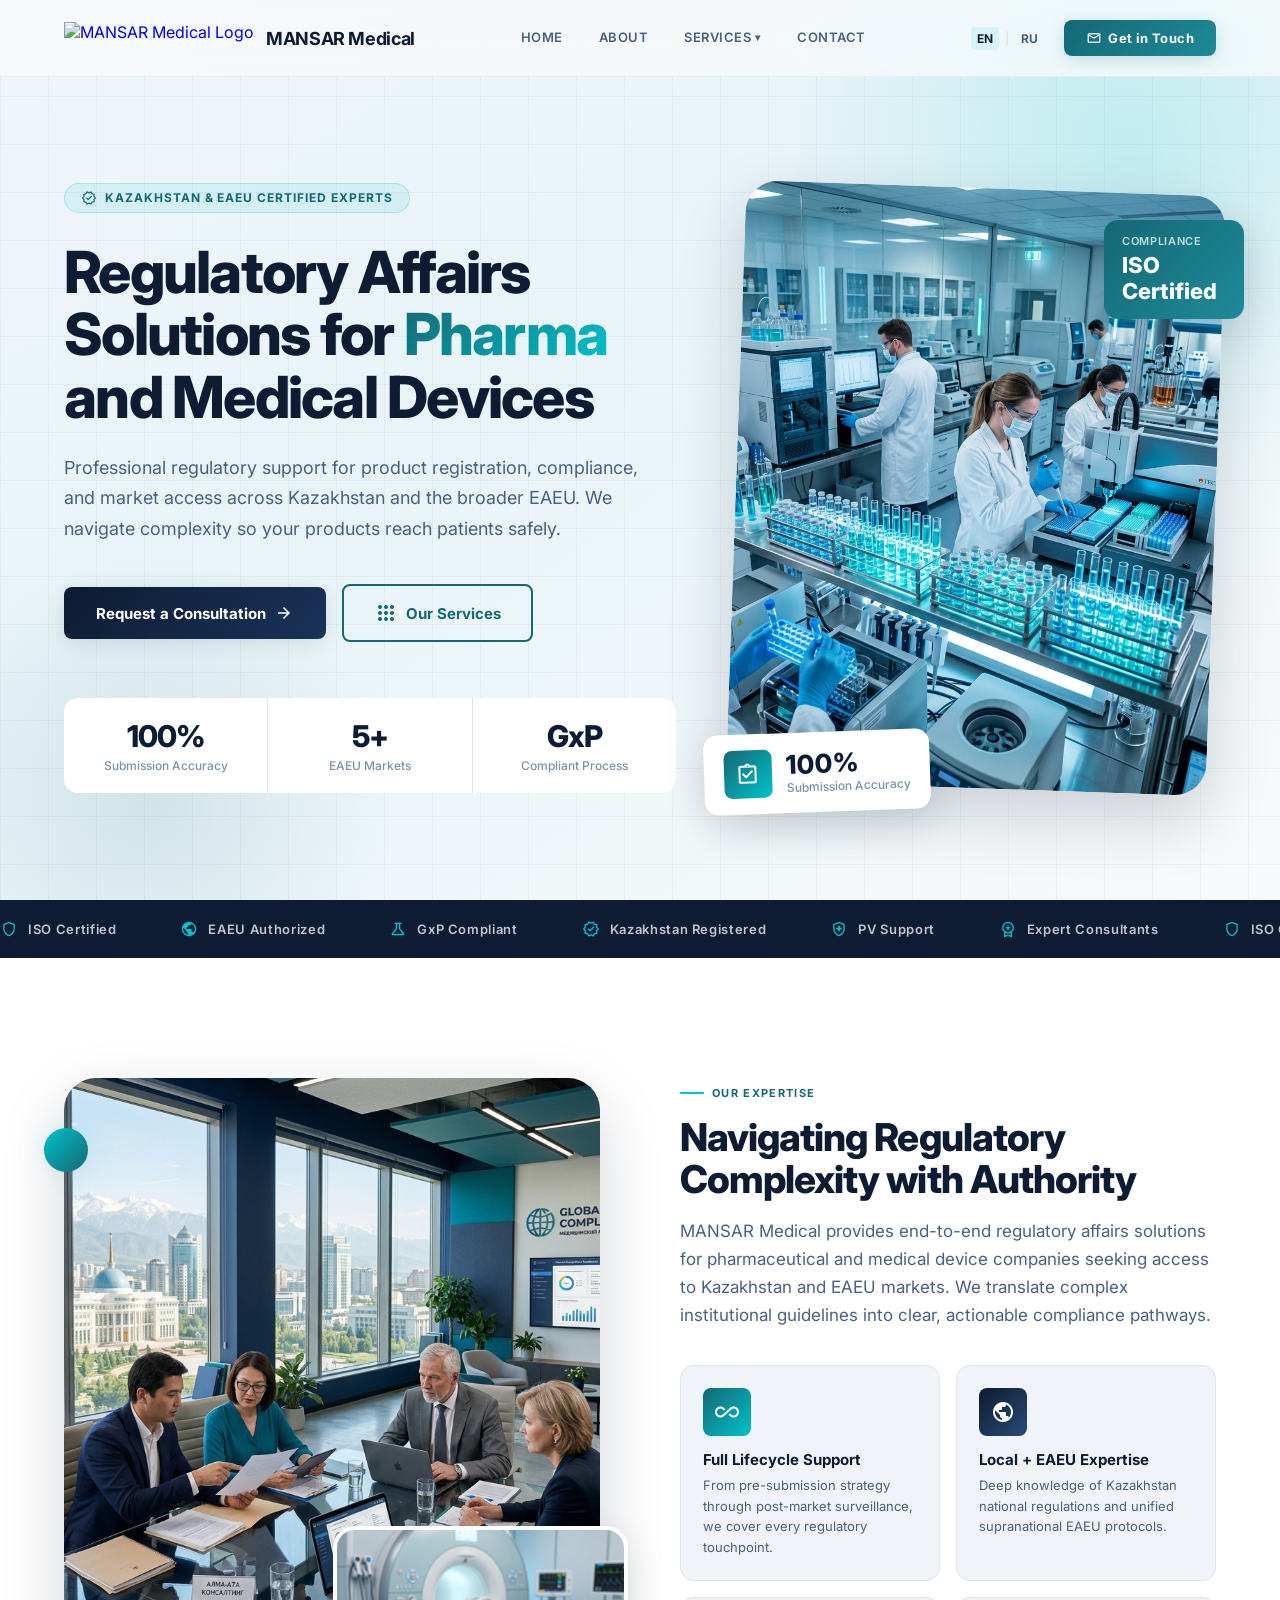
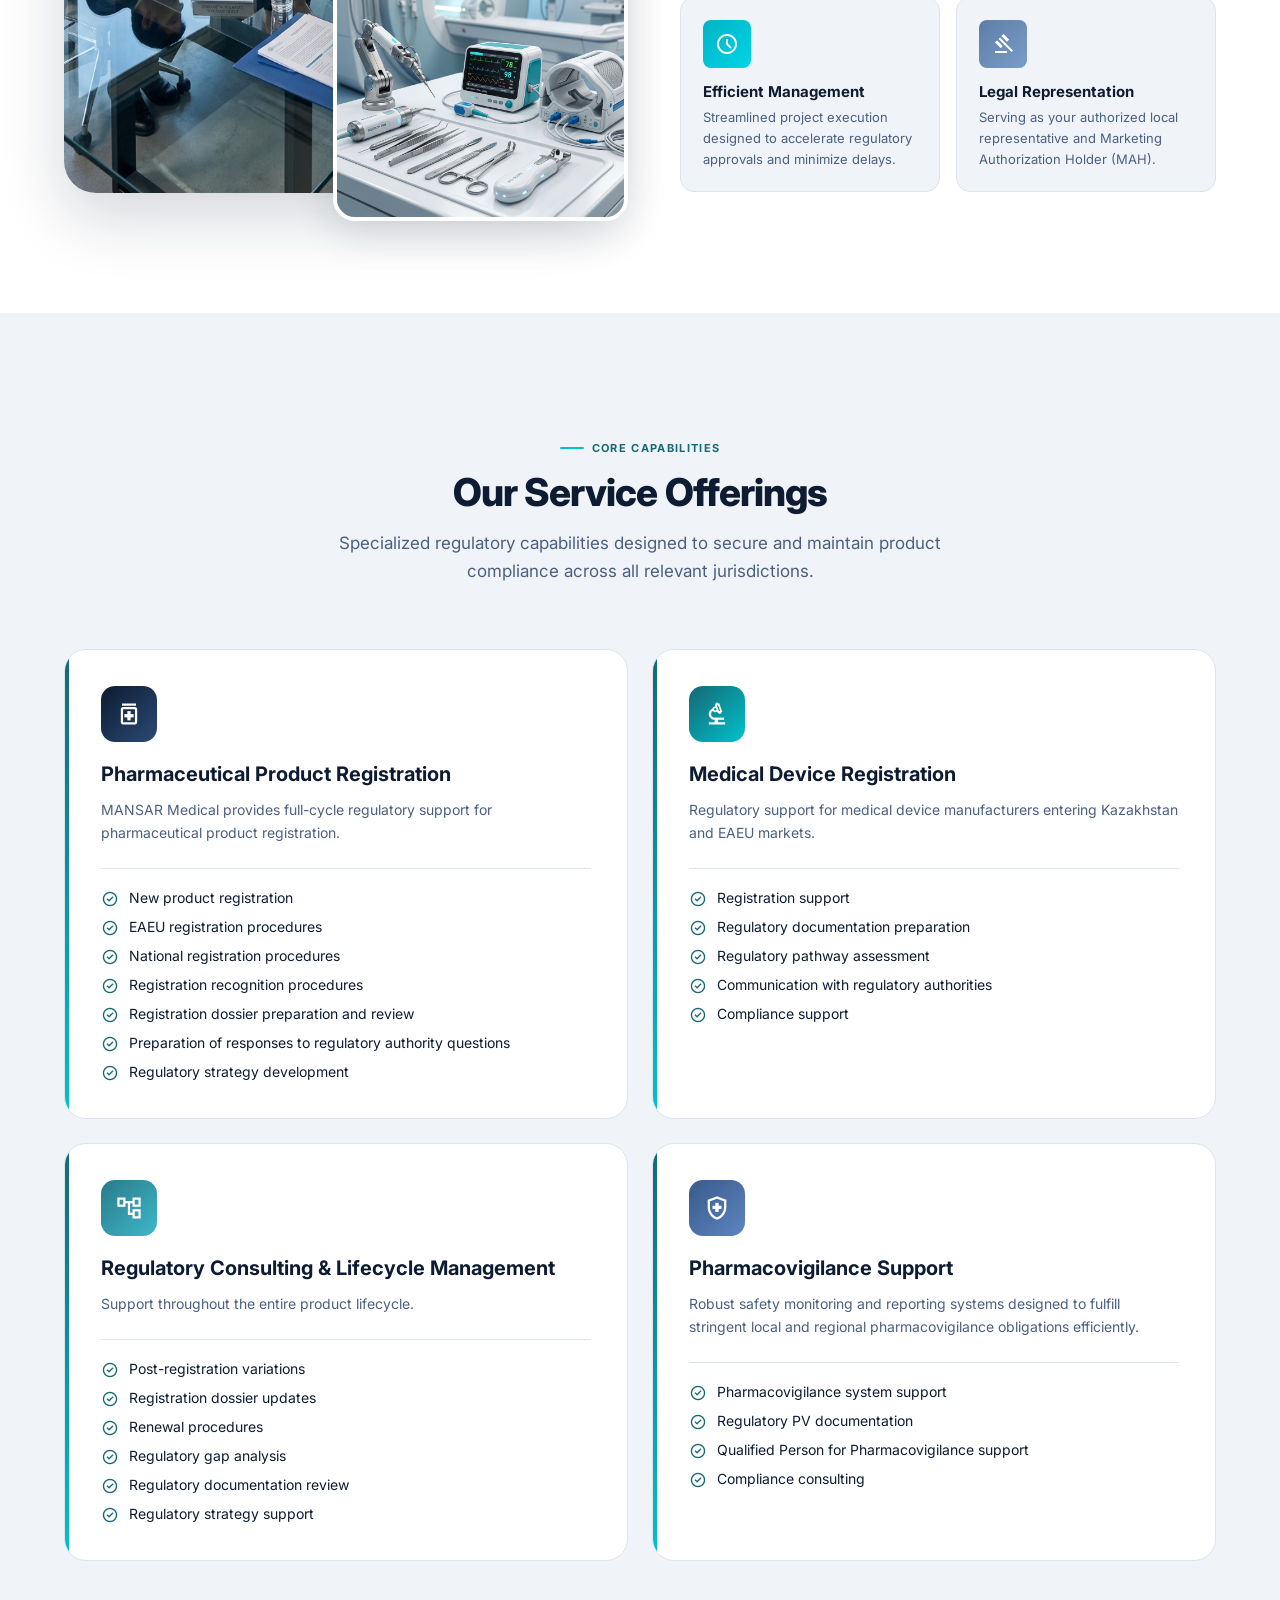
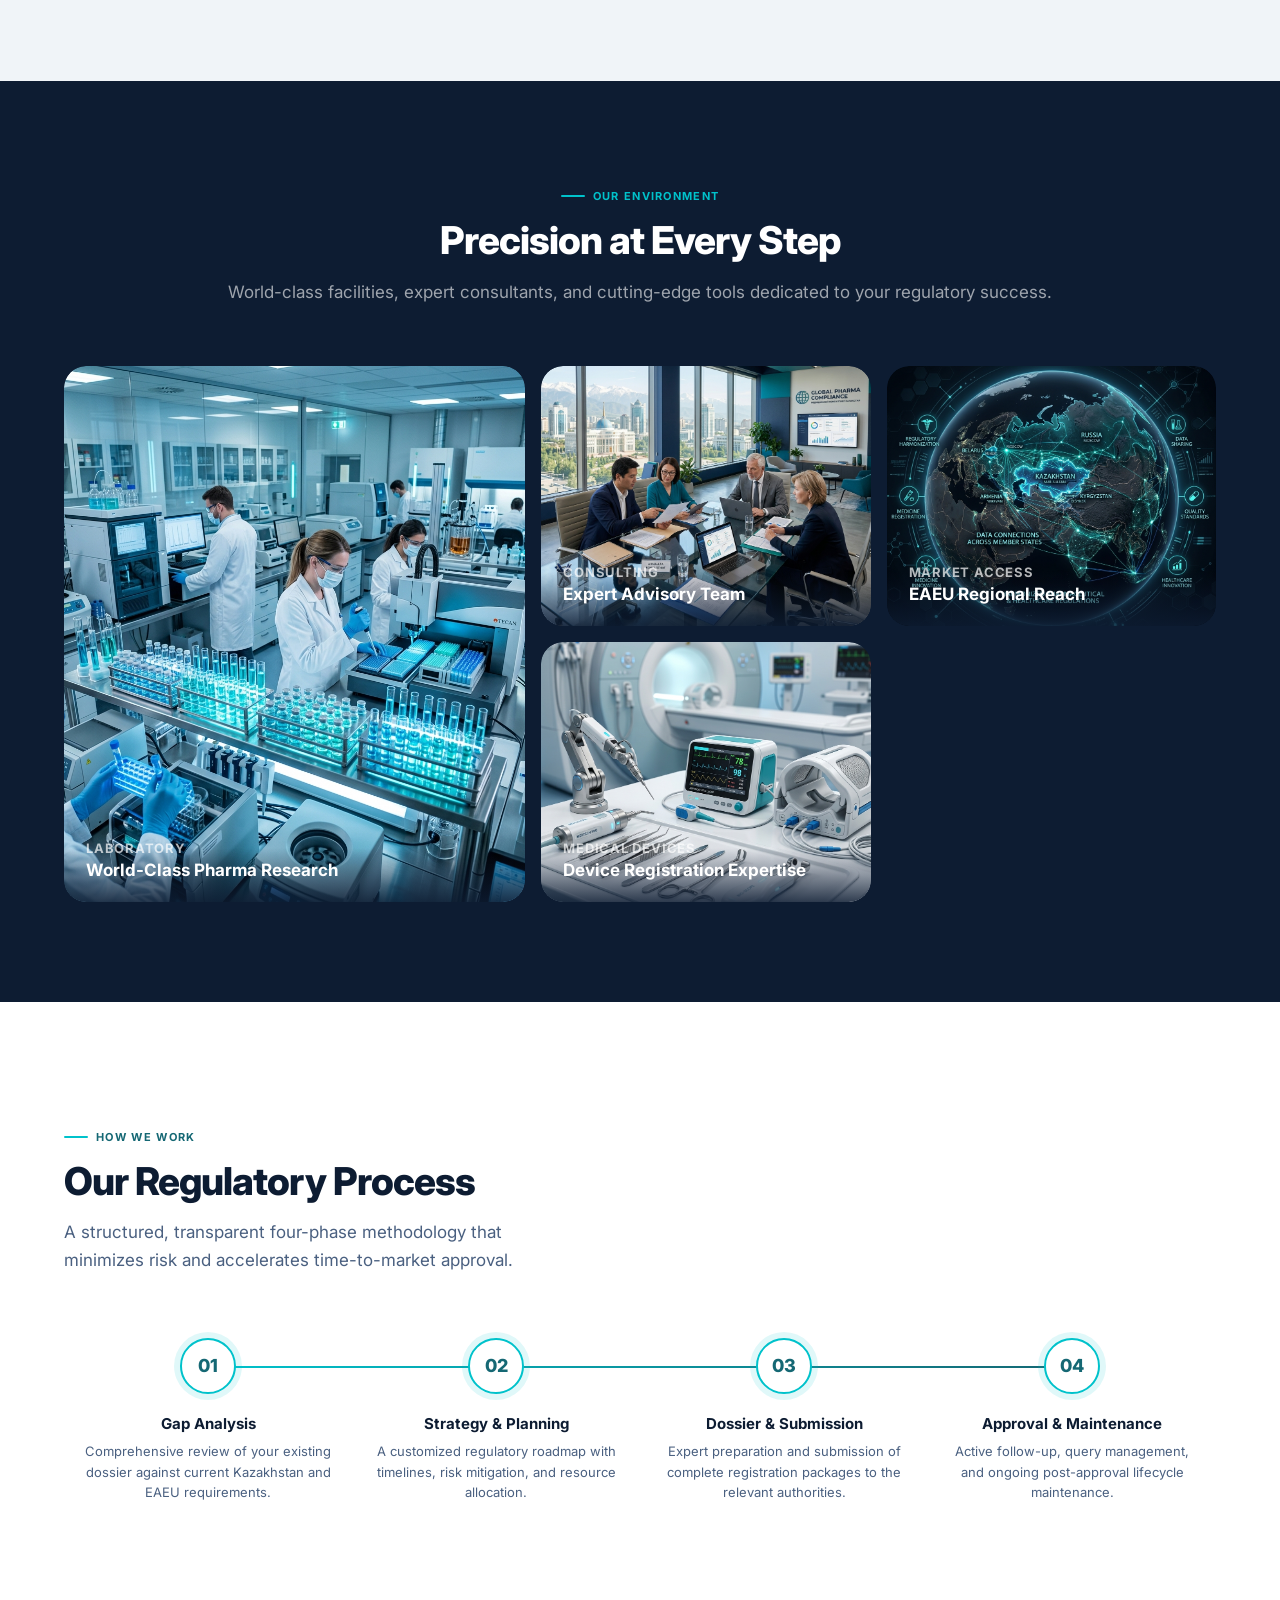
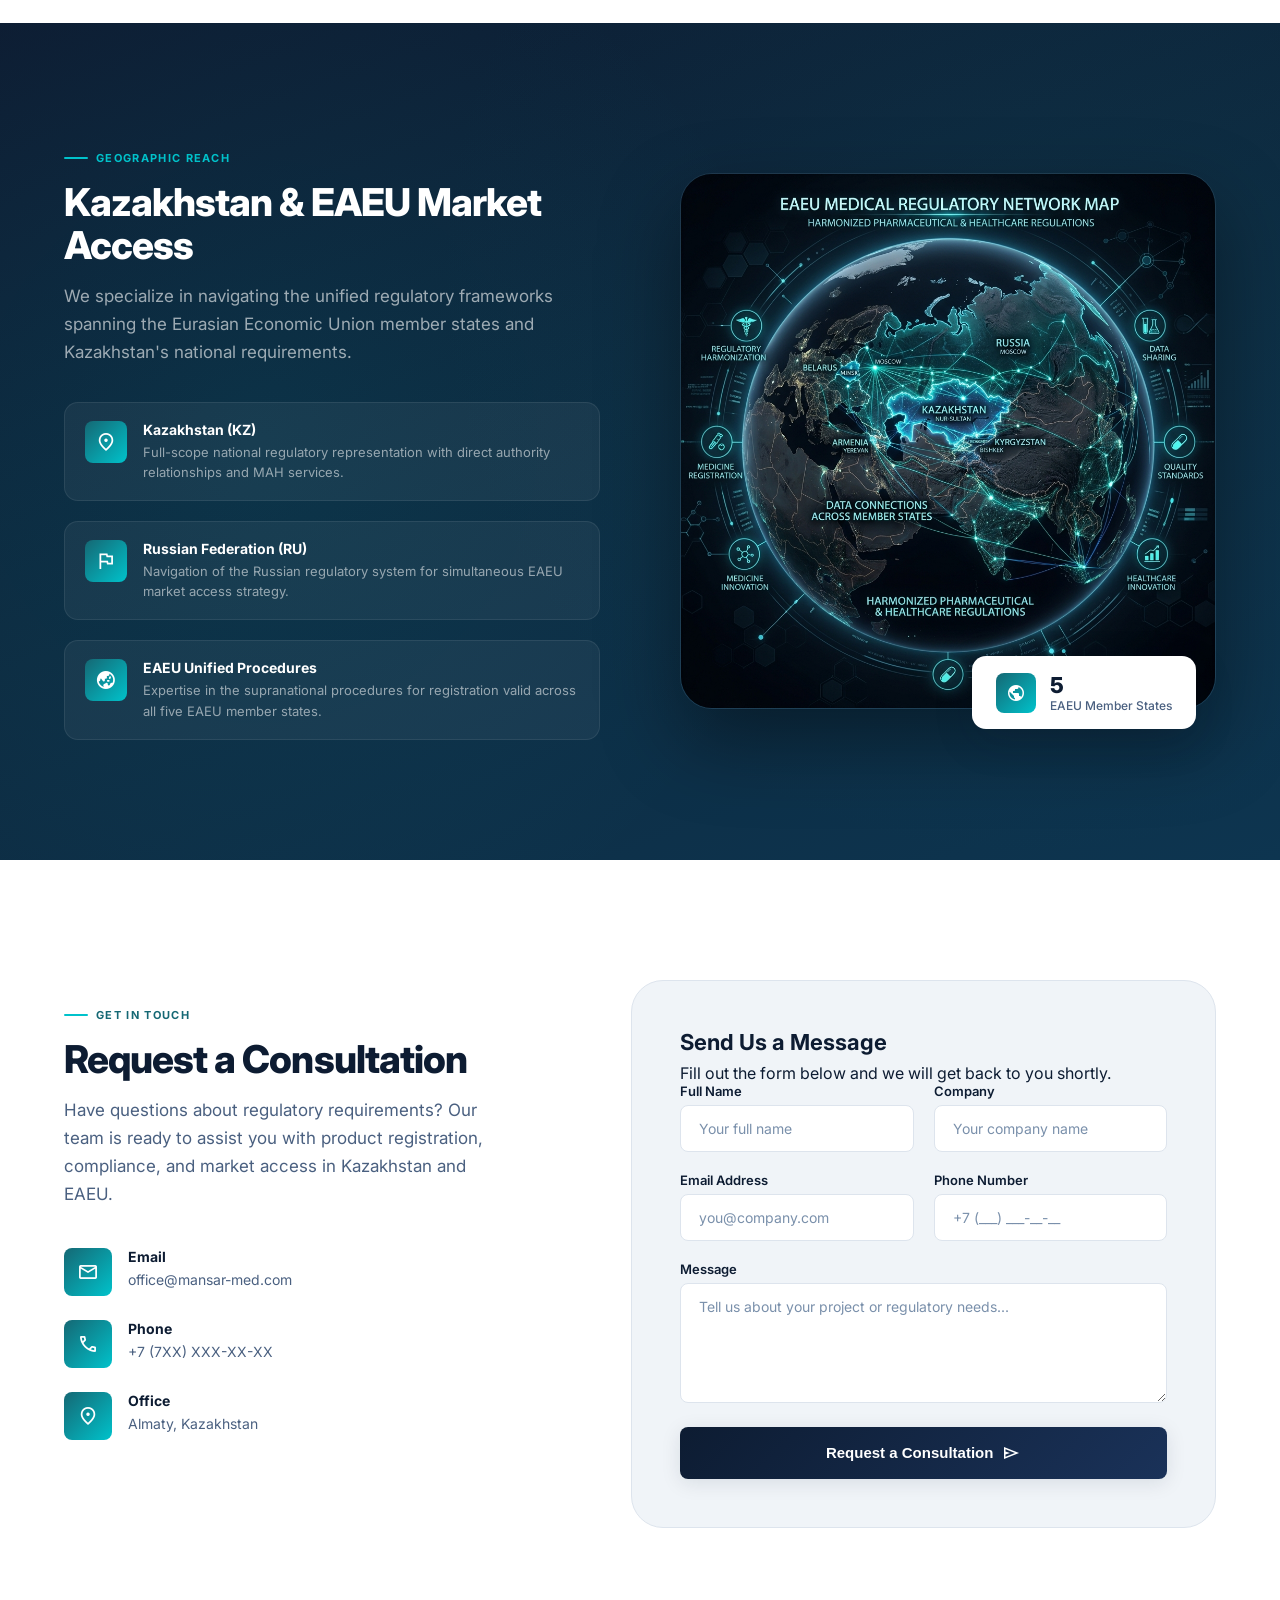
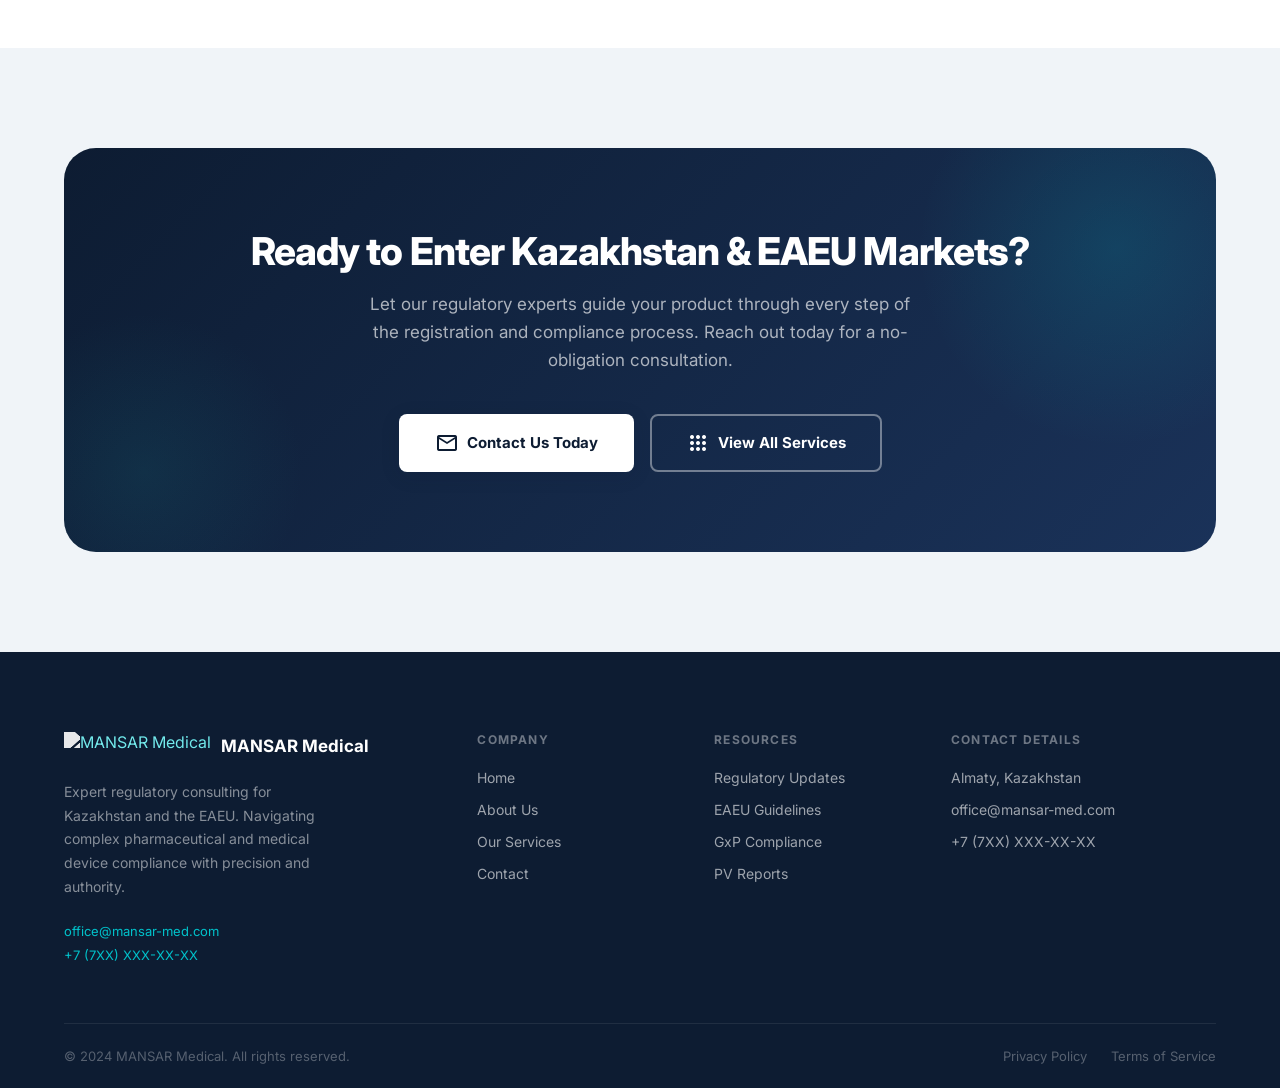
==== index.html @ d67fb343 "Initialize project structure with core assets, styling, and navigation logic" ====
<!DOCTYPE html>
<html lang="en">

<head>
  <meta charset="utf-8">
  <meta name="viewport" content="width=device-width, initial-scale=1.0">

  <!-- SEO -->
  <title>MANSAR Medical | Regulatory Affairs &amp; Market Access</title>
  <meta name="description"
    content="MANSAR Medical provides regulatory affairs, product registration, compliance, and market access support for pharmaceutical and medical device companies in Kazakhstan and EAEU markets.">
  <link rel="canonical" href="https://mansar-med.com/">

  <!-- Open Graph -->
  <meta property="og:type" content="website">
  <meta property="og:title" content="MANSAR Medical | Regulatory Affairs &amp; Market Access">
  <meta property="og:description"
    content="MANSAR Medical provides regulatory affairs, product registration, compliance, and market access support for pharmaceutical and medical device companies in Kazakhstan and EAEU markets.">
  <meta property="og:url" content="https://mansar-med.com/">
  <meta property="og:site_name" content="MANSAR Medical">
  <meta property="og:locale" content="en_US">
  <meta property="og:locale:alternate" content="ru_RU">

  <!-- Fonts -->
  <link
    href="https://fonts.googleapis.com/css2?family=Inter:ital,wght@0,300;0,400;0,500;0,600;0,700;0,800;0,900;1,400&display=swap"
    rel="stylesheet">
  <link href="https://fonts.googleapis.com/css2?family=Material+Symbols+Outlined:wght,FILL@100..700,0..1&display=swap"
    rel="stylesheet">

  <!-- Stylesheets -->
  <link rel="stylesheet" href="assets/css/style.css">
  <link rel="stylesheet" href="assets/css/components.css">
  <link rel="stylesheet" href="assets/css/responsive.css">
</head>

<body>

  <!-- ═══ HEADER ══════════════════════════════════════════════ -->
  <header id="site-header" role="banner">
    <div class="header-inner">
      <a class="logo-group" href="#" aria-label="MANSAR Medical — Home">
        <img alt="MANSAR Medical Logo"
          src="https://lh3.googleusercontent.com/aida-public/[base64]">
        <span class="logo-name">MANSAR Medical</span>
      </a>

      <nav role="navigation" aria-label="Main navigation">
        <a href="#" data-i18n="navigation.home">Home</a>
        <a href="#about" data-i18n="navigation.about">About</a>
        <div class="nav-dropdown">
          <a href="#services">
            <span data-i18n="navigation.services">Services</span>
            <span class="dropdown-icon" aria-hidden="true">▾</span>
          </a>
          <div class="dropdown-menu" role="menu">
            <a href="#services" data-i18n="services.pharmaceutical.title">Pharmaceutical Product Registration</a>
            <a href="#services" data-i18n="services.medicalDevice.title">Medical Device Registration</a>
            <a href="#services" data-i18n="services.regulatory.title">Regulatory Consulting &amp; Lifecycle</a>
            <a href="#services" data-i18n="services.pharmacovigilance.title">Pharmacovigilance Support</a>
          </div>
        </div>
        <a href="#contact" data-i18n="navigation.contact">Contact</a>
      </nav>

      <div class="header-actions">
        <div class="lang-switcher" role="group" aria-label="Language switcher">
          <button class="lang-btn active" data-lang="en" aria-label="Switch to English">EN</button>
          <span class="lang-divider" aria-hidden="true">|</span>
          <button class="lang-btn" data-lang="ru" aria-label="Переключить на русский">RU</button>
        </div>
        <a href="#contact" class="btn-cta-sm">
          <span class="material-symbols-outlined" style="font-size:16px">mail</span>
          <span data-i18n="navigation.getInTouch">Get in Touch</span>
        </a>

        <!-- Mobile menu toggle -->
        <button id="mobile-menu-toggle" class="mobile-menu-toggle" aria-label="Open menu" aria-expanded="false"
          aria-controls="mobile-nav">
          <span></span>
          <span></span>
          <span></span>
        </button>
      </div>
    </div>
  </header>

  <!-- Mobile menu overlay -->
  <div id="mobile-menu-overlay" class="mobile-menu-overlay" aria-hidden="true"></div>

  <!-- Mobile navigation panel -->
  <div id="mobile-nav" class="mobile-nav" role="navigation" aria-label="Mobile navigation">
    <a href="#" data-i18n="navigation.home">Home</a>
    <a href="#about" data-i18n="navigation.about">About</a>
    <div class="mobile-dropdown">
      <div class="mobile-dropdown-header">
        <a href="#services" data-i18n="navigation.services">Services</a>
        <button class="mobile-dropdown-btn" aria-label="Toggle Services menu">▾</button>
      </div>
      <div class="mobile-dropdown-menu">
        <a href="#services" data-i18n="services.pharmaceutical.title">Pharmaceutical Product Registration</a>
        <a href="#services" data-i18n="services.medicalDevice.title">Medical Device Registration</a>
        <a href="#services" data-i18n="services.regulatory.title">Regulatory Consulting &amp; Lifecycle</a>
        <a href="#services" data-i18n="services.pharmacovigilance.title">Pharmacovigilance Support</a>
      </div>
    </div>
    <a href="#contact" data-i18n="navigation.contact">Contact</a>
    <div class="mobile-lang-switcher" role="group" aria-label="Language switcher">
      <button class="lang-btn active" data-lang="en" aria-label="English">EN</button>
      <button class="lang-btn" data-lang="ru" aria-label="Русский">RU</button>
    </div>
    <a href="#contact" class="mobile-cta">
      <span class="material-symbols-outlined" style="font-size:16px">mail</span>
      <span data-i18n="navigation.getInTouch">Get in Touch</span>
    </a>
  </div>

  <!-- ═══ HERO ═════════════════════════════════════════════════ -->
  <section id="hero" aria-label="Hero">
    <div class="hero-blob-1" aria-hidden="true"></div>
    <div class="hero-blob-2" aria-hidden="true"></div>
    <div class="hero-grid-bg" aria-hidden="true"></div>
    <div class="hero-inner">
      <div class="hero-left">
        <div class="hero-badge fade-up">
          <span class="material-symbols-outlined">verified</span>
          <span data-i18n="hero.badge">Kazakhstan &amp; EAEU Certified Experts</span>
        </div>
        <h1 class="fade-up fade-up-delay-1" data-i18n-html="hero.title">
          Regulatory Affairs<br>Solutions for <em>Pharma</em><br>and Medical Devices
        </h1>
        <p class="hero-desc fade-up fade-up-delay-2" data-i18n="hero.subtitle">
          Professional regulatory support for product registration, compliance, and market access across Kazakhstan and
          the broader EAEU. We navigate complexity so your products reach patients safely.
        </p>
        <div class="hero-actions fade-up fade-up-delay-3">
          <a href="#contact" class="btn-primary">
            <span data-i18n="hero.cta">Request a Consultation</span>
            <span class="material-symbols-outlined">arrow_forward</span>
          </a>
          <a href="#services" class="btn-secondary">
            <span class="material-symbols-outlined">apps</span>
            <span data-i18n="hero.ctaSecondary">Our Services</span>
          </a>
        </div>
        <div class="hero-stats fade-up fade-up-delay-4">
          <div class="hero-stat">
            <div class="stat-num" data-i18n="hero.stat1Num">100%</div>
            <div class="stat-label" data-i18n="hero.stat1Label">Submission Accuracy</div>
          </div>
          <div class="hero-stat">
            <div class="stat-num" data-i18n="hero.stat2Num">5+</div>
            <div class="stat-label" data-i18n="hero.stat2Label">EAEU Markets</div>
          </div>
          <div class="hero-stat">
            <div class="stat-num" data-i18n="hero.stat3Num">GxP</div>
            <div class="stat-label" data-i18n="hero.stat3Label">Compliant Process</div>
          </div>
        </div>
      </div>
      <div class="hero-visual fade-up fade-up-delay-2">
        <img class="hero-img-main" src="assets/images/pharma_lab_1786102748882.png"
          alt="Premium pharmaceutical laboratory environment with advanced equipment" loading="eager">
        <div class="hero-float-card" aria-hidden="true">
          <div class="hero-float-icon">
            <span class="material-symbols-outlined">assignment_turned_in</span>
          </div>
          <div>
            <div class="hero-float-num" data-i18n="hero.floatNum">100%</div>
            <div class="hero-float-label" data-i18n="hero.floatLabel">Submission Accuracy</div>
          </div>
        </div>
        <div class="hero-float-card2" aria-hidden="true">
          <div class="fc2-label" data-i18n="hero.floatCompliance">Compliance</div>
          <div class="fc2-val" data-i18n-html="hero.floatCertified">ISO<br>Certified</div>
        </div>
      </div>
    </div>
  </section>

  <!-- ═══ TRUST BAR ════════════════════════════════════════════ -->
  <div id="trust-bar" aria-label="Trust indicators">
    <div class="trust-track">
      <div class="trust-item"><span class="material-symbols-outlined">shield</span> <span
          data-i18n="trustBar.item1">ISO Certified</span></div>
      <div class="trust-item"><span class="material-symbols-outlined">public</span> <span
          data-i18n="trustBar.item2">EAEU Authorized</span></div>
      <div class="trust-item"><span class="material-symbols-outlined">science</span> <span
          data-i18n="trustBar.item3">GxP Compliant</span></div>
      <div class="trust-item"><span class="material-symbols-outlined">verified</span> <span
          data-i18n="trustBar.item4">Kazakhstan Registered</span></div>
      <div class="trust-item"><span class="material-symbols-outlined">health_and_safety</span> <span
          data-i18n="trustBar.item5">PV Support</span></div>
      <div class="trust-item"><span class="material-symbols-outlined">workspace_premium</span> <span
          data-i18n="trustBar.item6">Expert Consultants</span></div>
      <!-- Duplicate for seamless marquee -->
      <div class="trust-item"><span class="material-symbols-outlined">shield</span> <span
          data-i18n="trustBar.item1">ISO Certified</span></div>
      <div class="trust-item"><span class="material-symbols-outlined">public</span> <span
          data-i18n="trustBar.item2">EAEU Authorized</span></div>
      <div class="trust-item"><span class="material-symbols-outlined">science</span> <span
          data-i18n="trustBar.item3">GxP Compliant</span></div>
      <div class="trust-item"><span class="material-symbols-outlined">verified</span> <span
          data-i18n="trustBar.item4">Kazakhstan Registered</span></div>
      <div class="trust-item"><span class="material-symbols-outlined">health_and_safety</span> <span
          data-i18n="trustBar.item5">PV Support</span></div>
      <div class="trust-item"><span class="material-symbols-outlined">workspace_premium</span> <span
          data-i18n="trustBar.item6">Expert Consultants</span></div>
    </div>
  </div>

  <!-- ═══ ABOUT / EXPERTISE ════════════════════════════════════ -->
  <section id="about" aria-labelledby="about-title">
    <div class="container">
      <div class="about-grid">
        <div class="about-img-stack fade-up">
          <img class="about-img-main" src="assets/images/compliance_office_1786102760552.png"
            alt="Professional regulatory compliance team reviewing pharmaceutical documents" loading="lazy">
          <img class="about-img-inset" src="assets/images/medical_device_1786102782858.png"
            alt="Advanced medical devices on clinical surface" loading="lazy">
          <div class="about-accent-dot" aria-hidden="true"></div>
        </div>
        <div class="about-content">
          <div class="section-label fade-up" data-i18n="about.label">Our Expertise</div>
          <h2 id="about-title" class="section-title fade-up fade-up-delay-1" data-i18n="about.title">Navigating
            Regulatory Complexity with Authority</h2>
          <p class="section-subtitle fade-up fade-up-delay-2" data-i18n="about.subtitle">
            MANSAR Medical provides end-to-end regulatory affairs solutions for pharmaceutical and medical device
            companies seeking access to Kazakhstan and EAEU markets. We translate complex institutional guidelines into
            clear, actionable compliance pathways.
          </p>
          <div class="expertise-cards">
            <div class="expertise-card fade-up fade-up-delay-1">
              <div class="expertise-icon teal"><span class="material-symbols-outlined">all_inclusive</span></div>
              <h3 data-i18n="about.card1Title">Full Lifecycle Support</h3>
              <p data-i18n="about.card1Desc">From pre-submission strategy through post-market surveillance, we cover
                every regulatory touchpoint.</p>
            </div>
            <div class="expertise-card fade-up fade-up-delay-2">
              <div class="expertise-icon navy"><span class="material-symbols-outlined">public</span></div>
              <h3 data-i18n="about.card2Title">Local + EAEU Expertise</h3>
              <p data-i18n="about.card2Desc">Deep knowledge of Kazakhstan national regulations and unified
                supranational EAEU protocols.</p>
            </div>
            <div class="expertise-card fade-up fade-up-delay-3">
              <div class="expertise-icon cyan"><span class="material-symbols-outlined">schedule</span></div>
              <h3 data-i18n="about.card3Title">Efficient Management</h3>
              <p data-i18n="about.card3Desc">Streamlined project execution designed to accelerate regulatory approvals
                and minimize delays.</p>
            </div>
            <div class="expertise-card fade-up fade-up-delay-4">
              <div class="expertise-icon slate"><span class="material-symbols-outlined">gavel</span></div>
              <h3 data-i18n="about.card4Title">Legal Representation</h3>
              <p data-i18n="about.card4Desc">Serving as your authorized local representative and Marketing
                Authorization Holder (MAH).</p>
            </div>
          </div>
        </div>
      </div>
    </div>
  </section>

  <!-- ═══ SERVICES ═════════════════════════════════════════════ -->
  <section id="services" aria-labelledby="services-title">
    <div class="container">
      <div class="services-header fade-up">
        <div class="section-label" data-i18n="services.label">Core Capabilities</div>
        <h2 id="services-title" class="section-title" data-i18n="services.title">Our Service Offerings</h2>
        <p class="section-subtitle" data-i18n="services.subtitle">Specialized regulatory capabilities designed to
          secure and maintain product compliance across all relevant jurisdictions.</p>
      </div>
      <div class="services-grid">
        <!-- Service Card 1: Pharmaceutical -->
        <div class="service-card svc-1 fade-up fade-up-delay-1">
          <div class="service-card-icon"><span class="material-symbols-outlined">medication</span></div>
          <h3 data-i18n="services.pharmaceutical.title">Pharmaceutical Product Registration</h3>
          <p class="desc" data-i18n="services.pharmaceutical.description">MANSAR Medical provides full-cycle regulatory
            support for pharmaceutical product registration.</p>
          <ul class="service-features" data-service="pharmaceutical">
            <li><span class="material-symbols-outlined">check_circle</span> New product registration</li>
            <li><span class="material-symbols-outlined">check_circle</span> EAEU registration procedures</li>
            <li><span class="material-symbols-outlined">check_circle</span> National registration procedures</li>
            <li><span class="material-symbols-outlined">check_circle</span> Registration recognition procedures</li>
            <li><span class="material-symbols-outlined">check_circle</span> Registration dossier preparation and review
            </li>
            <li><span class="material-symbols-outlined">check_circle</span> Preparation of responses to regulatory
              authority questions</li>
            <li><span class="material-symbols-outlined">check_circle</span> Regulatory strategy development</li>
          </ul>
        </div>
        <!-- Service Card 2: Medical Device -->
        <div class="service-card svc-2 fade-up fade-up-delay-2">
          <div class="service-card-icon"><span class="material-symbols-outlined">biotech</span></div>
          <h3 data-i18n="services.medicalDevice.title">Medical Device Registration</h3>
          <p class="desc" data-i18n="services.medicalDevice.description">Regulatory support for medical device
            manufacturers entering Kazakhstan and EAEU markets.</p>
          <ul class="service-features" data-service="medicalDevice">
            <li><span class="material-symbols-outlined">check_circle</span> Registration support</li>
            <li><span class="material-symbols-outlined">check_circle</span> Regulatory documentation preparation</li>
            <li><span class="material-symbols-outlined">check_circle</span> Regulatory pathway assessment</li>
            <li><span class="material-symbols-outlined">check_circle</span> Communication with regulatory authorities
            </li>
            <li><span class="material-symbols-outlined">check_circle</span> Compliance support</li>
          </ul>
        </div>
        <!-- Service Card 3: Regulatory Consulting -->
        <div class="service-card svc-3 fade-up fade-up-delay-3">
          <div class="service-card-icon"><span class="material-symbols-outlined">account_tree</span></div>
          <h3 data-i18n="services.regulatory.title">Regulatory Consulting &amp; Lifecycle Management</h3>
          <p class="desc" data-i18n="services.regulatory.description">Support throughout the entire product lifecycle.
          </p>
          <ul class="service-features" data-service="regulatory">
            <li><span class="material-symbols-outlined">check_circle</span> Post-registration variations</li>
            <li><span class="material-symbols-outlined">check_circle</span> Registration dossier updates</li>
            <li><span class="material-symbols-outlined">check_circle</span> Renewal procedures</li>
            <li><span class="material-symbols-outlined">check_circle</span> Regulatory gap analysis</li>
            <li><span class="material-symbols-outlined">check_circle</span> Regulatory documentation review</li>
            <li><span class="material-symbols-outlined">check_circle</span> Regulatory strategy support</li>
          </ul>
        </div>
        <!-- Service Card 4: Pharmacovigilance -->
        <div class="service-card svc-4 fade-up fade-up-delay-4">
          <div class="service-card-icon"><span class="material-symbols-outlined">health_and_safety</span></div>
          <h3 data-i18n="services.pharmacovigilance.title">Pharmacovigilance Support</h3>
          <p class="desc" data-i18n="services.pharmacovigilance.description">Robust safety monitoring and reporting
            systems designed to fulfill stringent local and regional pharmacovigilance obligations efficiently.</p>
          <ul class="service-features" data-service="pharmacovigilance">
            <li><span class="material-symbols-outlined">check_circle</span> Pharmacovigilance system support</li>
            <li><span class="material-symbols-outlined">check_circle</span> Regulatory PV documentation</li>
            <li><span class="material-symbols-outlined">check_circle</span> Qualified Person for Pharmacovigilance
              support</li>
            <li><span class="material-symbols-outlined">check_circle</span> Compliance consulting</li>
          </ul>
        </div>
      </div>
    </div>
  </section>

  <!-- ═══ VISUAL SHOWCASE ══════════════════════════════════════ -->
  <section id="visual-showcase" aria-labelledby="showcase-title">
    <div class="container">
      <div class="showcase-header fade-up">
        <div class="section-label" data-i18n="showcase.label">Our Environment</div>
        <h2 id="showcase-title" class="section-title" data-i18n="showcase.title">Precision at Every Step</h2>
        <p class="section-subtitle" data-i18n="showcase.subtitle">World-class facilities, expert consultants, and
          cutting-edge tools dedicated to your regulatory success.</p>
      </div>
      <div class="showcase-grid fade-up fade-up-delay-1">
        <div class="showcase-tile tall">
          <img class="showcase-img" style="height:100%;min-height:380px;"
            src="assets/images/pharma_lab_1786102748882.png"
            alt="Advanced pharmaceutical laboratory with scientists and glowing vials" loading="lazy">
          <div class="showcase-tile-overlay">
            <div class="showcase-tile-label" data-i18n="showcase.tile1Label">Laboratory</div>
            <div class="showcase-tile-title" data-i18n="showcase.tile1Title">World-Class Pharma Research</div>
          </div>
        </div>
        <div class="showcase-tile">
          <img class="showcase-img" style="height:260px;" src="assets/images/compliance_office_1786102760552.png"
            alt="Professional regulatory compliance team" loading="lazy">
          <div class="showcase-tile-overlay">
            <div class="showcase-tile-label" data-i18n="showcase.tile2Label">Consulting</div>
            <div class="showcase-tile-title" data-i18n="showcase.tile2Title">Expert Advisory Team</div>
          </div>
        </div>
        <div class="showcase-tile">
          <img class="showcase-img" style="height:260px;" src="assets/images/eaeu_map_1786102795661.png"
            alt="EAEU regional network map with Kazakhstan highlighted" loading="lazy">
          <div class="showcase-tile-overlay">
            <div class="showcase-tile-label" data-i18n="showcase.tile3Label">Market Access</div>
            <div class="showcase-tile-title" data-i18n="showcase.tile3Title">EAEU Regional Reach</div>
          </div>
        </div>
        <div class="showcase-tile">
          <img class="showcase-img" style="height:260px;" src="assets/images/medical_device_1786102782858.png"
            alt="Advanced medical devices on clinical surface" loading="lazy">
          <div class="showcase-tile-overlay">
            <div class="showcase-tile-label" data-i18n="showcase.tile4Label">Medical Devices</div>
            <div class="showcase-tile-title" data-i18n="showcase.tile4Title">Device Registration Expertise</div>
          </div>
        </div>
      </div>
    </div>
  </section>

  <!-- ═══ PROCESS ══════════════════════════════════════════════ -->
  <section id="process" aria-labelledby="process-title">
    <div class="container">
      <div class="process-header fade-up">
        <div class="section-label" data-i18n="process.label">How We Work</div>
        <h2 id="process-title" class="section-title" data-i18n="process.title">Our Regulatory Process</h2>
        <p class="section-subtitle" style="max-width:520px;" data-i18n="process.subtitle">A structured, transparent
          four-phase methodology that minimizes risk and accelerates time-to-market approval.</p>
      </div>
      <div class="process-steps">
        <div class="process-step fade-up fade-up-delay-1">
          <div class="process-num">01</div>
          <h4 data-i18n="process.step1Title">Gap Analysis</h4>
          <p data-i18n="process.step1Desc">Comprehensive review of your existing dossier against current Kazakhstan and
            EAEU requirements.</p>
        </div>
        <div class="process-step fade-up fade-up-delay-2">
          <div class="process-num">02</div>
          <h4 data-i18n="process.step2Title">Strategy &amp; Planning</h4>
          <p data-i18n="process.step2Desc">A customized regulatory roadmap with timelines, risk mitigation, and
            resource allocation.</p>
        </div>
        <div class="process-step fade-up fade-up-delay-3">
          <div class="process-num">03</div>
          <h4 data-i18n="process.step3Title">Dossier &amp; Submission</h4>
          <p data-i18n="process.step3Desc">Expert preparation and submission of complete registration packages to the
            relevant authorities.</p>
        </div>
        <div class="process-step fade-up fade-up-delay-4">
          <div class="process-num">04</div>
          <h4 data-i18n="process.step4Title">Approval &amp; Maintenance</h4>
          <p data-i18n="process.step4Desc">Active follow-up, query management, and ongoing post-approval lifecycle
            maintenance.</p>
        </div>
      </div>
    </div>
  </section>

  <!-- ═══ MARKET / EAEU ════════════════════════════════════════ -->
  <section id="market" aria-labelledby="market-title">
    <div class="container">
      <div class="market-inner">
        <div class="market-content">
          <div class="section-label fade-up" data-i18n="market.label">Geographic Reach</div>
          <h2 id="market-title" class="section-title fade-up fade-up-delay-1" data-i18n="market.title">Kazakhstan
            &amp; EAEU Market Access</h2>
          <p class="section-subtitle fade-up fade-up-delay-2" data-i18n="market.subtitle">We specialize in navigating
            the unified regulatory frameworks spanning the Eurasian Economic Union member states and Kazakhstan's
            national requirements.</p>
          <div class="market-points fade-up fade-up-delay-3">
            <div class="market-point">
              <div class="market-point-icon"><span class="material-symbols-outlined">location_on</span></div>
              <div>
                <h4 data-i18n="market.point1Title">Kazakhstan (KZ)</h4>
                <p data-i18n="market.point1Desc">Full-scope national regulatory representation with direct authority
                  relationships and MAH services.</p>
              </div>
            </div>
            <div class="market-point">
              <div class="market-point-icon"><span class="material-symbols-outlined">flag</span></div>
              <div>
                <h4 data-i18n="market.point2Title">Russian Federation (RU)</h4>
                <p data-i18n="market.point2Desc">Navigation of the Russian regulatory system for simultaneous EAEU
                  market access strategy.</p>
              </div>
            </div>
            <div class="market-point">
              <div class="market-point-icon"><span class="material-symbols-outlined">globe_asia</span></div>
              <div>
                <h4 data-i18n="market.point3Title">EAEU Unified Procedures</h4>
                <p data-i18n="market.point3Desc">Expertise in the supranational procedures for registration valid
                  across all five EAEU member states.</p>
              </div>
            </div>
          </div>
        </div>
        <div class="market-visual fade-up fade-up-delay-2">
          <img class="market-img" src="assets/images/eaeu_map_1786102795661.png"
            alt="EAEU network map showing Kazakhstan and connected member states" loading="lazy">
          <div class="market-img-badge">
            <div class="badge-icon"><span class="material-symbols-outlined">public</span></div>
            <div>
              <div class="badge-num" data-i18n="market.badgeNum">5</div>
              <div class="badge-label" data-i18n="market.badgeLabel">EAEU Member States</div>
            </div>
          </div>
        </div>
      </div>
    </div>
  </section>

  <!-- ═══ CONTACT ══════════════════════════════════════════════ -->
  <section id="contact" aria-labelledby="contact-title">
    <div class="container">
      <div class="contact-grid">
        <div class="contact-info">
          <div class="section-label fade-up" data-i18n="contact.label">Get in Touch</div>
          <h2 id="contact-title" class="section-title fade-up fade-up-delay-1" data-i18n="contact.title">Request a
            Consultation</h2>
          <p class="section-subtitle fade-up fade-up-delay-2" data-i18n="contact.subtitle">Have questions about
            regulatory requirements? Our team is ready to assist you with product registration, compliance, and market
            access in Kazakhstan and EAEU.</p>
          <div class="contact-details fade-up fade-up-delay-3">
            <div class="contact-detail">
              <div class="contact-detail-icon"><span class="material-symbols-outlined">mail</span></div>
              <div>
                <h4 data-i18n="contact.detailEmailLabel">Email</h4>
                <a href="mailto:office@mansar-med.com">office@mansar-med.com</a>
              </div>
            </div>
            <div class="contact-detail">
              <div class="contact-detail-icon"><span class="material-symbols-outlined">call</span></div>
              <div>
                <h4 data-i18n="contact.detailPhoneLabel">Phone</h4>
                <a href="tel:+7700000000">+7 (7XX) XXX-XX-XX</a>
              </div>
            </div>
            <div class="contact-detail">
              <div class="contact-detail-icon"><span class="material-symbols-outlined">location_on</span></div>
              <div>
                <h4 data-i18n="contact.detailLocationLabel">Office</h4>
                <p data-i18n="contact.detailLocationValue">Almaty, Kazakhstan</p>
              </div>
            </div>
          </div>
        </div>
        <div class="fade-up fade-up-delay-2">
          <form id="consultation-form" class="consultation-form" novalidate>
            <div class="form-content">
              <h3 data-i18n="contact.formTitle">Send Us a Message</h3>
              <p data-i18n="contact.formSubtitle">Fill out the form below and we will get back to you shortly.</p>
              <div class="form-grid">
                <div class="form-group">
                  <label for="form-name" data-i18n="contact.labelName">Full Name</label>
                  <input type="text" id="form-name" name="name" required autocomplete="name"
                    data-i18n-placeholder="contact.placeholderName" placeholder="Your full name">
                  <span class="error-message" data-i18n="contact.errorRequired">This field is required</span>
                </div>
                <div class="form-group">
                  <label for="form-company" data-i18n="contact.labelCompany">Company</label>
                  <input type="text" id="form-company" name="company" autocomplete="organization"
                    data-i18n-placeholder="contact.placeholderCompany" placeholder="Your company name">
                </div>
                <div class="form-group">
                  <label for="form-email" data-i18n="contact.labelEmail">Email Address</label>
                  <input type="email" id="form-email" name="email" required autocomplete="email"
                    data-i18n-placeholder="contact.placeholderEmail" placeholder="you@company.com">
                  <span class="error-message" data-i18n="contact.errorEmail">Please enter a valid email address</span>
                </div>
                <div class="form-group">
                  <label for="form-phone" data-i18n="contact.labelPhone">Phone Number</label>
                  <input type="tel" id="form-phone" name="phone" autocomplete="tel"
                    data-i18n-placeholder="contact.placeholderPhone" placeholder="+7 (___) ___-__-__">
                </div>
                <div class="form-group full-width">
                  <label for="form-message" data-i18n="contact.labelMessage">Message</label>
                  <textarea id="form-message" name="message" rows="5" required
                    data-i18n-placeholder="contact.placeholderMessage"
                    placeholder="Tell us about your project or regulatory needs..."></textarea>
                  <span class="error-message" data-i18n="contact.errorRequired">This field is required</span>
                </div>
              </div>
              <div class="form-submit">
                <button type="submit" class="btn-primary">
                  <span data-i18n="contact.submit">Request a Consultation</span>
                  <span class="material-symbols-outlined">send</span>
                </button>
              </div>
            </div>
            <div class="form-success">
              <span class="material-symbols-outlined">check_circle</span>
              <h4 data-i18n="contact.successTitle">Message Sent!</h4>
              <p data-i18n="contact.successMessage">Thank you for reaching out. Our team will review your inquiry and
                get back to you within 1–2 business days.</p>
            </div>
          </form>
        </div>
      </div>
    </div>
  </section>

  <!-- ═══ CTA BANNER ═══════════════════════════════════════════ -->
  <section id="cta" aria-labelledby="cta-title">
    <div class="container">
      <div class="cta-card fade-up">
        <div class="cta-card-inner">
          <h2 id="cta-title" data-i18n="cta.title">Ready to Enter Kazakhstan &amp; EAEU Markets?</h2>
          <p data-i18n="cta.subtitle">Let our regulatory experts guide your product through every step of the
            registration and compliance process. Reach out today for a no-obligation consultation.</p>
          <div class="cta-btns">
            <a href="mailto:office@mansar-med.com" class="btn-cta-white">
              <span class="material-symbols-outlined">mail</span>
              <span data-i18n="cta.btnPrimary">Contact Us Today</span>
            </a>
            <a href="#services" class="btn-cta-outline-white">
              <span class="material-symbols-outlined">apps</span>
              <span data-i18n="cta.btnSecondary">View All Services</span>
            </a>
          </div>
        </div>
      </div>
    </div>
  </section>

  <!-- ═══ FOOTER ═══════════════════════════════════════════════ -->
  <footer role="contentinfo">
    <div class="container">
      <div class="footer-grid">
        <div class="footer-brand">
          <div class="footer-logo">
            <img alt="MANSAR Medical"
              src="https://lh3.googleusercontent.com/aida-public/[base64]">
            <span>MANSAR Medical</span>
          </div>
          <p class="footer-desc" data-i18n="footer.description">Expert regulatory consulting for Kazakhstan and the
            EAEU. Navigating complex pharmaceutical and medical device compliance with precision and authority.</p>
          <div class="footer-contact">
            <a href="mailto:office@mansar-med.com">office@mansar-med.com</a>
            <a href="tel:+7700000000">+7 (7XX) XXX-XX-XX</a>
          </div>
        </div>
        <div class="footer-col">
          <h5 data-i18n="footer.colCompany">Company</h5>
          <ul>
            <li><a href="#" data-i18n="navigation.home">Home</a></li>
            <li><a href="#about" data-i18n="footer.linkAbout">About Us</a></li>
            <li><a href="#services" data-i18n="footer.linkServices">Our Services</a></li>
            <li><a href="#contact" data-i18n="navigation.contact">Contact</a></li>
          </ul>
        </div>
        <div class="footer-col">
          <h5 data-i18n="footer.colResources">Resources</h5>
          <ul>
            <li><a href="#" data-i18n="footer.linkRegUpdates">Regulatory Updates</a></li>
            <li><a href="#" data-i18n="footer.linkEAEUGuidelines">EAEU Guidelines</a></li>
            <li><a href="#" data-i18n="footer.linkGxP">GxP Compliance</a></li>
            <li><a href="#" data-i18n="footer.linkPV">PV Reports</a></li>
          </ul>
        </div>
        <div class="footer-col">
          <h5 data-i18n="footer.colContact">Contact Details</h5>
          <ul>
            <li><a href="#" data-i18n="contact.detailLocationValue">Almaty, Kazakhstan</a></li>
            <li><a href="mailto:office@mansar-med.com">office@mansar-med.com</a></li>
            <li><a href="tel:+7700000000">+7 (7XX) XXX-XX-XX</a></li>
          </ul>
        </div>
      </div>
      <div class="footer-bottom">
        <span data-i18n="footer.copyright">© 2024 MANSAR Medical. All rights reserved.</span>
        <div class="footer-legal">
          <a href="#" data-i18n="footer.privacy">Privacy Policy</a>
          <a href="#" data-i18n="footer.terms">Terms of Service</a>
        </div>
      </div>
    </div>
  </footer>

  <!-- Scripts -->
  <script src="data/translations.js" defer></script>
  <script src="assets/js/language.js" defer></script>
  <script src="assets/js/navigation.js" defer></script>
  <script src="assets/js/components.js" defer></script>
  <script src="assets/js/main.js" defer></script>

</body>

</html>
---- assets/css/style.css ----
/* ═══════════════════════════════════════════════════════════════
   MANSAR Medical — Main Stylesheet
   Variables, Reset, Global Styles, Typography, Layout, Sections
   ═══════════════════════════════════════════════════════════════ */

/* ─── CSS CUSTOM PROPERTIES ─────────────────────────────────── */
:root {
    --c-primary: #0d1c32;
    --c-secondary: #156874;
    --c-secondary-light: #1e8a99;
    --c-accent: #00c2cb;
    --c-accent2: #5bc8d0;
    --c-surface: #f8f9fa;
    --c-surface-card: #ffffff;
    --c-surface-low: #f0f4f8;
    --c-surface-high: #e4eaf0;
    --c-border: #dde4ed;
    --c-text: #0d1c32;
    --c-text-muted: #4a6080;
    --c-text-light: #7a90ab;
    --c-navy: #0d2240;
    --c-teal-glow: rgba(21, 104, 116, 0.18);
    --c-accent-glow: rgba(0, 194, 203, 0.15);
    --radius-sm: 8px;
    --radius-md: 14px;
    --radius-lg: 22px;
    --radius-xl: 32px;
    --radius-full: 9999px;
    --shadow-sm: 0 1px 4px rgba(13, 28, 50, 0.07);
    --shadow-md: 0 4px 20px rgba(13, 28, 50, 0.1);
    --shadow-lg: 0 12px 40px rgba(13, 28, 50, 0.14);
    --shadow-xl: 0 24px 64px rgba(13, 28, 50, 0.18);
    --transition: 0.35s cubic-bezier(0.4, 0, 0.2, 1);
    --container-width: 1280px;
}

/* ─── RESET ─────────────────────────────────────────────────── */
*,
*::before,
*::after {
    box-sizing: border-box;
    margin: 0;
    padding: 0;
}

/* ─── GLOBAL ────────────────────────────────────────────────── */
html {
    scroll-behavior: smooth;
}

body {
    font-family: 'Inter', sans-serif;
    background: var(--c-surface);
    color: var(--c-text);
    overflow-x: hidden;
    -webkit-font-smoothing: antialiased;
}

body.menu-open {
    overflow: hidden;
}

::-webkit-scrollbar {
    width: 6px;
}

::-webkit-scrollbar-track {
    background: transparent;
}

::-webkit-scrollbar-thumb {
    background: var(--c-accent);
    border-radius: 4px;
}

/* ─── LAYOUT ────────────────────────────────────────────────── */
section {
    width: 100%;
}

.container {
    max-width: var(--container-width);
    margin: 0 auto;
    padding: 0 64px;
}

/* ─── TYPOGRAPHY ────────────────────────────────────────────── */
h1 {
    font-size: clamp(36px, 5vw, 58px);
    font-weight: 800;
    line-height: 1.08;
    letter-spacing: -0.03em;
    color: var(--c-primary);
    margin-bottom: 24px;
}

h1 em {
    font-style: normal;
    background: linear-gradient(135deg, var(--c-secondary) 0%, var(--c-accent) 100%);
    -webkit-background-clip: text;
    -webkit-text-fill-color: transparent;
    background-clip: text;
}

/* ─── SECTION COMMON ────────────────────────────────────────── */
.section-label {
    display: inline-flex;
    align-items: center;
    gap: 8px;
    font-size: 11px;
    font-weight: 700;
    letter-spacing: 0.12em;
    text-transform: uppercase;
    color: var(--c-secondary);
    margin-bottom: 16px;
}

.section-label::before {
    content: '';
    display: block;
    width: 24px;
    height: 2px;
    background: var(--c-accent);
    border-radius: 2px;
}

.section-title {
    font-size: clamp(28px, 3vw, 42px);
    font-weight: 800;
    color: var(--c-primary);
    letter-spacing: -0.025em;
    line-height: 1.1;
}

.section-subtitle {
    font-size: 17px;
    color: var(--c-text-muted);
    line-height: 1.65;
    margin-top: 16px;
}

/* ─── HERO SECTION ──────────────────────────────────────────── */
#hero {
    position: relative;
    min-height: 100vh;
    display: flex;
    align-items: center;
    background: linear-gradient(145deg, #f0f5fb 0%, #e8f4f8 40%, #f8f9fa 100%);
    overflow: hidden;
    padding-top: 76px;
}

.hero-blob-1 {
    position: absolute;
    top: -200px;
    right: -200px;
    width: 700px;
    height: 700px;
    border-radius: 50%;
    background: radial-gradient(circle, rgba(0, 194, 203, 0.18) 0%, transparent 70%);
    animation: blobFloat 8s ease-in-out infinite;
}

.hero-blob-2 {
    position: absolute;
    bottom: -150px;
    left: -100px;
    width: 500px;
    height: 500px;
    border-radius: 50%;
    background: radial-gradient(circle, rgba(21, 104, 116, 0.12) 0%, transparent 70%);
    animation: blobFloat 10s ease-in-out infinite reverse;
}

@keyframes blobFloat {
    0%,
    100% {
        transform: translate(0, 0) scale(1);
    }
    50% {
        transform: translate(20px, -30px) scale(1.05);
    }
}

.hero-grid-bg {
    position: absolute;
    inset: 0;
    background-image:
        linear-gradient(rgba(13, 28, 50, 0.04) 1px, transparent 1px),
        linear-gradient(90deg, rgba(13, 28, 50, 0.04) 1px, transparent 1px);
    background-size: 48px 48px;
}

.hero-inner {
    position: relative;
    z-index: 10;
    max-width: var(--container-width);
    margin: 0 auto;
    padding: 0 64px;
    width: 100%;
    display: grid;
    grid-template-columns: 1fr 480px;
    gap: 60px;
    align-items: center;
}

.hero-badge {
    display: inline-flex;
    align-items: center;
    gap: 8px;
    padding: 6px 16px;
    border-radius: var(--radius-full);
    background: rgba(0, 194, 203, 0.1);
    border: 1px solid rgba(0, 194, 203, 0.25);
    color: var(--c-secondary);
    font-size: 12px;
    font-weight: 700;
    letter-spacing: 0.08em;
    text-transform: uppercase;
    margin-bottom: 28px;
}

.hero-badge .material-symbols-outlined {
    font-size: 16px;
}

.hero-desc {
    font-size: 18px;
    line-height: 1.7;
    color: var(--c-text-muted);
    max-width: 580px;
    margin-bottom: 40px;
}

.hero-actions {
    display: flex;
    align-items: center;
    flex-wrap: wrap;
    gap: 16px;
    margin-bottom: 56px;
}

.hero-stats {
    display: grid;
    grid-template-columns: repeat(3, 1fr);
    gap: 1px;
    background: var(--c-border);
    border-radius: var(--radius-md);
    overflow: hidden;
}

.hero-stat {
    background: var(--c-surface-card);
    padding: 20px 16px;
    text-align: center;
}

.hero-stat .stat-num {
    font-size: 30px;
    font-weight: 800;
    color: var(--c-primary);
    letter-spacing: -0.03em;
}

.hero-stat .stat-label {
    font-size: 12px;
    color: var(--c-text-light);
    font-weight: 500;
    margin-top: 4px;
}

/* Hero right visual */
.hero-visual {
    position: relative;
}

.hero-img-main {
    width: 100%;
    aspect-ratio: 4/5;
    border-radius: var(--radius-xl);
    object-fit: cover;
    display: block;
    box-shadow: var(--shadow-xl);
    transform: rotate(2deg);
    transition: transform 0.6s cubic-bezier(0.4, 0, 0.2, 1);
}

.hero-visual:hover .hero-img-main {
    transform: rotate(0deg);
}

.hero-float-card {
    position: absolute;
    bottom: -24px;
    left: -32px;
    background: var(--c-surface-card);
    border-radius: var(--radius-md);
    padding: 16px 20px;
    box-shadow: var(--shadow-lg);
    display: flex;
    align-items: center;
    gap: 14px;
    transform: rotate(-2deg);
    animation: floatY 4s ease-in-out infinite;
}

@keyframes floatY {
    0%,
    100% {
        transform: rotate(-2deg) translateY(0);
    }
    50% {
        transform: rotate(-2deg) translateY(-6px);
    }
}

.hero-float-icon {
    width: 48px;
    height: 48px;
    border-radius: var(--radius-sm);
    background: linear-gradient(135deg, var(--c-secondary), var(--c-accent));
    display: flex;
    align-items: center;
    justify-content: center;
    color: #fff;
    flex-shrink: 0;
}

.hero-float-icon .material-symbols-outlined {
    font-size: 24px;
}

.hero-float-num {
    font-size: 26px;
    font-weight: 800;
    color: var(--c-primary);
    line-height: 1;
}

.hero-float-label {
    font-size: 12px;
    color: var(--c-text-light);
    font-weight: 500;
    margin-top: 2px;
}

.hero-float-card2 {
    position: absolute;
    top: 32px;
    right: -28px;
    background: linear-gradient(135deg, var(--c-secondary), var(--c-secondary-light));
    border-radius: var(--radius-md);
    padding: 14px 18px;
    box-shadow: var(--shadow-lg);
    color: #fff;
    min-width: 140px;
    animation: floatY2 5s ease-in-out infinite;
}

@keyframes floatY2 {
    0%,
    100% {
        transform: translateY(0);
    }
    50% {
        transform: translateY(-8px);
    }
}

.hero-float-card2 .fc2-label {
    font-size: 11px;
    opacity: 0.75;
    font-weight: 600;
    letter-spacing: 0.06em;
    text-transform: uppercase;
}

.hero-float-card2 .fc2-val {
    font-size: 22px;
    font-weight: 800;
    line-height: 1.2;
    margin-top: 4px;
}

/* ─── TRUST BAR ─────────────────────────────────────────────── */
#trust-bar {
    background: var(--c-primary);
    padding: 20px 0;
    overflow: hidden;
}

.trust-track {
    display: flex;
    gap: 64px;
    align-items: center;
    animation: marquee 20s linear infinite;
    white-space: nowrap;
}

@keyframes marquee {
    0% {
        transform: translateX(0);
    }
    100% {
        transform: translateX(-50%);
    }
}

.trust-item {
    display: flex;
    align-items: center;
    gap: 10px;
    font-size: 13px;
    font-weight: 600;
    color: rgba(255, 255, 255, 0.75);
    letter-spacing: 0.05em;
    flex-shrink: 0;
}

.trust-item .material-symbols-outlined {
    font-size: 18px;
    color: var(--c-accent);
}

/* ─── ABOUT / EXPERTISE ─────────────────────────────────────── */
#about {
    padding: 120px 0;
    background: var(--c-surface-card);
}

.about-grid {
    display: grid;
    grid-template-columns: 1fr 1fr;
    gap: 80px;
    align-items: center;
}

.about-img-stack {
    position: relative;
}

.about-img-main {
    width: 100%;
    aspect-ratio: 3/4;
    object-fit: cover;
    border-radius: var(--radius-xl);
    display: block;
    box-shadow: var(--shadow-xl);
}

.about-img-inset {
    position: absolute;
    right: -28px;
    bottom: -28px;
    width: 55%;
    aspect-ratio: 1;
    object-fit: cover;
    border-radius: var(--radius-lg);
    border: 4px solid var(--c-surface-card);
    box-shadow: var(--shadow-lg);
}

.about-accent-dot {
    position: absolute;
    left: -20px;
    top: 50px;
    width: 44px;
    height: 44px;
    border-radius: 50%;
    background: linear-gradient(135deg, var(--c-accent), var(--c-secondary));
    box-shadow: 0 0 30px var(--c-accent-glow);
}

/* ─── SERVICES ──────────────────────────────────────────────── */
#services {
    padding: 120px 0;
    background: var(--c-surface-low);
}

.services-header {
    text-align: center;
    max-width: 680px;
    margin: 0 auto 64px;
}

.services-grid {
    display: grid;
    grid-template-columns: repeat(2, 1fr);
    gap: 24px;
}

/* ─── VISUAL SHOWCASE ───────────────────────────────────────── */
#visual-showcase {
    padding: 100px 0;
    background: var(--c-primary);
    overflow: hidden;
}

.showcase-header {
    text-align: center;
    margin-bottom: 60px;
}

.showcase-header .section-label {
    color: var(--c-accent);
}

.showcase-header .section-label::before {
    background: var(--c-accent);
}

.showcase-header .section-title {
    color: #fff;
}

.showcase-header .section-subtitle {
    color: rgba(255, 255, 255, 0.6);
}

.showcase-grid {
    display: grid;
    grid-template-columns: 1.4fr 1fr 1fr;
    grid-template-rows: auto auto;
    gap: 16px;
}

.showcase-img {
    width: 100%;
    height: 100%;
    object-fit: cover;
    border-radius: var(--radius-lg);
    display: block;
    transition: transform 0.5s ease, filter 0.5s ease;
}

.showcase-tile {
    overflow: hidden;
    border-radius: var(--radius-lg);
    position: relative;
}

.showcase-tile.tall {
    grid-row: span 2;
}

.showcase-tile:hover .showcase-img {
    transform: scale(1.05);
    filter: brightness(1.05);
}

.showcase-tile-overlay {
    position: absolute;
    bottom: 0;
    left: 0;
    right: 0;
    background: linear-gradient(to top, rgba(13, 28, 50, 0.85) 0%, transparent 60%);
    padding: 28px 22px 22px;
    border-radius: 0 0 var(--radius-lg) var(--radius-lg);
}

.showcase-tile-label {
    font-size: 13px;
    font-weight: 700;
    color: rgba(255, 255, 255, 0.7);
    letter-spacing: 0.06em;
    text-transform: uppercase;
}

.showcase-tile-title {
    font-size: 17px;
    font-weight: 700;
    color: #fff;
    margin-top: 4px;
}

/* ─── PROCESS ───────────────────────────────────────────────── */
#process {
    padding: 120px 0;
    background: var(--c-surface-card);
}

.process-header {
    max-width: 600px;
    margin-bottom: 64px;
}

.process-steps {
    display: grid;
    grid-template-columns: repeat(4, 1fr);
    gap: 0;
    position: relative;
}

.process-steps::before {
    content: '';
    position: absolute;
    top: 28px;
    left: calc(12.5% + 8px);
    right: calc(12.5% + 8px);
    height: 2px;
    background: linear-gradient(to right, var(--c-accent), var(--c-secondary));
    z-index: 0;
}

.process-step {
    display: flex;
    flex-direction: column;
    align-items: center;
    text-align: center;
    padding: 0 16px;
    position: relative;
    z-index: 1;
}

.process-num {
    width: 56px;
    height: 56px;
    border-radius: 50%;
    background: var(--c-surface-card);
    border: 2px solid var(--c-accent);
    display: flex;
    align-items: center;
    justify-content: center;
    font-size: 18px;
    font-weight: 800;
    color: var(--c-secondary);
    margin-bottom: 20px;
    position: relative;
    box-shadow: 0 0 0 6px rgba(0, 194, 203, 0.12);
    transition: background var(--transition), color var(--transition), box-shadow var(--transition);
}

.process-step:hover .process-num {
    background: linear-gradient(135deg, var(--c-secondary), var(--c-accent));
    color: #fff;
    box-shadow: 0 0 0 8px rgba(0, 194, 203, 0.18), var(--shadow-md);
}

.process-step h4 {
    font-size: 15px;
    font-weight: 700;
    color: var(--c-primary);
    margin-bottom: 8px;
}

.process-step p {
    font-size: 13px;
    color: var(--c-text-muted);
    line-height: 1.6;
}

/* ─── MARKET / EAEU ─────────────────────────────────────────── */
#market {
    padding: 120px 0;
    background: linear-gradient(160deg, #0d1c32 0%, #0d2a40 50%, #0d3550 100%);
    position: relative;
    overflow: hidden;
}

#market::before {
    content: '';
    position: absolute;
    inset: 0;
    background-image:
        radial-gradient(circle at 20% 50%, rgba(0, 194, 203, 0.08) 0%, transparent 50%),
        radial-gradient(circle at 80% 30%, rgba(21, 104, 116, 0.1) 0%, transparent 50%);
}

.market-inner {
    display: grid;
    grid-template-columns: 1fr 1fr;
    gap: 80px;
    align-items: center;
    position: relative;
    z-index: 2;
}

.market-content .section-label {
    color: var(--c-accent);
}

.market-content .section-label::before {
    background: var(--c-accent);
}

.market-content .section-title {
    color: #fff;
}

.market-content .section-subtitle {
    color: rgba(255, 255, 255, 0.6);
}

.market-visual {
    position: relative;
}

.market-img {
    width: 100%;
    border-radius: var(--radius-xl);
    object-fit: cover;
    display: block;
    box-shadow: 0 32px 80px rgba(0, 0, 0, 0.4);
    border: 1px solid rgba(255, 255, 255, 0.07);
}

.market-img-badge {
    position: absolute;
    bottom: -20px;
    right: 20px;
    background: var(--c-surface-card);
    border-radius: var(--radius-md);
    padding: 16px 24px;
    box-shadow: var(--shadow-lg);
    display: flex;
    align-items: center;
    gap: 14px;
}

.market-img-badge .badge-icon {
    width: 40px;
    height: 40px;
    border-radius: var(--radius-sm);
    background: linear-gradient(135deg, var(--c-secondary), var(--c-accent));
    display: flex;
    align-items: center;
    justify-content: center;
    color: #fff;
}

.market-img-badge .badge-icon .material-symbols-outlined {
    font-size: 20px;
}

.market-img-badge .badge-num {
    font-size: 22px;
    font-weight: 800;
    color: var(--c-primary);
}

.market-img-badge .badge-label {
    font-size: 12px;
    color: var(--c-text-muted);
    font-weight: 500;
}

/* ─── CTA BANNER ────────────────────────────────────────────── */
#cta {
    padding: 100px 0;
    background: var(--c-surface-low);
}

.cta-card {
    background: linear-gradient(135deg, var(--c-primary) 0%, #1a3259 100%);
    border-radius: var(--radius-xl);
    padding: 80px;
    text-align: center;
    position: relative;
    overflow: hidden;
}

.cta-card::before {
    content: '';
    position: absolute;
    top: -100px;
    right: -100px;
    width: 400px;
    height: 400px;
    border-radius: 50%;
    background: radial-gradient(circle, rgba(0, 194, 203, 0.15) 0%, transparent 70%);
}

.cta-card::after {
    content: '';
    position: absolute;
    bottom: -80px;
    left: -80px;
    width: 320px;
    height: 320px;
    border-radius: 50%;
    background: radial-gradient(circle, rgba(21, 104, 116, 0.2) 0%, transparent 70%);
}

.cta-card-inner {
    position: relative;
    z-index: 2;
}

.cta-card h2 {
    font-size: clamp(28px, 3vw, 44px);
    font-weight: 800;
    color: #fff;
    letter-spacing: -0.025em;
    margin-bottom: 16px;
}

.cta-card p {
    font-size: 17px;
    color: rgba(255, 255, 255, 0.65);
    line-height: 1.65;
    max-width: 560px;
    margin: 0 auto 40px;
}

.cta-btns {
    display: flex;
    justify-content: center;
    flex-wrap: wrap;
    gap: 16px;
}

/* ─── SCROLL ANIMATIONS ─────────────────────────────────────── */
.fade-up {
    opacity: 0;
    transform: translateY(32px);
    transition: opacity 0.7s ease, transform 0.7s ease;
}

.fade-up.visible {
    opacity: 1;
    transform: translateY(0);
}

.fade-up-delay-1 {
    transition-delay: 0.1s;
}

.fade-up-delay-2 {
    transition-delay: 0.2s;
}

.fade-up-delay-3 {
    transition-delay: 0.3s;
}

.fade-up-delay-4 {
    transition-delay: 0.4s;
}

/* ─── FOCUS STATES (Accessibility) ──────────────────────────── */
:focus-visible {
    outline: 2px solid var(--c-accent);
    outline-offset: 2px;
}

a:focus:not(:focus-visible),
button:focus:not(:focus-visible) {
    outline: none;
}
---- assets/css/components.css ----
/* ═══════════════════════════════════════════════════════════════
   MANSAR Medical — Component Styles
   Header, Navigation, Buttons, Cards, Forms, Footer, Switcher
   ═══════════════════════════════════════════════════════════════ */

/* ─── HEADER ────────────────────────────────────────────────── */
header {
    position: fixed;
    top: 0;
    left: 0;
    right: 0;
    z-index: 100;
    background: rgba(248, 249, 250, 0.82);
    backdrop-filter: blur(20px) saturate(180%);
    -webkit-backdrop-filter: blur(20px) saturate(180%);
    border-bottom: 1px solid rgba(221, 228, 237, 0.6);
    transition: background var(--transition), box-shadow var(--transition);
}

header.scrolled {
    background: rgba(255, 255, 255, 0.95);
    box-shadow: var(--shadow-md);
}

.header-inner {
    max-width: var(--container-width);
    margin: 0 auto;
    padding: 0 64px;
    height: 76px;
    display: flex;
    align-items: center;
    justify-content: space-between;
}

/* ─── LOGO ──────────────────────────────────────────────────── */
.logo-group {
    display: flex;
    align-items: center;
    gap: 12px;
    text-decoration: none;
}

.logo-group img {
    height: 32px;
    width: auto;
}

.logo-name {
    font-size: 18px;
    font-weight: 700;
    color: var(--c-primary);
    letter-spacing: -0.02em;
}

/* ─── DESKTOP NAVIGATION ────────────────────────────────────── */
nav {
    display: flex;
    align-items: center;
    gap: 36px;
}

nav a {
    font-size: 13px;
    font-weight: 600;
    color: var(--c-text-muted);
    text-decoration: none;
    letter-spacing: 0.04em;
    text-transform: uppercase;
    transition: color var(--transition);
    position: relative;
    padding-bottom: 2px;
}

nav a::after {
    content: '';
    position: absolute;
    bottom: -2px;
    left: 0;
    right: 0;
    height: 2px;
    background: var(--c-accent);
    border-radius: 2px;
    transform: scaleX(0);
    transform-origin: left;
    transition: transform var(--transition);
}

nav a:hover {
    color: var(--c-secondary);
}

nav a:hover::after {
    transform: scaleX(1);
}

/* ─── DROPDOWN MENU ─────────────────────────────────────────── */
.nav-dropdown {
    position: relative;
    display: inline-flex;
    align-items: center;
}

.nav-dropdown > a {
    display: inline-flex;
    align-items: center;
    gap: 4px;
}

.nav-dropdown .dropdown-icon {
    font-size: 10px;
    transition: transform var(--transition);
    display: inline-block;
}

.nav-dropdown:hover .dropdown-icon {
    transform: rotate(180deg);
}

.dropdown-menu {
    position: absolute;
    top: 100%;
    left: 50%;
    transform: translateX(-50%) translateY(10px);
    background: var(--c-surface-card);
    border-radius: var(--radius-md);
    padding: 12px 0;
    min-width: 280px;
    box-shadow: var(--shadow-lg);
    border: 1px solid var(--c-border);
    opacity: 0;
    visibility: hidden;
    transition: opacity var(--transition), transform var(--transition), visibility var(--transition);
    z-index: 120;
}

.nav-dropdown:hover .dropdown-menu,
.nav-dropdown:focus-within .dropdown-menu {
    opacity: 1;
    visibility: visible;
    transform: translateX(-50%) translateY(0);
}

.dropdown-menu a {
    display: block;
    padding: 10px 20px;
    font-size: 13px;
    font-weight: 600;
    color: var(--c-text);
    text-decoration: none;
    text-transform: none;
    letter-spacing: normal;
    transition: background var(--transition), color var(--transition);
}

.dropdown-menu a::after {
    display: none;
}

.dropdown-menu a:hover {
    background: var(--c-surface-low);
    color: var(--c-secondary);
}

/* ─── HEADER ACTIONS ────────────────────────────────────────── */
.header-actions {
    display: flex;
    align-items: center;
    gap: 20px;
}

/* ─── LANGUAGE SWITCHER ─────────────────────────────────────── */
.lang-switcher {
    display: flex;
    align-items: center;
    gap: 6px;
    font-size: 12px;
    font-weight: 700;
}

.lang-switcher button {
    background: none;
    border: none;
    cursor: pointer;
    color: var(--c-text-muted);
    font-size: 12px;
    font-weight: 700;
    font-family: inherit;
    padding: 4px 6px;
    border-radius: 4px;
    transition: color var(--transition), background var(--transition);
}

.lang-switcher button:hover {
    color: var(--c-secondary);
}

.lang-switcher button.active {
    color: var(--c-primary);
    background: rgba(0, 194, 203, 0.1);
}

.lang-switcher .lang-divider {
    color: var(--c-border);
    user-select: none;
}

/* ─── MOBILE MENU TOGGLE ────────────────────────────────────── */
.mobile-menu-toggle {
    display: none;
    flex-direction: column;
    justify-content: center;
    align-items: center;
    gap: 5px;
    width: 40px;
    height: 40px;
    background: none;
    border: none;
    cursor: pointer;
    padding: 8px;
    border-radius: var(--radius-sm);
    transition: background var(--transition);
    z-index: 110;
}

.mobile-menu-toggle:hover {
    background: rgba(0, 194, 203, 0.08);
}

.mobile-menu-toggle span {
    display: block;
    width: 22px;
    height: 2px;
    background: var(--c-primary);
    border-radius: 2px;
    transition: transform var(--transition), opacity var(--transition);
}

.mobile-menu-toggle.active span:nth-child(1) {
    transform: rotate(45deg) translate(5px, 5px);
}

.mobile-menu-toggle.active span:nth-child(2) {
    opacity: 0;
}

.mobile-menu-toggle.active span:nth-child(3) {
    transform: rotate(-45deg) translate(5px, -5px);
}

/* ─── MOBILE MENU OVERLAY ───────────────────────────────────── */
.mobile-menu-overlay {
    display: none;
    position: fixed;
    inset: 0;
    background: rgba(13, 28, 50, 0.5);
    backdrop-filter: blur(4px);
    z-index: 98;
    opacity: 0;
    transition: opacity var(--transition);
}

.mobile-menu-overlay.active {
    opacity: 1;
}

/* ─── MOBILE NAVIGATION PANEL ───────────────────────────────── */
.mobile-nav {
    display: none;
    position: fixed;
    top: 0;
    right: -320px;
    width: 300px;
    max-width: 85vw;
    height: 100vh;
    background: var(--c-surface-card);
    z-index: 99;
    padding: 100px 32px 40px;
    box-shadow: var(--shadow-xl);
    transition: right var(--transition);
    overflow-y: auto;
}

.mobile-nav.active {
    right: 0;
}

.mobile-nav a {
    display: block;
    font-size: 16px;
    font-weight: 600;
    color: var(--c-text);
    text-decoration: none;
    padding: 16px 0;
    border-bottom: 1px solid var(--c-border);
    transition: color var(--transition);
}

.mobile-nav a:hover {
    color: var(--c-secondary);
}

/* Mobile Services Dropdown */
.mobile-dropdown {
    border-bottom: 1px solid var(--c-border);
}

.mobile-dropdown-header {
    display: flex;
    align-items: center;
    justify-content: space-between;
}

.mobile-dropdown-header a {
    border-bottom: none;
    flex-grow: 1;
}

.mobile-dropdown-btn {
    background: none;
    border: none;
    padding: 12px;
    font-size: 14px;
    color: var(--c-primary);
    cursor: pointer;
    transition: transform var(--transition);
}

.mobile-dropdown.open .mobile-dropdown-btn {
    transform: rotate(180deg);
}

.mobile-dropdown-menu {
    display: none;
    padding-left: 16px;
    padding-bottom: 12px;
}

.mobile-dropdown.open .mobile-dropdown-menu {
    display: block;
}

.mobile-dropdown-menu a {
    font-size: 14px;
    font-weight: 500;
    padding: 10px 0;
    color: var(--c-text-muted);
    border-bottom: none;
}

.mobile-dropdown-menu a:hover {
    color: var(--c-secondary);
}

.mobile-nav .mobile-lang-switcher {
    display: flex;
    gap: 12px;
    margin-top: 32px;
    padding-top: 16px;
}

.mobile-nav .mobile-lang-switcher button {
    padding: 10px 24px;
    border-radius: var(--radius-sm);
    border: 2px solid var(--c-border);
    background: none;
    font-size: 14px;
    font-weight: 700;
    font-family: inherit;
    color: var(--c-text-muted);
    cursor: pointer;
    transition: all var(--transition);
}

.mobile-nav .mobile-lang-switcher button.active {
    border-color: var(--c-secondary);
    background: rgba(21, 104, 116, 0.08);
    color: var(--c-secondary);
}

.mobile-nav .mobile-cta {
    display: inline-flex;
    align-items: center;
    gap: 8px;
    margin-top: 24px;
    padding: 14px 28px;
    border-radius: var(--radius-sm);
    background: linear-gradient(135deg, var(--c-secondary) 0%, var(--c-secondary-light) 100%);
    color: #fff;
    font-size: 14px;
    font-weight: 700;
    text-decoration: none;
    border: none;
    cursor: pointer;
    box-shadow: 0 4px 16px var(--c-teal-glow);
    width: 100%;
    justify-content: center;
}

/* ─── BUTTONS ───────────────────────────────────────────────── */
.btn-primary {
    display: inline-flex;
    align-items: center;
    gap: 8px;
    padding: 16px 32px;
    border-radius: var(--radius-sm);
    background: linear-gradient(135deg, var(--c-primary) 0%, #1a3259 100%);
    color: #fff;
    font-size: 15px;
    font-weight: 700;
    text-decoration: none;
    border: none;
    cursor: pointer;
    box-shadow: var(--shadow-md);
    transition: transform var(--transition), box-shadow var(--transition);
}

.btn-primary:hover {
    transform: translateY(-3px);
    box-shadow: var(--shadow-lg);
}

.btn-primary .material-symbols-outlined {
    font-size: 20px;
    transition: transform var(--transition);
}

.btn-primary:hover .material-symbols-outlined {
    transform: translateX(4px);
}

.btn-secondary {
    display: inline-flex;
    align-items: center;
    gap: 8px;
    padding: 15px 30px;
    border-radius: var(--radius-sm);
    background: transparent;
    color: var(--c-secondary);
    font-size: 15px;
    font-weight: 700;
    text-decoration: none;
    border: 2px solid var(--c-secondary);
    cursor: pointer;
    transition: all var(--transition);
}

.btn-secondary:hover {
    background: var(--c-secondary);
    color: #fff;
    box-shadow: 0 8px 24px var(--c-teal-glow);
}

.btn-cta-sm {
    display: inline-flex;
    align-items: center;
    gap: 6px;
    padding: 10px 22px;
    border-radius: var(--radius-sm);
    background: linear-gradient(135deg, var(--c-secondary) 0%, var(--c-secondary-light) 100%);
    color: #fff;
    font-size: 13px;
    font-weight: 700;
    letter-spacing: 0.03em;
    text-decoration: none;
    border: none;
    cursor: pointer;
    box-shadow: 0 4px 16px var(--c-teal-glow);
    transition: transform var(--transition), box-shadow var(--transition);
}

.btn-cta-sm:hover {
    transform: translateY(-2px);
    box-shadow: 0 8px 24px var(--c-teal-glow);
}

.btn-cta-white {
    display: inline-flex;
    align-items: center;
    gap: 8px;
    padding: 16px 36px;
    border-radius: var(--radius-sm);
    background: #fff;
    color: var(--c-primary);
    font-size: 15px;
    font-weight: 700;
    text-decoration: none;
    border: none;
    cursor: pointer;
    box-shadow: var(--shadow-md);
    transition: transform var(--transition), box-shadow var(--transition);
}

.btn-cta-white:hover {
    transform: translateY(-3px);
    box-shadow: var(--shadow-lg);
}

.btn-cta-outline-white {
    display: inline-flex;
    align-items: center;
    gap: 8px;
    padding: 15px 34px;
    border-radius: var(--radius-sm);
    background: transparent;
    color: #fff;
    font-size: 15px;
    font-weight: 700;
    text-decoration: none;
    border: 2px solid rgba(255, 255, 255, 0.4);
    cursor: pointer;
    transition: all var(--transition);
}

.btn-cta-outline-white:hover {
    background: rgba(255, 255, 255, 0.1);
    border-color: rgba(255, 255, 255, 0.7);
}

/* ─── SERVICE CARDS ─────────────────────────────────────────── */
.service-card {
    background: var(--c-surface-card);
    border-radius: var(--radius-lg);
    padding: 36px;
    border: 1px solid var(--c-border);
    position: relative;
    overflow: hidden;
    transition: transform var(--transition), box-shadow var(--transition);
}

.service-card::before {
    content: '';
    position: absolute;
    top: 0;
    left: 0;
    width: 4px;
    height: 100%;
    background: linear-gradient(to bottom, var(--c-secondary), var(--c-accent));
    transition: width var(--transition);
}

.service-card:hover {
    transform: translateY(-6px);
    box-shadow: var(--shadow-lg);
}

.service-card:hover::before {
    width: 6px;
}

.service-card-icon {
    width: 56px;
    height: 56px;
    border-radius: var(--radius-md);
    display: flex;
    align-items: center;
    justify-content: center;
    margin-bottom: 20px;
    color: #fff;
}

.svc-1 .service-card-icon {
    background: linear-gradient(135deg, #0d1c32, #2a4a75);
}

.svc-2 .service-card-icon {
    background: linear-gradient(135deg, var(--c-secondary), var(--c-accent));
}

.svc-3 .service-card-icon {
    background: linear-gradient(135deg, #2a7a8a, #3db8c9);
}

.svc-4 .service-card-icon {
    background: linear-gradient(135deg, #3a5a8a, #5c85c0);
}

.service-card-icon .material-symbols-outlined {
    font-size: 28px;
}

.service-card h3 {
    font-size: 20px;
    font-weight: 700;
    color: var(--c-primary);
    margin-bottom: 12px;
}

.service-card .desc {
    font-size: 14px;
    color: var(--c-text-muted);
    line-height: 1.65;
    margin-bottom: 24px;
}

.service-features {
    list-style: none;
    display: flex;
    flex-direction: column;
    gap: 10px;
    border-top: 1px solid var(--c-border);
    padding-top: 20px;
}

.service-features li {
    display: flex;
    align-items: flex-start;
    gap: 10px;
    font-size: 14px;
    color: var(--c-text);
}

.service-features li .material-symbols-outlined {
    font-size: 18px;
    color: var(--c-secondary);
    flex-shrink: 0;
    margin-top: 1px;
}

/* ─── EXPERTISE CARDS ───────────────────────────────────────── */
.expertise-cards {
    display: grid;
    grid-template-columns: 1fr 1fr;
    gap: 16px;
    margin-top: 36px;
}

.expertise-card {
    background: var(--c-surface-low);
    border-radius: var(--radius-md);
    padding: 22px;
    border: 1px solid var(--c-border);
    transition: transform var(--transition), box-shadow var(--transition), border-color var(--transition);
}

.expertise-card:hover {
    transform: translateY(-4px);
    box-shadow: var(--shadow-md);
    border-color: var(--c-accent);
}

.expertise-icon {
    width: 48px;
    height: 48px;
    border-radius: var(--radius-sm);
    display: flex;
    align-items: center;
    justify-content: center;
    margin-bottom: 14px;
    font-size: 24px;
    color: #fff;
}

.expertise-icon.teal {
    background: linear-gradient(135deg, var(--c-secondary), var(--c-accent));
}

.expertise-icon.navy {
    background: linear-gradient(135deg, var(--c-primary), #2a4a75);
}

.expertise-icon.cyan {
    background: linear-gradient(135deg, #00b4c5, #00d4e6);
}

.expertise-icon.slate {
    background: linear-gradient(135deg, #5c7ea8, #7a9cc8);
}

.expertise-card h3 {
    font-size: 15px;
    font-weight: 700;
    color: var(--c-primary);
    margin-bottom: 6px;
}

.expertise-card p {
    font-size: 13px;
    color: var(--c-text-muted);
    line-height: 1.6;
}

/* ─── MARKET POINTS ─────────────────────────────────────────── */
.market-points {
    display: flex;
    flex-direction: column;
    gap: 20px;
    margin-top: 36px;
}

.market-point {
    display: flex;
    gap: 16px;
    align-items: flex-start;
    padding: 18px 20px;
    border-radius: var(--radius-md);
    background: rgba(255, 255, 255, 0.05);
    border: 1px solid rgba(255, 255, 255, 0.08);
    transition: background var(--transition), transform var(--transition);
}

.market-point:hover {
    background: rgba(0, 194, 203, 0.08);
    transform: translateX(6px);
}

.market-point-icon {
    width: 42px;
    height: 42px;
    flex-shrink: 0;
    border-radius: var(--radius-sm);
    background: linear-gradient(135deg, var(--c-secondary), var(--c-accent));
    display: flex;
    align-items: center;
    justify-content: center;
    color: #fff;
}

.market-point-icon .material-symbols-outlined {
    font-size: 22px;
}

.market-point h4 {
    font-size: 14px;
    font-weight: 700;
    color: #fff;
    margin-bottom: 4px;
}

.market-point p {
    font-size: 13px;
    color: rgba(255, 255, 255, 0.55);
    line-height: 1.55;
}

/* ─── CONTACT SECTION ───────────────────────────────────────── */
#contact {
    padding: 120px 0;
    background: var(--c-surface-card);
}

.contact-grid {
    display: grid;
    grid-template-columns: 1fr 1.2fr;
    gap: 80px;
    align-items: start;
}

.contact-info {
    padding-top: 20px;
}

.contact-info .section-subtitle {
    max-width: 420px;
}

.contact-details {
    display: flex;
    flex-direction: column;
    gap: 24px;
    margin-top: 40px;
}

.contact-detail {
    display: flex;
    align-items: flex-start;
    gap: 16px;
}

.contact-detail-icon {
    width: 48px;
    height: 48px;
    border-radius: var(--radius-sm);
    background: linear-gradient(135deg, var(--c-secondary), var(--c-accent));
    display: flex;
    align-items: center;
    justify-content: center;
    color: #fff;
    flex-shrink: 0;
}

.contact-detail-icon .material-symbols-outlined {
    font-size: 22px;
}

.contact-detail h4 {
    font-size: 14px;
    font-weight: 700;
    color: var(--c-primary);
    margin-bottom: 4px;
}

.contact-detail p,
.contact-detail a {
    font-size: 14px;
    color: var(--c-text-muted);
    text-decoration: none;
    line-height: 1.5;
    transition: color var(--transition);
}

.contact-detail a:hover {
    color: var(--c-secondary);
}

/* ─── CONTACT FORM ──────────────────────────────────────────── */
.consultation-form {
    background: var(--c-surface-low);
    border-radius: var(--radius-xl);
    padding: 48px;
    border: 1px solid var(--c-border);
}

.consultation-form h3 {
    font-size: 22px;
    font-weight: 700;
    color: var(--c-primary);
    margin-bottom: 8px;
}

.consultation-form > p {
    font-size: 14px;
    color: var(--c-text-muted);
    margin-bottom: 32px;
    line-height: 1.6;
}

.form-grid {
    display: grid;
    grid-template-columns: 1fr 1fr;
    gap: 20px;
}

.form-group {
    display: flex;
    flex-direction: column;
    gap: 6px;
}

.form-group.full-width {
    grid-column: 1 / -1;
}

.form-group label {
    font-size: 13px;
    font-weight: 600;
    color: var(--c-text);
}

.form-group input,
.form-group textarea {
    padding: 14px 18px;
    border: 1px solid var(--c-border);
    border-radius: var(--radius-sm);
    font-size: 14px;
    font-family: 'Inter', sans-serif;
    color: var(--c-text);
    background: var(--c-surface-card);
    transition: border-color var(--transition), box-shadow var(--transition);
    width: 100%;
}

.form-group input:focus,
.form-group textarea:focus {
    outline: none;
    border-color: var(--c-secondary);
    box-shadow: 0 0 0 3px rgba(21, 104, 116, 0.12);
}

.form-group input::placeholder,
.form-group textarea::placeholder {
    color: var(--c-text-light);
}

.form-group input.error,
.form-group textarea.error {
    border-color: #e74c3c;
    box-shadow: 0 0 0 3px rgba(231, 76, 60, 0.1);
}

.form-group .error-message {
    font-size: 12px;
    color: #e74c3c;
    display: none;
}

.form-group .error-message.visible {
    display: block;
}

.form-group textarea {
    resize: vertical;
    min-height: 120px;
}

.form-submit {
    margin-top: 24px;
}

.form-submit .btn-primary {
    width: 100%;
    justify-content: center;
}

.form-success {
    display: none;
    text-align: center;
    padding: 40px 20px;
}

.form-success.visible {
    display: block;
}

.form-success .material-symbols-outlined {
    font-size: 56px;
    color: var(--c-secondary);
    margin-bottom: 16px;
}

.form-success h4 {
    font-size: 20px;
    font-weight: 700;
    color: var(--c-primary);
    margin-bottom: 8px;
}

.form-success p {
    font-size: 14px;
    color: var(--c-text-muted);
    line-height: 1.6;
}

/* ─── FOOTER ────────────────────────────────────────────────── */
footer {
    background: var(--c-primary);
    padding: 80px 0 0;
}

.footer-grid {
    display: grid;
    grid-template-columns: 2fr 1fr 1fr 1.5fr;
    gap: 60px;
}

.footer-logo {
    display: flex;
    align-items: center;
    gap: 10px;
    margin-bottom: 20px;
}

.footer-logo img {
    height: 28px;
    filter: brightness(10);
    opacity: 0.9;
}

.footer-logo span {
    font-size: 17px;
    font-weight: 700;
    color: #fff;
}

.footer-desc {
    font-size: 14px;
    color: rgba(255, 255, 255, 0.5);
    line-height: 1.7;
    max-width: 280px;
}

.footer-contact {
    margin-top: 24px;
    display: flex;
    flex-direction: column;
    gap: 8px;
}

.footer-contact a {
    font-size: 13px;
    color: var(--c-accent);
    text-decoration: none;
    transition: color var(--transition);
}

.footer-contact a:hover {
    color: #fff;
}

.footer-col h5 {
    font-size: 12px;
    font-weight: 700;
    color: rgba(255, 255, 255, 0.4);
    letter-spacing: 0.1em;
    text-transform: uppercase;
    margin-bottom: 20px;
}

.footer-col ul {
    list-style: none;
    display: flex;
    flex-direction: column;
    gap: 12px;
}

.footer-col ul li a {
    font-size: 14px;
    color: rgba(255, 255, 255, 0.6);
    text-decoration: none;
    transition: color var(--transition);
}

.footer-col ul li a:hover {
    color: var(--c-accent);
}

.footer-bottom {
    margin-top: 60px;
    padding: 24px 0;
    border-top: 1px solid rgba(255, 255, 255, 0.08);
    display: flex;
    justify-content: space-between;
    align-items: center;
    flex-wrap: wrap;
    gap: 12px;
}

.footer-bottom span,
.footer-bottom a {
    font-size: 13px;
    color: rgba(255, 255, 255, 0.3);
    text-decoration: none;
    transition: color var(--transition);
}

.footer-bottom a:hover {
    color: rgba(255, 255, 255, 0.7);
}

.footer-legal {
    display: flex;
    gap: 24px;
}
---- assets/css/responsive.css ----
/* ═══════════════════════════════════════════════════════════════
   MANSAR Medical — Responsive Styles
   All media queries consolidated: desktop → tablet → mobile
   ═══════════════════════════════════════════════════════════════ */

/* ─── MAX 1100px — Hero single column ───────────────────────── */
@media (max-width: 1100px) {
    .hero-inner {
        grid-template-columns: 1fr;
        padding: 60px 20px 40px;
    }

    .hero-visual {
        max-width: 480px;
        margin: 0 auto;
    }
}

/* ─── MAX 1000px — About & Market single column ─────────────── */
@media (max-width: 1000px) {
    .about-grid {
        grid-template-columns: 1fr;
        gap: 50px;
    }

    .market-inner {
        grid-template-columns: 1fr;
        gap: 48px;
    }

    .footer-grid {
        grid-template-columns: 1fr 1fr;
        gap: 36px;
    }

    .contact-grid {
        grid-template-columns: 1fr;
        gap: 48px;
    }
}

/* ─── MAX 900px — Navigation & Layout ───────────────────────── */
@media (max-width: 900px) {
    .header-inner {
        padding: 0 20px;
    }

    .container {
        padding: 0 20px;
    }

    /* Hide desktop nav, show mobile toggle */
    nav {
        display: none;
    }

    .header-actions .btn-cta-sm {
        display: none;
    }

    .mobile-menu-toggle {
        display: flex;
    }

    .mobile-nav {
        display: block;
    }

    .mobile-menu-overlay {
        display: block;
    }

    /* Showcase & Process */
    .showcase-grid {
        grid-template-columns: 1fr;
    }

    .showcase-tile.tall {
        grid-row: auto;
    }

    .process-steps {
        grid-template-columns: 1fr 1fr;
        gap: 24px;
    }

    .process-steps::before {
        display: none;
    }

    /* Sections padding */
    #about {
        padding: 80px 0;
    }

    #services {
        padding: 80px 0;
    }

    #visual-showcase {
        padding: 60px 0;
    }

    #process {
        padding: 80px 0;
    }

    #market {
        padding: 80px 0;
    }

    #cta {
        padding: 60px 0;
    }

    #contact {
        padding: 80px 0;
    }
}

/* ─── MAX 800px — Service cards & CTA ───────────────────────── */
@media (max-width: 800px) {
    .services-grid {
        grid-template-columns: 1fr;
    }

    .cta-card {
        padding: 48px 24px;
    }

    .expertise-cards {
        grid-template-columns: 1fr;
    }

    .consultation-form {
        padding: 32px 24px;
    }

    .form-grid {
        grid-template-columns: 1fr;
    }
}

/* ─── MAX 600px — Process & Footer single column ────────────── */
@media (max-width: 600px) {
    .process-steps {
        grid-template-columns: 1fr;
    }

    .footer-grid {
        grid-template-columns: 1fr;
    }

    .hero-stats {
        grid-template-columns: 1fr;
    }

    .hero-actions {
        flex-direction: column;
        align-items: stretch;
    }

    .hero-actions .btn-primary,
    .hero-actions .btn-secondary {
        justify-content: center;
        width: 100%;
    }

    .cta-btns {
        flex-direction: column;
        align-items: stretch;
    }

    .cta-btns .btn-cta-white,
    .cta-btns .btn-cta-outline-white {
        justify-content: center;
        width: 100%;
    }
}

/* ─── MAX 480px — Fine adjustments ──────────────────────────── */
@media (max-width: 480px) {
    h1 {
        font-size: 32px;
    }

    .section-title {
        font-size: 26px;
    }

    .hero-desc {
        font-size: 16px;
    }

    .hero-float-card {
        left: -16px;
        bottom: -16px;
        padding: 12px 16px;
    }

    .hero-float-card2 {
        right: -8px;
        top: 16px;
        padding: 10px 14px;
    }

    .hero-float-num {
        font-size: 22px;
    }

    .hero-float-card2 .fc2-val {
        font-size: 18px;
    }

    .service-card {
        padding: 28px 24px;
    }

    .market-img-badge {
        bottom: -12px;
        right: 12px;
        padding: 12px 16px;
    }

    .about-img-inset {
        right: -12px;
        bottom: -16px;
        width: 45%;
    }

    .footer-bottom {
        flex-direction: column;
        text-align: center;
    }

    .footer-legal {
        justify-content: center;
    }
}

/* ─── MAX 375px — Small mobile ──────────────────────────────── */
@media (max-width: 375px) {
    .header-inner {
        padding: 0 16px;
        height: 64px;
    }

    #hero {
        padding-top: 64px;
    }

    .container {
        padding: 0 16px;
    }

    .hero-inner {
        padding: 40px 16px 30px;
    }

    h1 {
        font-size: 28px;
    }

    .hero-stat .stat-num {
        font-size: 24px;
    }

    .hero-stat .stat-label {
        font-size: 11px;
    }

    .logo-name {
        font-size: 16px;
    }
}

/* ─── MAX 320px — Smallest screens ──────────────────────────── */
@media (max-width: 320px) {
    .hero-float-card,
    .hero-float-card2 {
        display: none;
    }

    .about-img-inset {
        display: none;
    }

    .about-accent-dot {
        display: none;
    }
}
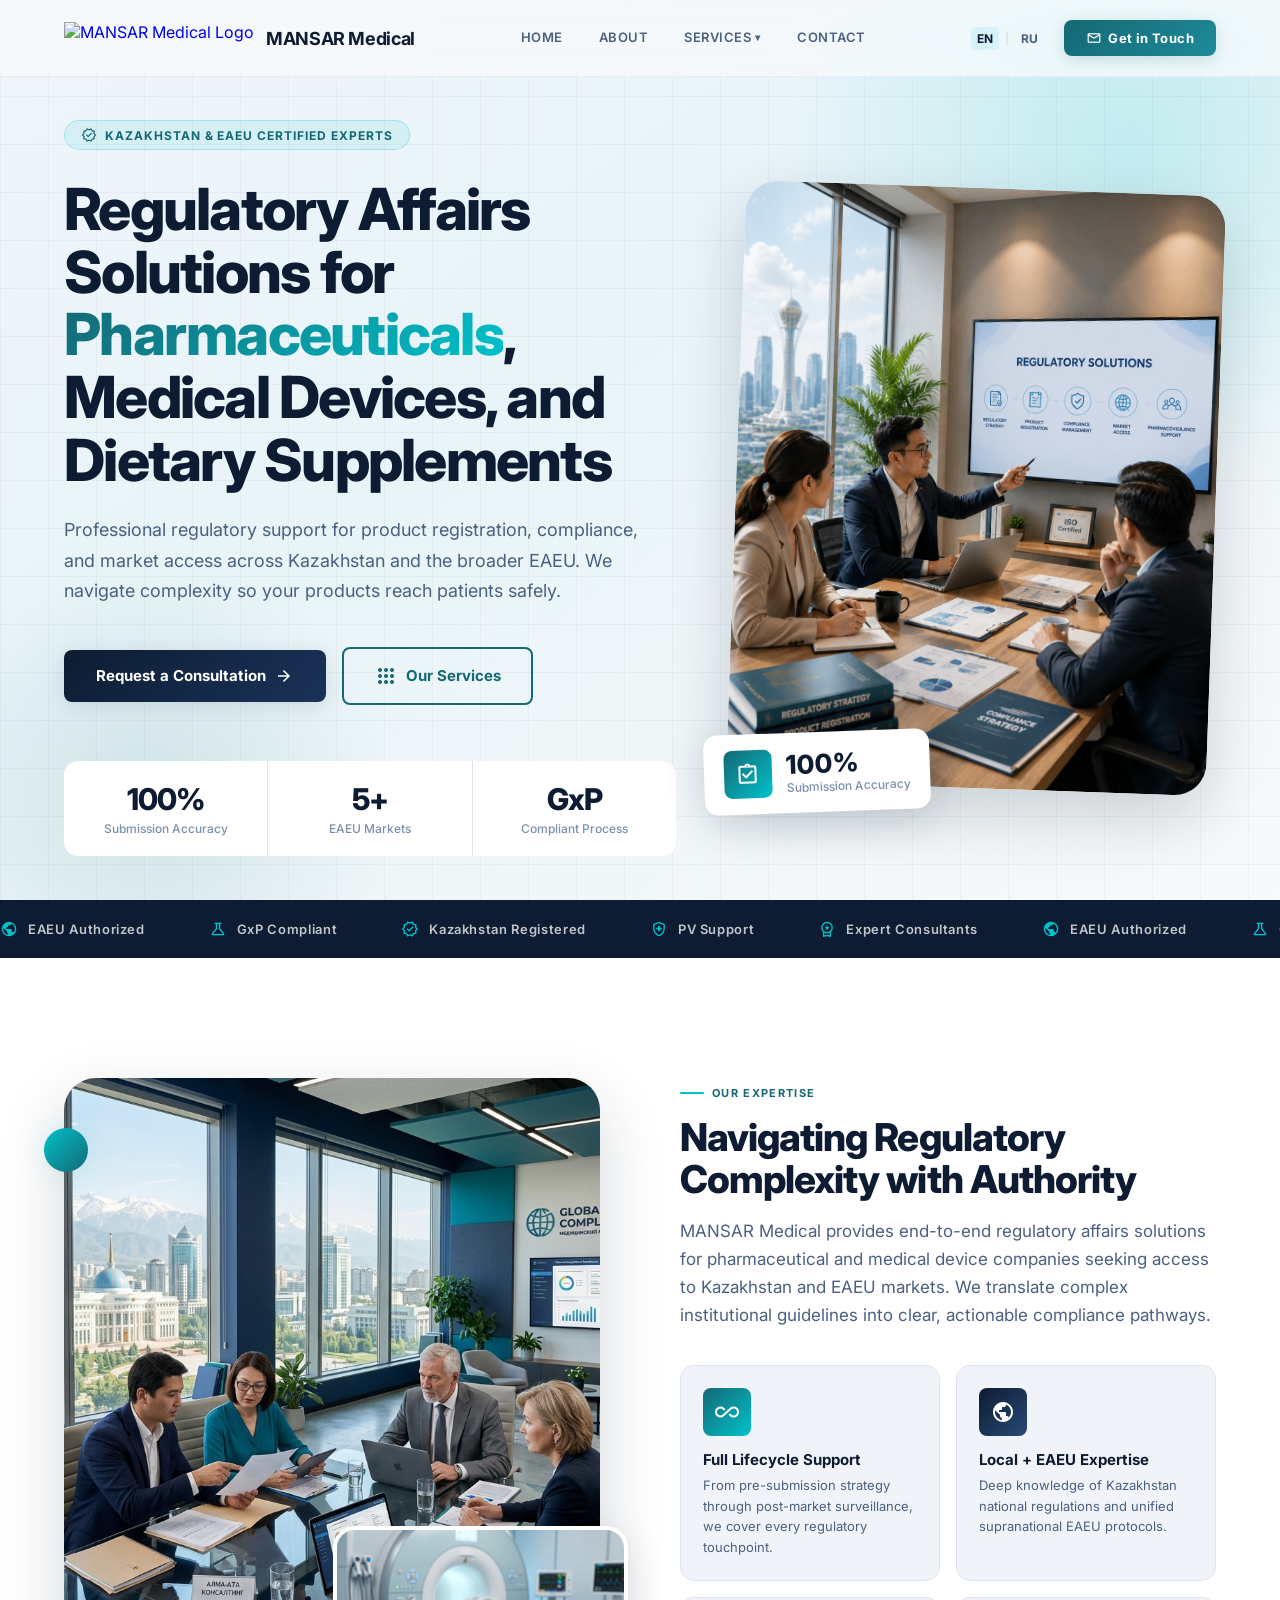
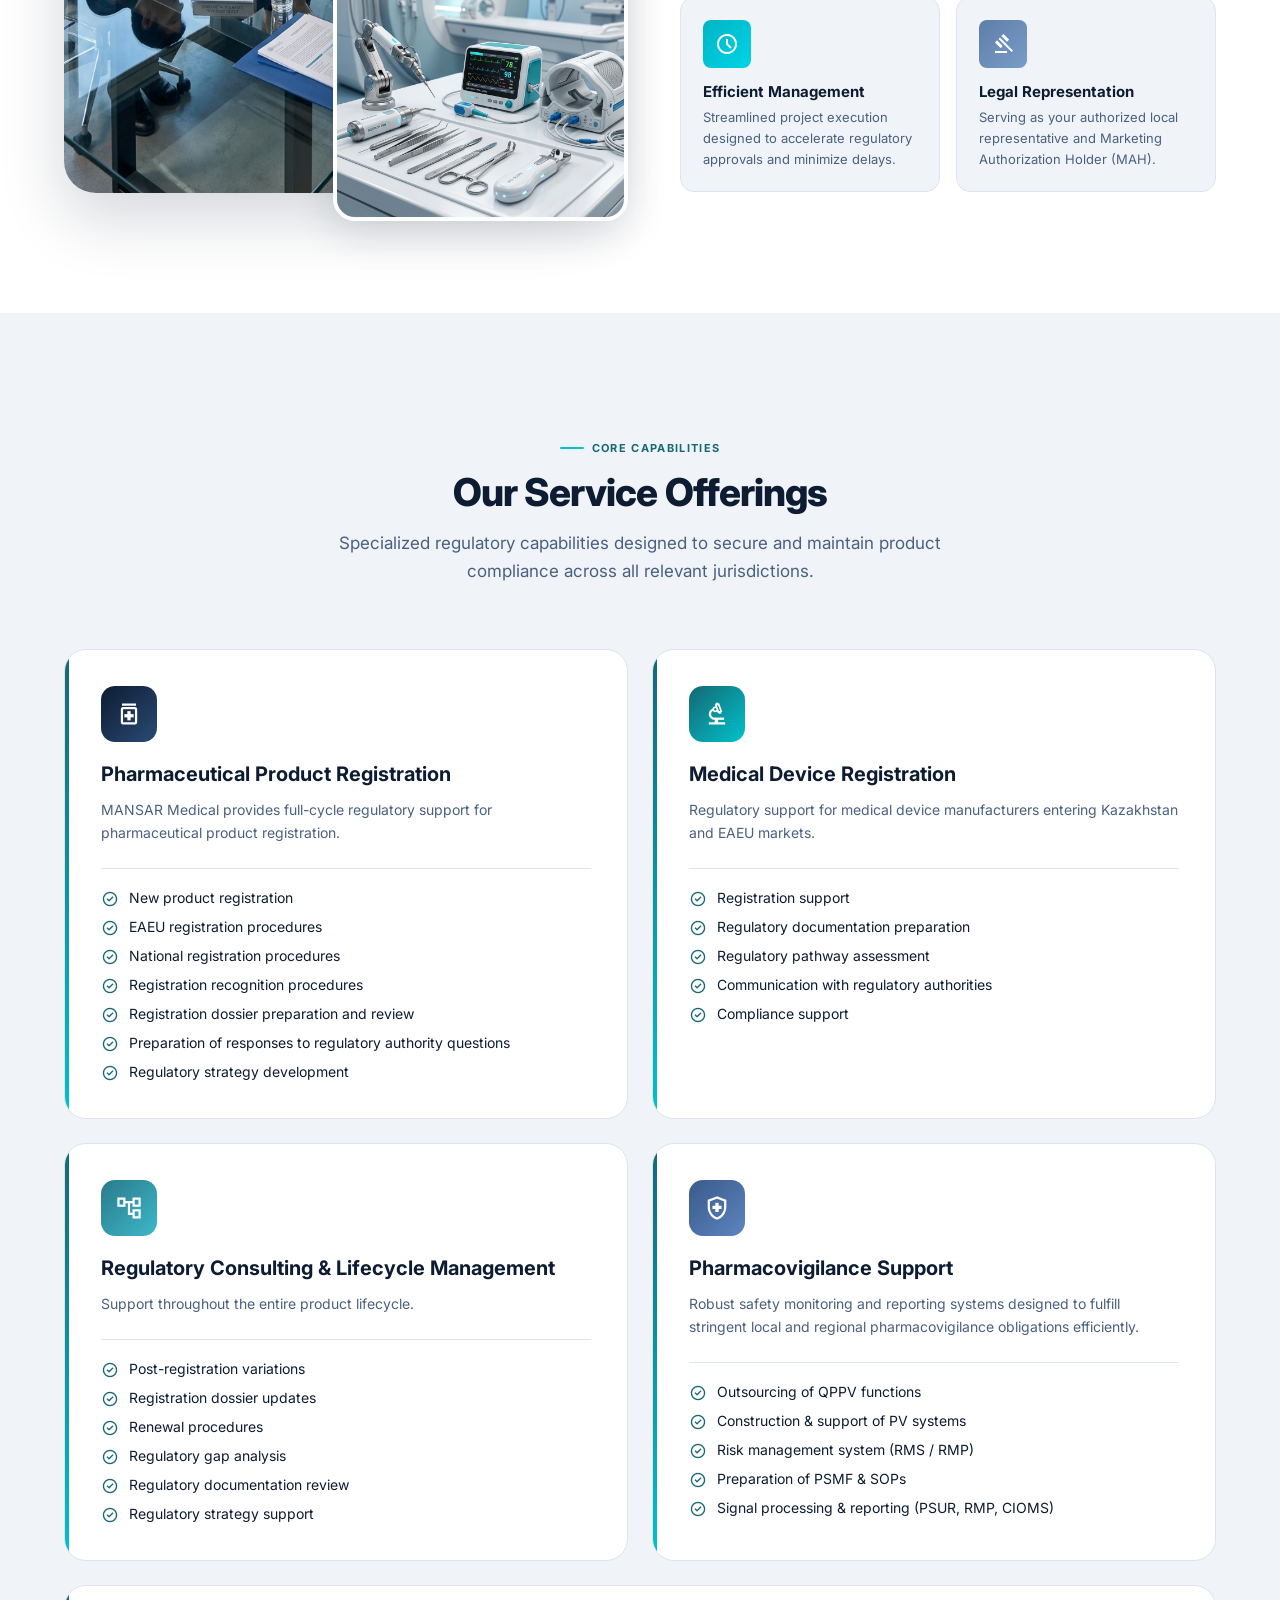
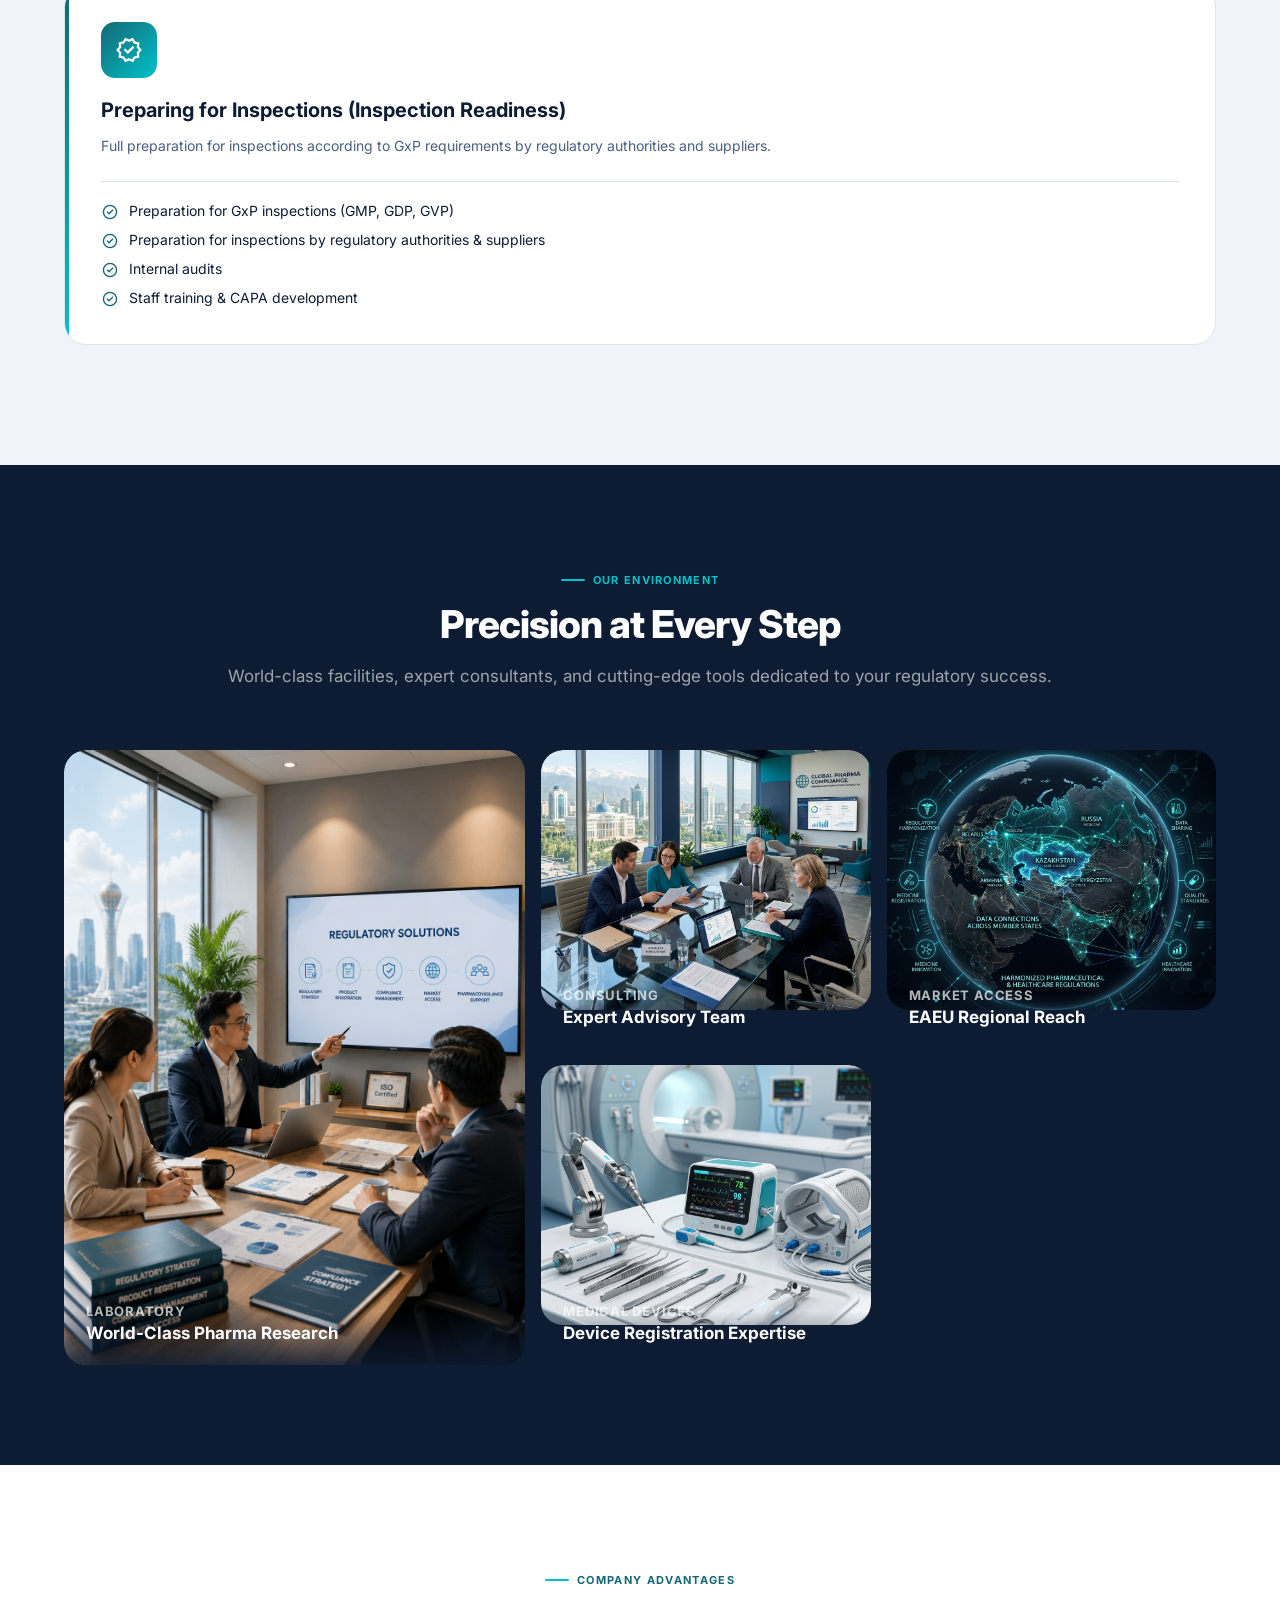
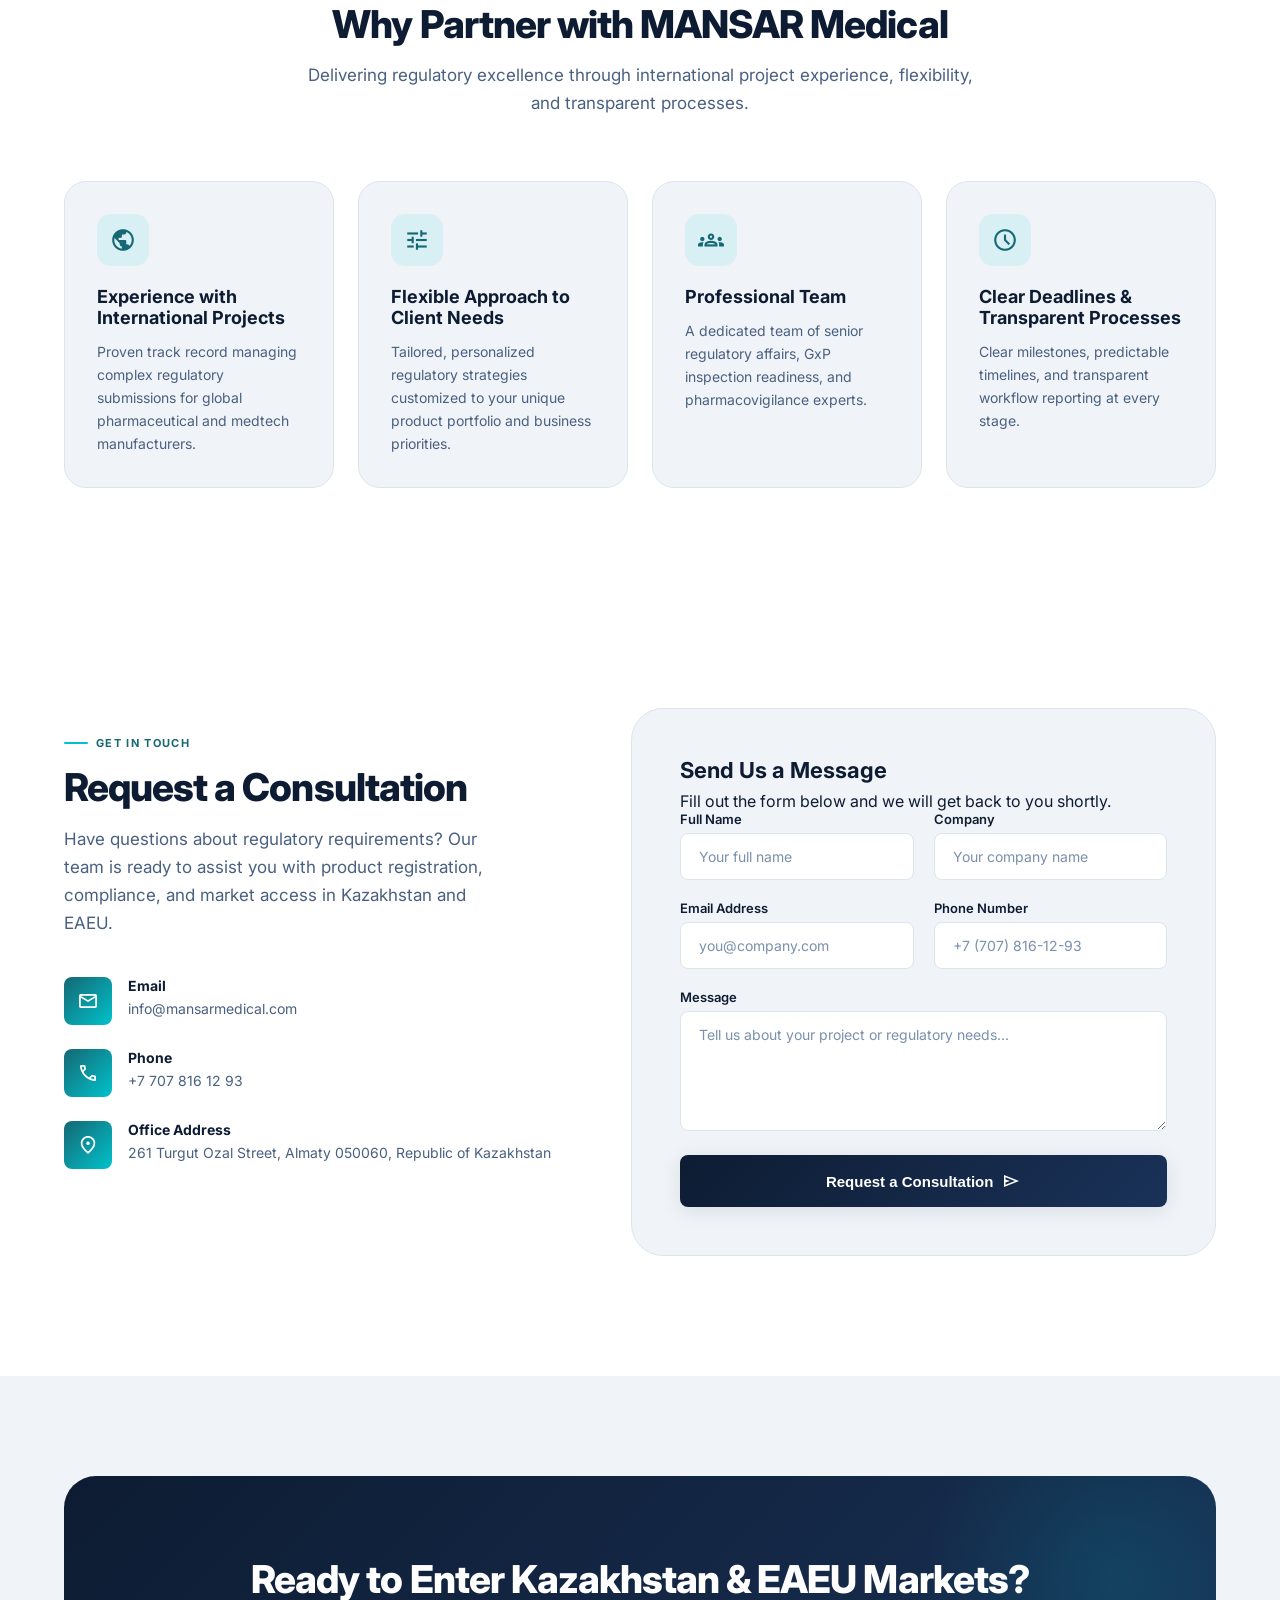
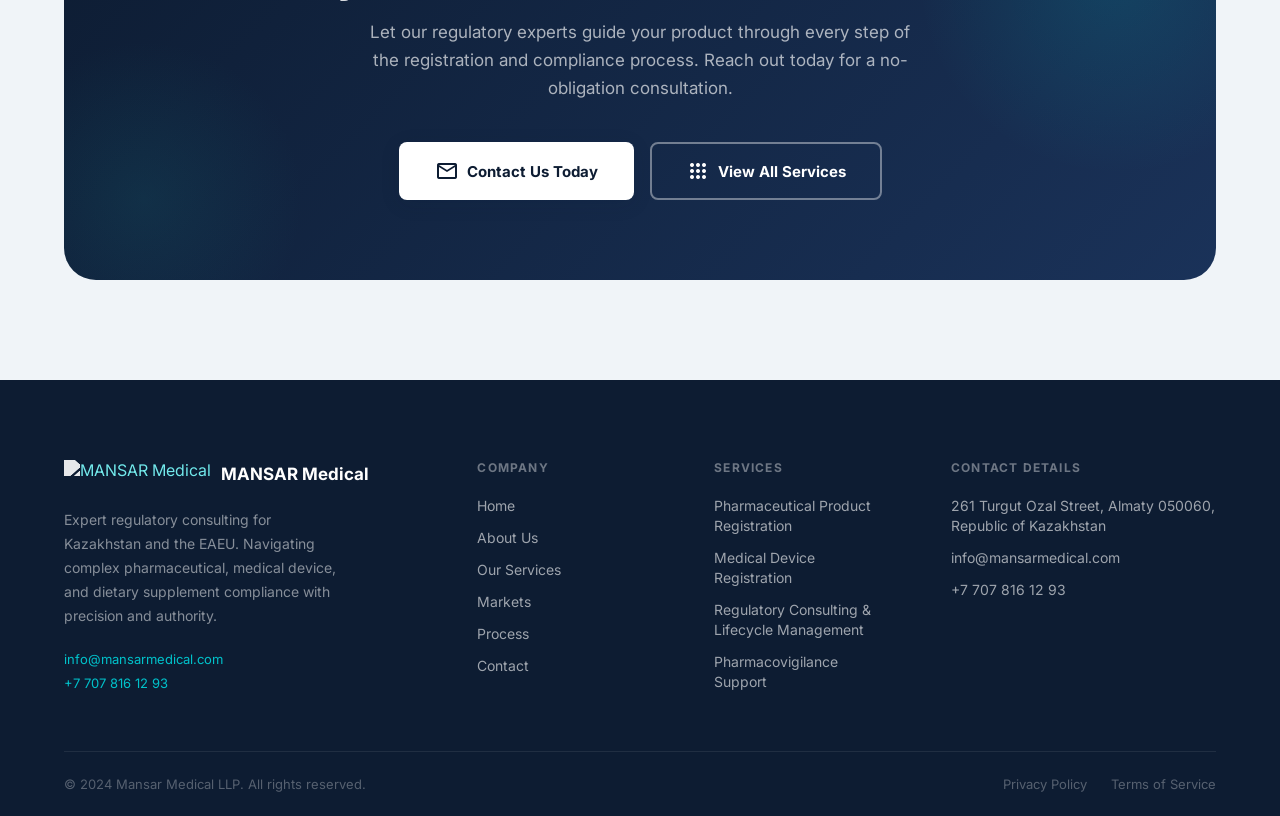
==== commit f6838e09: "implement full website structure with new service pages, localization, and UI components" ====
--- a/index.html
+++ b/index.html
@@ -8,14 +8,14 @@
   <!-- SEO -->
   <title>MANSAR Medical | Regulatory Affairs &amp; Market Access</title>
   <meta name="description"
-    content="MANSAR Medical provides regulatory affairs, product registration, compliance, and market access support for pharmaceutical and medical device companies in Kazakhstan and EAEU markets.">
+    content="MANSAR Medical provides regulatory affairs, product registration, compliance, and market access support for pharmaceutical, medical device, and dietary supplement companies in Kazakhstan and EAEU markets.">
   <link rel="canonical" href="https://mansar-med.com/">
 
   <!-- Open Graph -->
   <meta property="og:type" content="website">
   <meta property="og:title" content="MANSAR Medical | Regulatory Affairs &amp; Market Access">
   <meta property="og:description"
-    content="MANSAR Medical provides regulatory affairs, product registration, compliance, and market access support for pharmaceutical and medical device companies in Kazakhstan and EAEU markets.">
+    content="MANSAR Medical provides regulatory affairs, product registration, compliance, and market access support for pharmaceutical, medical device, and dietary supplement companies in Kazakhstan and EAEU markets.">
   <meta property="og:url" content="https://mansar-med.com/">
   <meta property="og:site_name" content="MANSAR Medical">
   <meta property="og:locale" content="en_US">
@@ -46,21 +46,21 @@
       </a>
 
       <nav role="navigation" aria-label="Main navigation">
-        <a href="#" data-i18n="navigation.home">Home</a>
-        <a href="#about" data-i18n="navigation.about">About</a>
+        <a href="index.html" data-i18n="navigation.home">Home</a>
+        <a href="about.html" data-i18n="navigation.about">About</a>
         <div class="nav-dropdown">
-          <a href="#services">
+          <a href="services.html">
             <span data-i18n="navigation.services">Services</span>
             <span class="dropdown-icon" aria-hidden="true">▾</span>
           </a>
           <div class="dropdown-menu" role="menu">
-            <a href="#services" data-i18n="services.pharmaceutical.title">Pharmaceutical Product Registration</a>
-            <a href="#services" data-i18n="services.medicalDevice.title">Medical Device Registration</a>
-            <a href="#services" data-i18n="services.regulatory.title">Regulatory Consulting &amp; Lifecycle</a>
-            <a href="#services" data-i18n="services.pharmacovigilance.title">Pharmacovigilance Support</a>
-          </div>
-        </div>
-        <a href="#contact" data-i18n="navigation.contact">Contact</a>
+            <a href="pharmaceutical-registration.html" data-i18n="services.pharmaceutical.title">Pharmaceutical Product Registration</a>
+            <a href="medical-device-registration.html" data-i18n="services.medicalDevice.title">Medical Device Registration</a>
+            <a href="regulatory-consulting.html" data-i18n="services.regulatory.title">Regulatory Consulting &amp; Lifecycle</a>
+            <a href="pharmacovigilance.html" data-i18n="services.pharmacovigilance.title">Pharmacovigilance Support</a>
+          </div>
+        </div>
+        <a href="contact.html" data-i18n="navigation.contact">Contact</a>
       </nav>
 
       <div class="header-actions">
@@ -88,28 +88,27 @@
   <!-- Mobile menu overlay -->
   <div id="mobile-menu-overlay" class="mobile-menu-overlay" aria-hidden="true"></div>
 
-  <!-- Mobile navigation panel -->
   <div id="mobile-nav" class="mobile-nav" role="navigation" aria-label="Mobile navigation">
-    <a href="#" data-i18n="navigation.home">Home</a>
-    <a href="#about" data-i18n="navigation.about">About</a>
+    <a href="index.html" data-i18n="navigation.home">Home</a>
+    <a href="about.html" data-i18n="navigation.about">About</a>
     <div class="mobile-dropdown">
       <div class="mobile-dropdown-header">
-        <a href="#services" data-i18n="navigation.services">Services</a>
+        <a href="services.html" data-i18n="navigation.services">Services</a>
         <button class="mobile-dropdown-btn" aria-label="Toggle Services menu">▾</button>
       </div>
       <div class="mobile-dropdown-menu">
-        <a href="#services" data-i18n="services.pharmaceutical.title">Pharmaceutical Product Registration</a>
-        <a href="#services" data-i18n="services.medicalDevice.title">Medical Device Registration</a>
-        <a href="#services" data-i18n="services.regulatory.title">Regulatory Consulting &amp; Lifecycle</a>
-        <a href="#services" data-i18n="services.pharmacovigilance.title">Pharmacovigilance Support</a>
-      </div>
-    </div>
-    <a href="#contact" data-i18n="navigation.contact">Contact</a>
+        <a href="pharmaceutical-registration.html" data-i18n="services.pharmaceutical.title">Pharmaceutical Product Registration</a>
+        <a href="medical-device-registration.html" data-i18n="services.medicalDevice.title">Medical Device Registration</a>
+        <a href="regulatory-consulting.html" data-i18n="services.regulatory.title">Regulatory Consulting &amp; Lifecycle</a>
+        <a href="pharmacovigilance.html" data-i18n="services.pharmacovigilance.title">Pharmacovigilance Support</a>
+      </div>
+    </div>
+    <a href="contact.html" data-i18n="navigation.contact">Contact</a>
     <div class="mobile-lang-switcher" role="group" aria-label="Language switcher">
       <button class="lang-btn active" data-lang="en" aria-label="English">EN</button>
       <button class="lang-btn" data-lang="ru" aria-label="Русский">RU</button>
     </div>
-    <a href="#contact" class="mobile-cta">
+    <a href="contact.html" class="mobile-cta">
       <span class="material-symbols-outlined" style="font-size:16px">mail</span>
       <span data-i18n="navigation.getInTouch">Get in Touch</span>
     </a>
@@ -127,7 +126,7 @@
           <span data-i18n="hero.badge">Kazakhstan &amp; EAEU Certified Experts</span>
         </div>
         <h1 class="fade-up fade-up-delay-1" data-i18n-html="hero.title">
-          Regulatory Affairs<br>Solutions for <em>Pharma</em><br>and Medical Devices
+          Regulatory Affairs<br>Solutions for <em>Pharmaceuticals</em>,<br>Medical Devices, and Dietary Supplements
         </h1>
         <p class="hero-desc fade-up fade-up-delay-2" data-i18n="hero.subtitle">
           Professional regulatory support for product registration, compliance, and market access across Kazakhstan and
@@ -170,10 +169,6 @@
             <div class="hero-float-label" data-i18n="hero.floatLabel">Submission Accuracy</div>
           </div>
         </div>
-        <div class="hero-float-card2" aria-hidden="true">
-          <div class="fc2-label" data-i18n="hero.floatCompliance">Compliance</div>
-          <div class="fc2-val" data-i18n-html="hero.floatCertified">ISO<br>Certified</div>
-        </div>
       </div>
     </div>
   </section>
@@ -181,8 +176,6 @@
   <!-- ═══ TRUST BAR ════════════════════════════════════════════ -->
   <div id="trust-bar" aria-label="Trust indicators">
     <div class="trust-track">
-      <div class="trust-item"><span class="material-symbols-outlined">shield</span> <span
-          data-i18n="trustBar.item1">ISO Certified</span></div>
       <div class="trust-item"><span class="material-symbols-outlined">public</span> <span
           data-i18n="trustBar.item2">EAEU Authorized</span></div>
       <div class="trust-item"><span class="material-symbols-outlined">science</span> <span
@@ -194,8 +187,6 @@
       <div class="trust-item"><span class="material-symbols-outlined">workspace_premium</span> <span
           data-i18n="trustBar.item6">Expert Consultants</span></div>
       <!-- Duplicate for seamless marquee -->
-      <div class="trust-item"><span class="material-symbols-outlined">shield</span> <span
-          data-i18n="trustBar.item1">ISO Certified</span></div>
       <div class="trust-item"><span class="material-symbols-outlined">public</span> <span
           data-i18n="trustBar.item2">EAEU Authorized</span></div>
       <div class="trust-item"><span class="material-symbols-outlined">science</span> <span
@@ -325,11 +316,23 @@
           <p class="desc" data-i18n="services.pharmacovigilance.description">Robust safety monitoring and reporting
             systems designed to fulfill stringent local and regional pharmacovigilance obligations efficiently.</p>
           <ul class="service-features" data-service="pharmacovigilance">
-            <li><span class="material-symbols-outlined">check_circle</span> Pharmacovigilance system support</li>
-            <li><span class="material-symbols-outlined">check_circle</span> Regulatory PV documentation</li>
-            <li><span class="material-symbols-outlined">check_circle</span> Qualified Person for Pharmacovigilance
-              support</li>
-            <li><span class="material-symbols-outlined">check_circle</span> Compliance consulting</li>
+            <li><span class="material-symbols-outlined">check_circle</span> Outsourcing of QPPV functions</li>
+            <li><span class="material-symbols-outlined">check_circle</span> Construction &amp; support of PV systems</li>
+            <li><span class="material-symbols-outlined">check_circle</span> Risk management system (RMS / RMP)</li>
+            <li><span class="material-symbols-outlined">check_circle</span> Preparation of PSMF &amp; SOPs</li>
+            <li><span class="material-symbols-outlined">check_circle</span> Signal processing &amp; reporting (PSUR, RMP, CIOMS)</li>
+          </ul>
+        </div>
+        <!-- Service Card 5: Preparing for Inspections -->
+        <div class="service-card svc-5 fade-up fade-up-delay-1">
+          <div class="service-card-icon"><span class="material-symbols-outlined">verified</span></div>
+          <h3 data-i18n="services.inspection.title">Preparing for Inspections (Inspection Readiness)</h3>
+          <p class="desc" data-i18n="services.inspection.description">Full preparation for inspections according to GxP requirements by regulatory authorities and suppliers.</p>
+          <ul class="service-features" data-service="inspection">
+            <li><span class="material-symbols-outlined">check_circle</span> Preparation for GxP inspections (GMP, GDP, GVP)</li>
+            <li><span class="material-symbols-outlined">check_circle</span> Preparation for inspections by regulatory authorities &amp; suppliers</li>
+            <li><span class="material-symbols-outlined">check_circle</span> Internal audits</li>
+            <li><span class="material-symbols-outlined">check_circle</span> Staff training &amp; CAPA development</li>
           </ul>
         </div>
       </div>
@@ -383,8 +386,41 @@
     </div>
   </section>
 
-  <!-- ═══ PROCESS ══════════════════════════════════════════════ -->
-  <section id="process" aria-labelledby="process-title">
+  <!-- ═══ COMPANY ADVANTAGES ═══════════════════════════════════ -->
+  <section id="advantages" aria-labelledby="advantages-title">
+    <div class="container">
+      <div class="services-header fade-up">
+        <div class="section-label" data-i18n="advantages.label">Company Advantages</div>
+        <h2 id="advantages-title" class="section-title" data-i18n="advantages.title">Why Partner with MANSAR Medical</h2>
+        <p class="section-subtitle" data-i18n="advantages.subtitle">Delivering regulatory excellence through international project experience, flexibility, and transparent processes.</p>
+      </div>
+      <div class="advantages-grid fade-up fade-up-delay-1">
+        <div class="advantage-card">
+          <div class="advantage-icon"><span class="material-symbols-outlined">public</span></div>
+          <h3 data-i18n="advantages.item1Title">Experience with International Projects</h3>
+          <p data-i18n="advantages.item1Desc">Proven track record managing complex regulatory submissions for global pharmaceutical and medtech manufacturers.</p>
+        </div>
+        <div class="advantage-card">
+          <div class="advantage-icon"><span class="material-symbols-outlined">tune</span></div>
+          <h3 data-i18n="advantages.item2Title">Flexible Approach to Client Needs</h3>
+          <p data-i18n="advantages.item2Desc">Tailored, personalized regulatory strategies customized to your unique product portfolio and business priorities.</p>
+        </div>
+        <div class="advantage-card">
+          <div class="advantage-icon"><span class="material-symbols-outlined">groups</span></div>
+          <h3 data-i18n="advantages.item3Title">Professional Team</h3>
+          <p data-i18n="advantages.item3Desc">A dedicated team of senior regulatory affairs, GxP inspection readiness, and pharmacovigilance experts.</p>
+        </div>
+        <div class="advantage-card">
+          <div class="advantage-icon"><span class="material-symbols-outlined">schedule</span></div>
+          <h3 data-i18n="advantages.item4Title">Clear Deadlines &amp; Transparent Processes</h3>
+          <p data-i18n="advantages.item4Desc">Clear milestones, predictable timelines, and transparent workflow reporting at every stage.</p>
+        </div>
+      </div>
+    </div>
+  </section>
+
+  <!-- ═══ PROCESS (Hidden) ═════════════════════════════════════ -->
+  <!-- <section id="process" aria-labelledby="process-title">
     <div class="container">
       <div class="process-header fade-up">
         <div class="section-label" data-i18n="process.label">How We Work</div>
@@ -419,10 +455,10 @@
         </div>
       </div>
     </div>
-  </section>
-
-  <!-- ═══ MARKET / EAEU ════════════════════════════════════════ -->
-  <section id="market" aria-labelledby="market-title">
+  </section> -->
+
+  <!-- ═══ MARKET / EAEU (Hidden) ═══════════════════════════════ -->
+  <!-- <section id="market" aria-labelledby="market-title">
     <div class="container">
       <div class="market-inner">
         <div class="market-content">
@@ -472,7 +508,7 @@
         </div>
       </div>
     </div>
-  </section>
+  </section> -->
 
   <!-- ═══ CONTACT ══════════════════════════════════════════════ -->
   <section id="contact" aria-labelledby="contact-title">
@@ -490,21 +526,21 @@
               <div class="contact-detail-icon"><span class="material-symbols-outlined">mail</span></div>
               <div>
                 <h4 data-i18n="contact.detailEmailLabel">Email</h4>
-                <a href="mailto:office@mansar-med.com">office@mansar-med.com</a>
+                <a href="mailto:info@mansarmedical.com">info@mansarmedical.com</a>
               </div>
             </div>
             <div class="contact-detail">
               <div class="contact-detail-icon"><span class="material-symbols-outlined">call</span></div>
               <div>
                 <h4 data-i18n="contact.detailPhoneLabel">Phone</h4>
-                <a href="tel:+7700000000">+7 (7XX) XXX-XX-XX</a>
+                <a href="tel:+77078161293">+7 707 816 12 93</a>
               </div>
             </div>
             <div class="contact-detail">
               <div class="contact-detail-icon"><span class="material-symbols-outlined">location_on</span></div>
               <div>
-                <h4 data-i18n="contact.detailLocationLabel">Office</h4>
-                <p data-i18n="contact.detailLocationValue">Almaty, Kazakhstan</p>
+                <h4 data-i18n="contact.detailLocationLabel">Office Address</h4>
+                <p data-i18n="contact.detailLocationValue">261 Turgut Ozal Street, Almaty 050060, Republic of Kazakhstan</p>
               </div>
             </div>
           </div>
@@ -600,42 +636,44 @@
           <p class="footer-desc" data-i18n="footer.description">Expert regulatory consulting for Kazakhstan and the
             EAEU. Navigating complex pharmaceutical and medical device compliance with precision and authority.</p>
           <div class="footer-contact">
-            <a href="mailto:office@mansar-med.com">office@mansar-med.com</a>
-            <a href="tel:+7700000000">+7 (7XX) XXX-XX-XX</a>
+            <a href="mailto:info@mansarmedical.com">info@mansarmedical.com</a>
+            <a href="tel:+77078161293">+7 707 816 12 93</a>
           </div>
         </div>
         <div class="footer-col">
           <h5 data-i18n="footer.colCompany">Company</h5>
           <ul>
-            <li><a href="#" data-i18n="navigation.home">Home</a></li>
-            <li><a href="#about" data-i18n="footer.linkAbout">About Us</a></li>
-            <li><a href="#services" data-i18n="footer.linkServices">Our Services</a></li>
-            <li><a href="#contact" data-i18n="navigation.contact">Contact</a></li>
+            <li><a href="index.html" data-i18n="navigation.home">Home</a></li>
+            <li><a href="about.html" data-i18n="footer.linkAbout">About Us</a></li>
+            <li><a href="services.html" data-i18n="footer.linkServices">Our Services</a></li>
+            <li><a href="markets.html" data-i18n="navigation.markets">Markets</a></li>
+            <li><a href="process.html" data-i18n="navigation.process">Process</a></li>
+            <li><a href="contact.html" data-i18n="navigation.contact">Contact</a></li>
           </ul>
         </div>
         <div class="footer-col">
-          <h5 data-i18n="footer.colResources">Resources</h5>
+          <h5 data-i18n="footer.colResources">Services</h5>
           <ul>
-            <li><a href="#" data-i18n="footer.linkRegUpdates">Regulatory Updates</a></li>
-            <li><a href="#" data-i18n="footer.linkEAEUGuidelines">EAEU Guidelines</a></li>
-            <li><a href="#" data-i18n="footer.linkGxP">GxP Compliance</a></li>
-            <li><a href="#" data-i18n="footer.linkPV">PV Reports</a></li>
+            <li><a href="pharmaceutical-registration.html" data-i18n="services.pharmaceutical.title">Pharmaceutical Registration</a></li>
+            <li><a href="medical-device-registration.html" data-i18n="services.medicalDevice.title">Medical Device Registration</a></li>
+            <li><a href="regulatory-consulting.html" data-i18n="services.regulatory.title">Regulatory Consulting</a></li>
+            <li><a href="pharmacovigilance.html" data-i18n="services.pharmacovigilance.title">Pharmacovigilance</a></li>
           </ul>
         </div>
         <div class="footer-col">
           <h5 data-i18n="footer.colContact">Contact Details</h5>
           <ul>
-            <li><a href="#" data-i18n="contact.detailLocationValue">Almaty, Kazakhstan</a></li>
-            <li><a href="mailto:office@mansar-med.com">office@mansar-med.com</a></li>
-            <li><a href="tel:+7700000000">+7 (7XX) XXX-XX-XX</a></li>
+            <li><a href="contact.html" data-i18n="contact.detailLocationValue">261 Turgut Ozal Street, Almaty 050060, Republic of Kazakhstan</a></li>
+            <li><a href="mailto:info@mansarmedical.com">info@mansarmedical.com</a></li>
+            <li><a href="tel:+77078161293">+7 707 816 12 93</a></li>
           </ul>
         </div>
       </div>
       <div class="footer-bottom">
-        <span data-i18n="footer.copyright">© 2024 MANSAR Medical. All rights reserved.</span>
+        <span data-i18n="footer.copyright">© 2024 Mansar Medical LLP. All rights reserved.</span>
         <div class="footer-legal">
-          <a href="#" data-i18n="footer.privacy">Privacy Policy</a>
-          <a href="#" data-i18n="footer.terms">Terms of Service</a>
+          <a href="privacy.html" data-i18n="footer.privacy">Privacy Policy</a>
+          <a href="terms.html" data-i18n="footer.terms">Terms of Service</a>
         </div>
       </div>
     </div>
--- a/assets/css/components.css
+++ b/assets/css/components.css
@@ -527,6 +527,12 @@
     transition: transform var(--transition), box-shadow var(--transition);
 }
 
+@media (min-width: 801px) {
+    .services-grid .svc-5 {
+        grid-column: 1 / -1;
+    }
+}
+
 .service-card::before {
     content: '';
     position: absolute;
@@ -574,6 +580,10 @@
     background: linear-gradient(135deg, #3a5a8a, #5c85c0);
 }
 
+.svc-5 .service-card-icon {
+    background: linear-gradient(135deg, #156874, #00c2cb);
+}
+
 .service-card-icon .material-symbols-outlined {
     font-size: 28px;
 }
@@ -1040,3 +1050,391 @@
     display: flex;
     gap: 24px;
 }
+
+/* ─── INNER PAGES & SUBPAGE COMPONENTS ─────────────────────── */
+.page-banner {
+    position: relative;
+    padding-top: 140px;
+    padding-bottom: 70px;
+    background: linear-gradient(145deg, #f0f5fb 0%, #e8f4f8 40%, #f8f9fa 100%);
+    overflow: hidden;
+    border-bottom: 1px solid var(--c-border);
+}
+
+.breadcrumb {
+    display: flex;
+    align-items: center;
+    gap: 8px;
+    font-size: 13px;
+    font-weight: 500;
+    color: var(--c-text-muted);
+    margin-bottom: 24px;
+}
+
+.breadcrumb a {
+    color: var(--c-secondary);
+    text-decoration: none;
+    transition: color var(--transition);
+}
+
+.breadcrumb a:hover {
+    color: var(--c-primary);
+}
+
+.breadcrumb .sep {
+    color: var(--c-border);
+    font-size: 11px;
+}
+
+.page-title {
+    font-size: clamp(32px, 4vw, 48px);
+    font-weight: 800;
+    line-height: 1.15;
+    letter-spacing: -0.025em;
+    color: var(--c-primary);
+    margin-bottom: 16px;
+}
+
+.page-subtitle {
+    font-size: 18px;
+    line-height: 1.65;
+    color: var(--c-text-muted);
+    max-width: 720px;
+}
+
+/* Service Detail & Inner Content Grids */
+.inner-page-sec {
+    padding: 80px 0;
+}
+
+.service-detail-grid {
+    display: grid;
+    grid-template-columns: 1fr 340px;
+    gap: 56px;
+    align-items: start;
+}
+
+.service-detail-content {
+    display: flex;
+    flex-direction: column;
+    gap: 48px;
+}
+
+.content-block {
+    background: var(--c-surface-card);
+    border-radius: var(--radius-lg);
+    padding: 40px;
+    border: 1px solid var(--c-border);
+    box-shadow: var(--shadow-sm);
+}
+
+.content-block h2 {
+    font-size: 24px;
+    font-weight: 800;
+    color: var(--c-primary);
+    margin-bottom: 20px;
+    letter-spacing: -0.02em;
+}
+
+.content-block h3 {
+    font-size: 18px;
+    font-weight: 700;
+    color: var(--c-primary);
+    margin: 24px 0 12px;
+}
+
+.content-block p {
+    font-size: 16px;
+    line-height: 1.7;
+    color: var(--c-text-muted);
+    margin-bottom: 16px;
+}
+
+.content-block p:last-child {
+    margin-bottom: 0;
+}
+
+.feature-check-list {
+    list-style: none;
+    display: grid;
+    grid-template-columns: repeat(auto-fit, minmax(280px, 1fr));
+    gap: 16px;
+    margin-top: 24px;
+}
+
+.feature-check-list li {
+    display: flex;
+    align-items: flex-start;
+    gap: 12px;
+    font-size: 15px;
+    font-weight: 500;
+    color: var(--c-text);
+    line-height: 1.5;
+}
+
+.feature-check-list li .material-symbols-outlined {
+    color: var(--c-secondary);
+    font-size: 20px;
+    flex-shrink: 0;
+    margin-top: 2px;
+}
+
+/* Sidebar Widgets */
+.sidebar-sticky {
+    position: sticky;
+    top: 100px;
+    display: flex;
+    flex-direction: column;
+    gap: 28px;
+}
+
+.sidebar-card {
+    background: var(--c-surface-card);
+    border-radius: var(--radius-md);
+    padding: 32px;
+    border: 1px solid var(--c-border);
+    box-shadow: var(--shadow-sm);
+}
+
+.sidebar-card h4 {
+    font-size: 17px;
+    font-weight: 700;
+    color: var(--c-primary);
+    margin-bottom: 16px;
+}
+
+.sidebar-nav-list {
+    list-style: none;
+    display: flex;
+    flex-direction: column;
+    gap: 8px;
+}
+
+.sidebar-nav-list a {
+    display: flex;
+    align-items: center;
+    justify-content: space-between;
+    padding: 12px 16px;
+    border-radius: var(--radius-sm);
+    background: var(--c-surface-low);
+    color: var(--c-primary);
+    font-size: 14px;
+    font-weight: 600;
+    text-decoration: none;
+    transition: all var(--transition);
+}
+
+.sidebar-nav-list a:hover,
+.sidebar-nav-list a.active {
+    background: var(--c-secondary);
+    color: #fff;
+}
+
+.sidebar-nav-list a .material-symbols-outlined {
+    font-size: 18px;
+}
+
+.sidebar-card.cta-accent {
+    background: linear-gradient(145deg, var(--c-navy) 0%, #153358 100%);
+    color: #fff;
+    border: none;
+}
+
+.sidebar-card.cta-accent h4 {
+    color: #fff;
+}
+
+.sidebar-card.cta-accent p {
+    font-size: 14px;
+    color: rgba(255, 255, 255, 0.75);
+    line-height: 1.6;
+    margin-bottom: 20px;
+}
+
+/* FAQ Accordion */
+.faq-list {
+    display: flex;
+    flex-direction: column;
+    gap: 16px;
+}
+
+.faq-item {
+    background: var(--c-surface-card);
+    border: 1px solid var(--c-border);
+    border-radius: var(--radius-md);
+    overflow: hidden;
+    transition: border-color var(--transition), box-shadow var(--transition);
+}
+
+.faq-item:hover {
+    border-color: rgba(21, 104, 116, 0.4);
+}
+
+.faq-header {
+    width: 100%;
+    display: flex;
+    align-items: center;
+    justify-content: space-between;
+    padding: 20px 24px;
+    background: none;
+    border: none;
+    text-align: left;
+    font-size: 16px;
+    font-weight: 700;
+    color: var(--c-primary);
+    font-family: inherit;
+    cursor: pointer;
+    gap: 16px;
+}
+
+.faq-icon {
+    font-size: 20px;
+    color: var(--c-secondary);
+    transition: transform var(--transition);
+}
+
+.faq-item.active .faq-icon {
+    transform: rotate(180deg);
+}
+
+.faq-body {
+    padding: 0 24px 20px;
+    font-size: 15px;
+    line-height: 1.65;
+    color: var(--c-text-muted);
+    display: none;
+}
+
+.faq-item.active .faq-body {
+    display: block;
+}
+
+/* Comparison Tables */
+.table-responsive {
+    width: 100%;
+    overflow-x: auto;
+    margin-top: 24px;
+    border-radius: var(--radius-md);
+    border: 1px solid var(--c-border);
+}
+
+.comparison-table {
+    width: 100%;
+    border-collapse: collapse;
+    text-align: left;
+    font-size: 14px;
+    background: var(--c-surface-card);
+}
+
+.comparison-table th {
+    background: var(--c-surface-low);
+    color: var(--c-primary);
+    font-weight: 700;
+    padding: 16px 20px;
+    border-bottom: 1px solid var(--c-border);
+}
+
+.comparison-table td {
+    padding: 16px 20px;
+    border-bottom: 1px solid var(--c-border);
+    color: var(--c-text-muted);
+    vertical-align: top;
+}
+
+.comparison-table tr:last-child td {
+    border-bottom: none;
+}
+
+.comparison-table tr:hover td {
+    background: rgba(240, 244, 248, 0.5);
+}
+
+/* Legal Documents */
+.legal-container {
+    max-width: 860px;
+    margin: 0 auto;
+    background: var(--c-surface-card);
+    border-radius: var(--radius-lg);
+    padding: 56px;
+    border: 1px solid var(--c-border);
+    box-shadow: var(--shadow-sm);
+}
+
+.legal-container h2 {
+    font-size: 22px;
+    font-weight: 800;
+    color: var(--c-primary);
+    margin: 32px 0 16px;
+}
+
+.legal-container p {
+    font-size: 15px;
+    line-height: 1.75;
+    color: var(--c-text-muted);
+    margin-bottom: 16px;
+}
+
+.legal-container ul {
+    margin: 16px 0 24px 24px;
+    color: var(--c-text-muted);
+    line-height: 1.7;
+}
+
+/* Company Advantages Grid */
+#advantages {
+    padding: 100px 0;
+    background: var(--c-surface-card);
+}
+
+.advantages-grid {
+    display: grid;
+    grid-template-columns: repeat(auto-fit, minmax(260px, 1fr));
+    gap: 24px;
+    margin-top: 48px;
+}
+
+.advantage-card {
+    background: var(--c-surface-low);
+    border: 1px solid var(--c-border);
+    border-radius: var(--radius-lg);
+    padding: 32px;
+    transition: transform var(--transition), box-shadow var(--transition), border-color var(--transition);
+}
+
+.advantage-card:hover {
+    transform: translateY(-4px);
+    box-shadow: var(--shadow-md);
+    border-color: var(--c-accent);
+}
+
+.advantage-icon {
+    width: 52px;
+    height: 52px;
+    border-radius: var(--radius-md);
+    background: rgba(0, 194, 203, 0.1);
+    color: var(--c-secondary);
+    display: flex;
+    align-items: center;
+    justify-content: center;
+    margin-bottom: 20px;
+}
+
+.advantage-icon .material-symbols-outlined {
+    font-size: 26px;
+    color: var(--c-secondary);
+}
+
+.advantage-card h3 {
+    font-size: 18px;
+    font-weight: 700;
+    color: var(--c-primary);
+    margin-bottom: 12px;
+}
+
+.advantage-card p {
+    font-size: 14px;
+    line-height: 1.65;
+    color: var(--c-text-muted);
+    margin: 0;
+}
+
--- a/assets/css/responsive.css
+++ b/assets/css/responsive.css
@@ -1,22 +1,30 @@
 /* ═══════════════════════════════════════════════════════════════
-   MANSAR Medical — Responsive Styles
-   All media queries consolidated: desktop → tablet → mobile
+   MANSAR Medical — Responsive Stylesheet
+   Full responsive coverage: Desktop (1280px+) → Tablet → Mobile (320px)
    ═══════════════════════════════════════════════════════════════ */
 
-/* ─── MAX 1100px — Hero single column ───────────────────────── */
+/* Global image & element max-width safety */
+img, iframe, svg, video, canvas {
+    max-width: 100%;
+    height: auto;
+}
+
+/* ─── MAX 1100px — Hero & Container Adjustments ──────────────── */
 @media (max-width: 1100px) {
     .hero-inner {
         grid-template-columns: 1fr;
         padding: 60px 20px 40px;
+        gap: 40px;
     }
 
     .hero-visual {
         max-width: 480px;
+        width: 100%;
         margin: 0 auto;
     }
 }
 
-/* ─── MAX 1000px — About & Market single column ─────────────── */
+/* ─── MAX 1000px — About, Market & Footer ───────────────────── */
 @media (max-width: 1000px) {
     .about-grid {
         grid-template-columns: 1fr;
@@ -37,9 +45,14 @@
         grid-template-columns: 1fr;
         gap: 48px;
     }
-}
-
-/* ─── MAX 900px — Navigation & Layout ───────────────────────── */
+
+    .service-detail-grid {
+        grid-template-columns: 1fr;
+        gap: 40px;
+    }
+}
+
+/* ─── MAX 900px — Header Navigation & Showcase ──────────────── */
 @media (max-width: 900px) {
     .header-inner {
         padding: 0 20px;
@@ -47,36 +60,35 @@
 
     .container {
         padding: 0 20px;
-    }
-
-    /* Hide desktop nav, show mobile toggle */
+        width: 100%;
+        box-sizing: border-box;
+    }
+
+    /* Mobile Header Navigation Toggle */
     nav {
-        display: none;
+        display: none !important;
     }
 
     .header-actions .btn-cta-sm {
-        display: none;
+        display: none !important;
     }
 
     .mobile-menu-toggle {
-        display: flex;
-    }
-
-    .mobile-nav {
-        display: block;
-    }
-
-    .mobile-menu-overlay {
-        display: block;
-    }
-
-    /* Showcase & Process */
+        display: flex !important;
+    }
+
+    /* Visual Showcase */
     .showcase-grid {
-        grid-template-columns: 1fr;
+        grid-template-columns: 1fr !important;
+        gap: 20px;
     }
 
     .showcase-tile.tall {
-        grid-row: auto;
+        grid-row: auto !important;
+    }
+
+    .showcase-tile img {
+        height: 240px !important;
     }
 
     .process-steps {
@@ -89,70 +101,75 @@
     }
 
     /* Sections padding */
-    #about {
-        padding: 80px 0;
-    }
-
-    #services {
-        padding: 80px 0;
-    }
-
-    #visual-showcase {
+    #about, #services, #process, #market, #contact, .inner-page-sec {
+        padding: 70px 0;
+    }
+
+    #visual-showcase, #cta, #advantages {
         padding: 60px 0;
     }
-
-    #process {
-        padding: 80px 0;
-    }
-
-    #market {
-        padding: 80px 0;
-    }
-
-    #cta {
-        padding: 60px 0;
-    }
-
-    #contact {
-        padding: 80px 0;
-    }
-}
-
-/* ─── MAX 800px — Service cards & CTA ───────────────────────── */
+}
+
+/* ─── MAX 800px — Service Cards 1-Column Layout ─────────────── */
 @media (max-width: 800px) {
     .services-grid {
-        grid-template-columns: 1fr;
+        grid-template-columns: 1fr !important;
+        gap: 20px !important;
+        width: 100% !important;
+        box-sizing: border-box !important;
+    }
+
+    .service-card {
+        grid-column: span 1 !important;
+        width: 100% !important;
+        max-width: 100% !important;
+        box-sizing: border-box !important;
     }
 
     .cta-card {
-        padding: 48px 24px;
+        padding: 40px 24px;
+        border-radius: var(--radius-md);
     }
 
     .expertise-cards {
-        grid-template-columns: 1fr;
+        grid-template-columns: 1fr !important;
+        gap: 16px;
+    }
+
+    .advantages-grid {
+        grid-template-columns: 1fr !important;
+        gap: 16px;
     }
 
     .consultation-form {
-        padding: 32px 24px;
+        padding: 28px 20px;
+        width: 100%;
+        box-sizing: border-box;
     }
 
     .form-grid {
-        grid-template-columns: 1fr;
-    }
-}
-
-/* ─── MAX 600px — Process & Footer single column ────────────── */
+        grid-template-columns: 1fr !important;
+    }
+
+    .legal-container {
+        padding: 32px 20px;
+    }
+}
+
+/* ─── MAX 600px — Process, Hero Actions & Footer ───────────── */
 @media (max-width: 600px) {
     .process-steps {
-        grid-template-columns: 1fr;
+        grid-template-columns: 1fr !important;
     }
 
     .footer-grid {
-        grid-template-columns: 1fr;
+        grid-template-columns: 1fr !important;
+        gap: 32px;
     }
 
     .hero-stats {
-        grid-template-columns: 1fr;
+        grid-template-columns: 1fr !important;
+        gap: 16px;
     }
 
     .hero-actions {
@@ -176,61 +193,71 @@
         justify-content: center;
         width: 100%;
     }
-}
-
-/* ─── MAX 480px — Fine adjustments ──────────────────────────── */
+
+    .page-title {
+        font-size: 28px;
+    }
+
+    .page-subtitle {
+        font-size: 15px;
+    }
+}
+
+/* ─── MAX 480px — Mobile Phones ─────────────────────────────── */
 @media (max-width: 480px) {
     h1 {
-        font-size: 32px;
+        font-size: 30px !important;
+        line-height: 1.25 !important;
     }
 
     .section-title {
-        font-size: 26px;
+        font-size: 24px !important;
     }
 
     .hero-desc {
+        font-size: 15px;
+    }
+
+    .hero-float-card {
+        left: -8px;
+        bottom: -12px;
+        padding: 10px 14px;
+    }
+
+    .hero-float-card2 {
+        right: -4px;
+        top: 12px;
+        padding: 8px 12px;
+    }
+
+    .hero-float-num {
+        font-size: 20px;
+    }
+
+    .hero-float-card2 .fc2-val {
         font-size: 16px;
     }
 
-    .hero-float-card {
-        left: -16px;
-        bottom: -16px;
-        padding: 12px 16px;
-    }
-
-    .hero-float-card2 {
+    .service-card {
+        padding: 24px 20px !important;
+    }
+
+    .market-img-badge {
+        bottom: -10px;
+        right: 8px;
+        padding: 10px 14px;
+    }
+
+    .about-img-inset {
         right: -8px;
-        top: 16px;
-        padding: 10px 14px;
-    }
-
-    .hero-float-num {
-        font-size: 22px;
-    }
-
-    .hero-float-card2 .fc2-val {
-        font-size: 18px;
-    }
-
-    .service-card {
-        padding: 28px 24px;
-    }
-
-    .market-img-badge {
         bottom: -12px;
-        right: 12px;
-        padding: 12px 16px;
-    }
-
-    .about-img-inset {
-        right: -12px;
-        bottom: -16px;
         width: 45%;
     }
 
     .footer-bottom {
         flex-direction: column;
         text-align: center;
+        gap: 12px;
     }
 
     .footer-legal {
@@ -238,10 +265,10 @@
     }
 }
 
-/* ─── MAX 375px — Small mobile ──────────────────────────────── */
+/* ─── MAX 375px — Small Screens ──────────────────────────────── */
 @media (max-width: 375px) {
     .header-inner {
-        padding: 0 16px;
+        padding: 0 14px;
         height: 64px;
     }
 
@@ -250,19 +277,19 @@
     }
 
     .container {
-        padding: 0 16px;
+        padding: 0 14px;
     }
 
     .hero-inner {
-        padding: 40px 16px 30px;
+        padding: 36px 14px 24px;
     }
 
     h1 {
-        font-size: 28px;
+        font-size: 26px !important;
     }
 
     .hero-stat .stat-num {
-        font-size: 24px;
+        font-size: 22px;
     }
 
     .hero-stat .stat-label {
@@ -270,22 +297,28 @@
     }
 
     .logo-name {
-        font-size: 16px;
-    }
-}
-
-/* ─── MAX 320px — Smallest screens ──────────────────────────── */
+        font-size: 15px;
+    }
+
+    .service-card {
+        padding: 20px 16px !important;
+    }
+}
+
+/* ─── MAX 320px — Ultra Small Screens ────────────────────────── */
 @media (max-width: 320px) {
     .hero-float-card,
-    .hero-float-card2 {
-        display: none;
-    }
-
-    .about-img-inset {
-        display: none;
-    }
-
+    .hero-float-card2,
+    .about-img-inset,
     .about-accent-dot {
-        display: none;
-    }
-}
+        display: none !important;
+    }
+
+    .container {
+        padding: 0 12px;
+    }
+
+    .service-card {
+        padding: 18px 14px !important;
+    }
+}
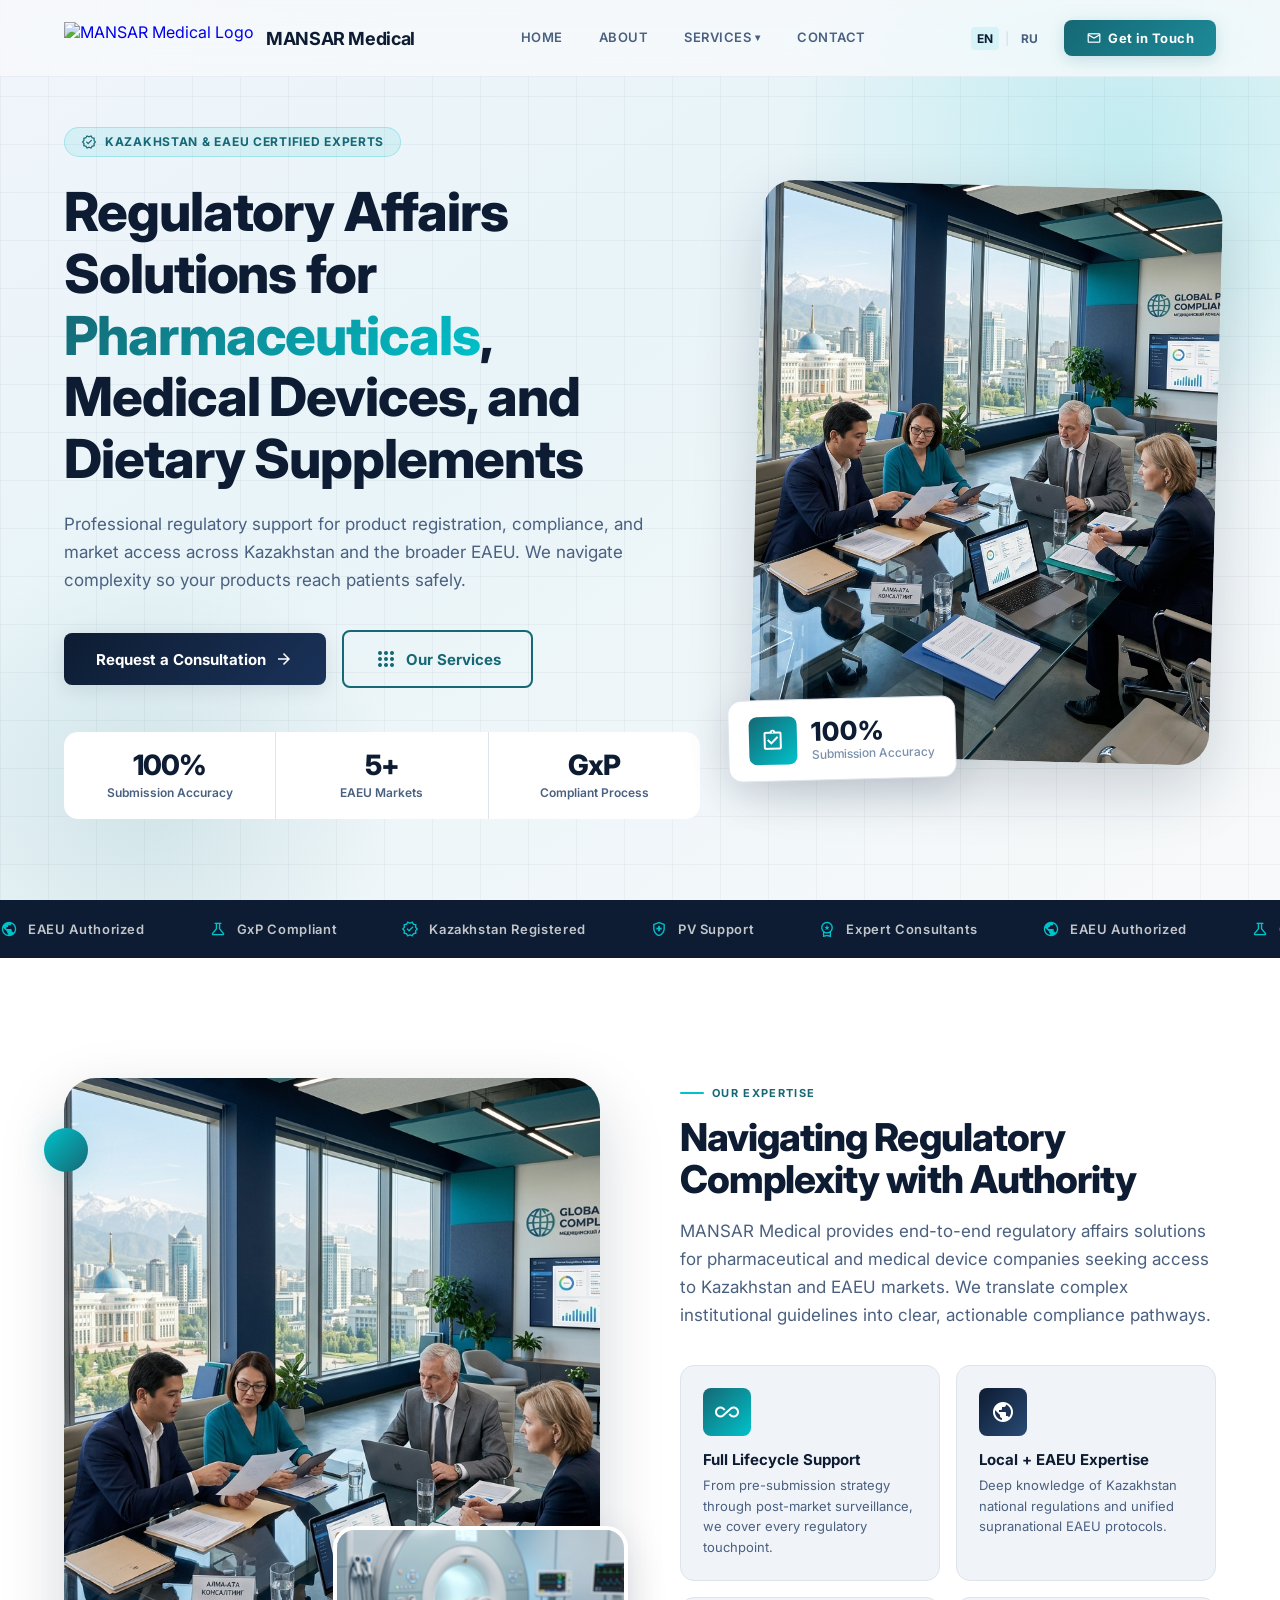
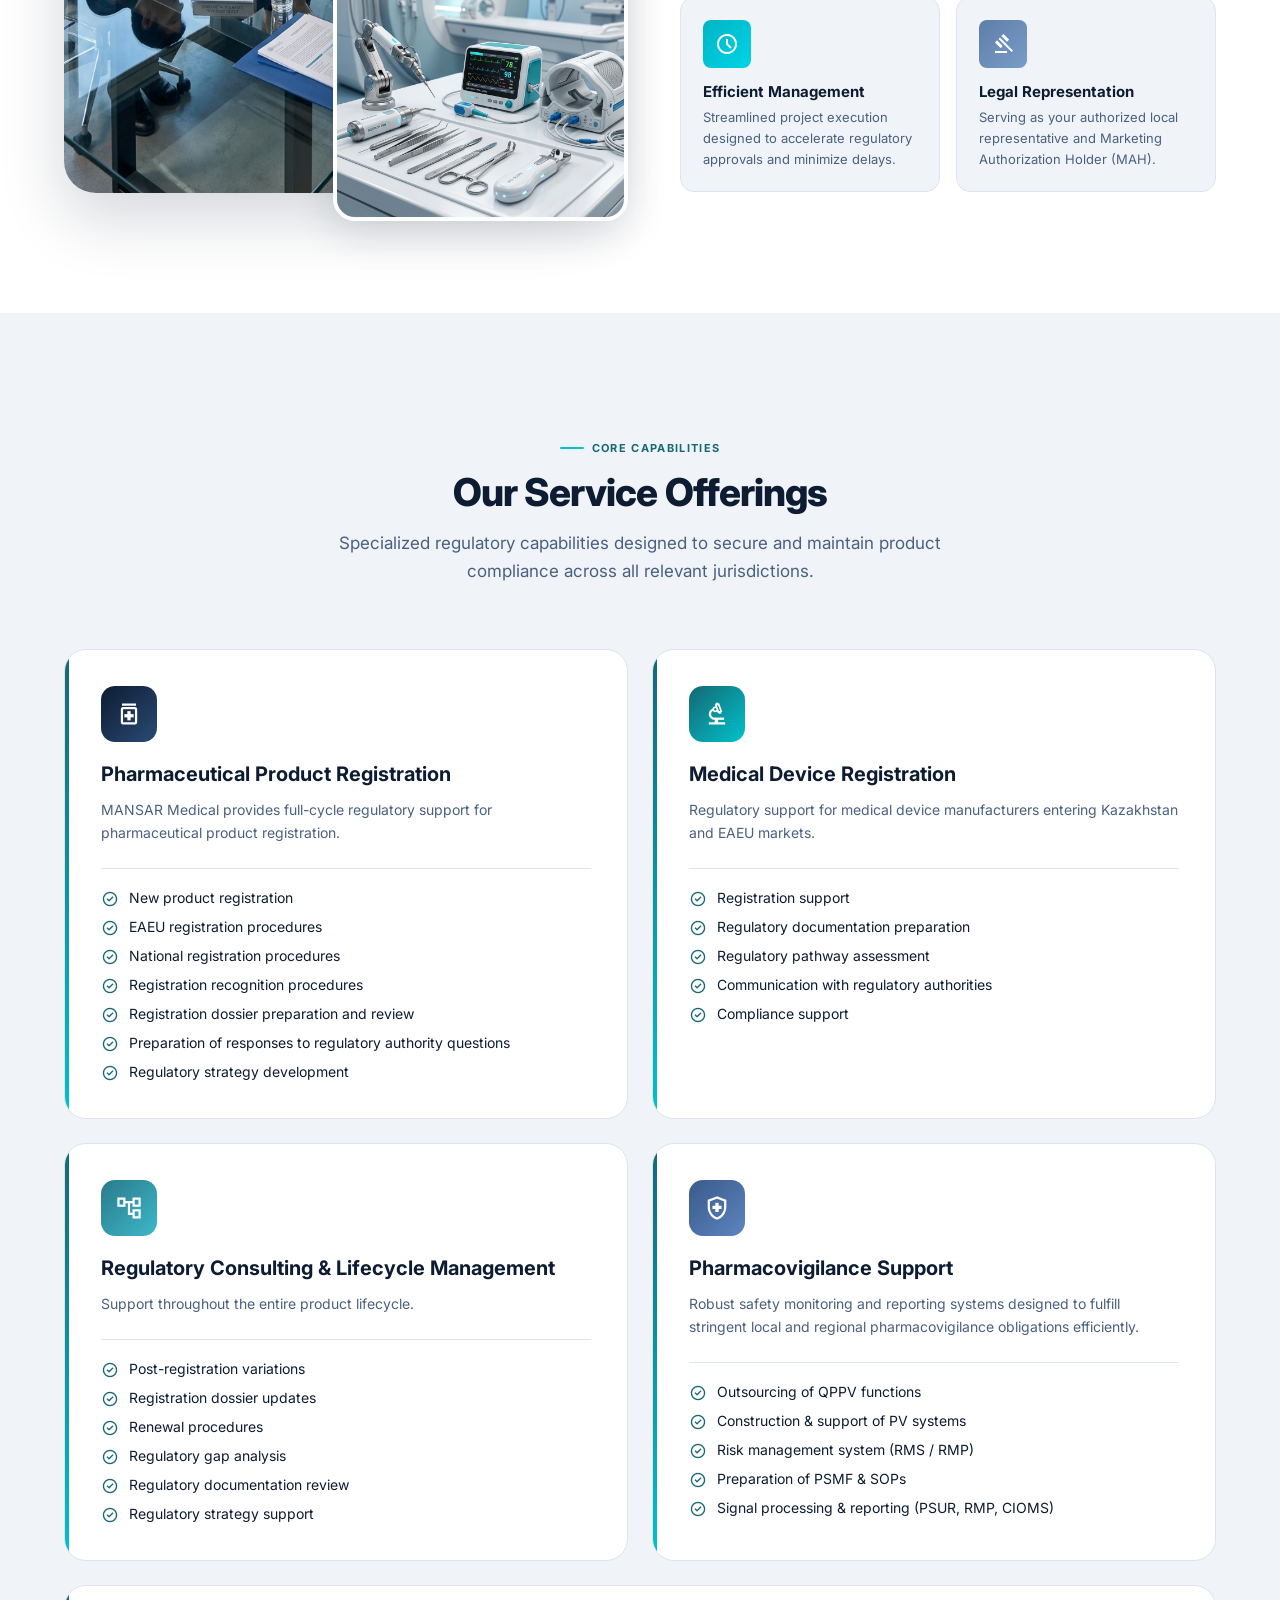
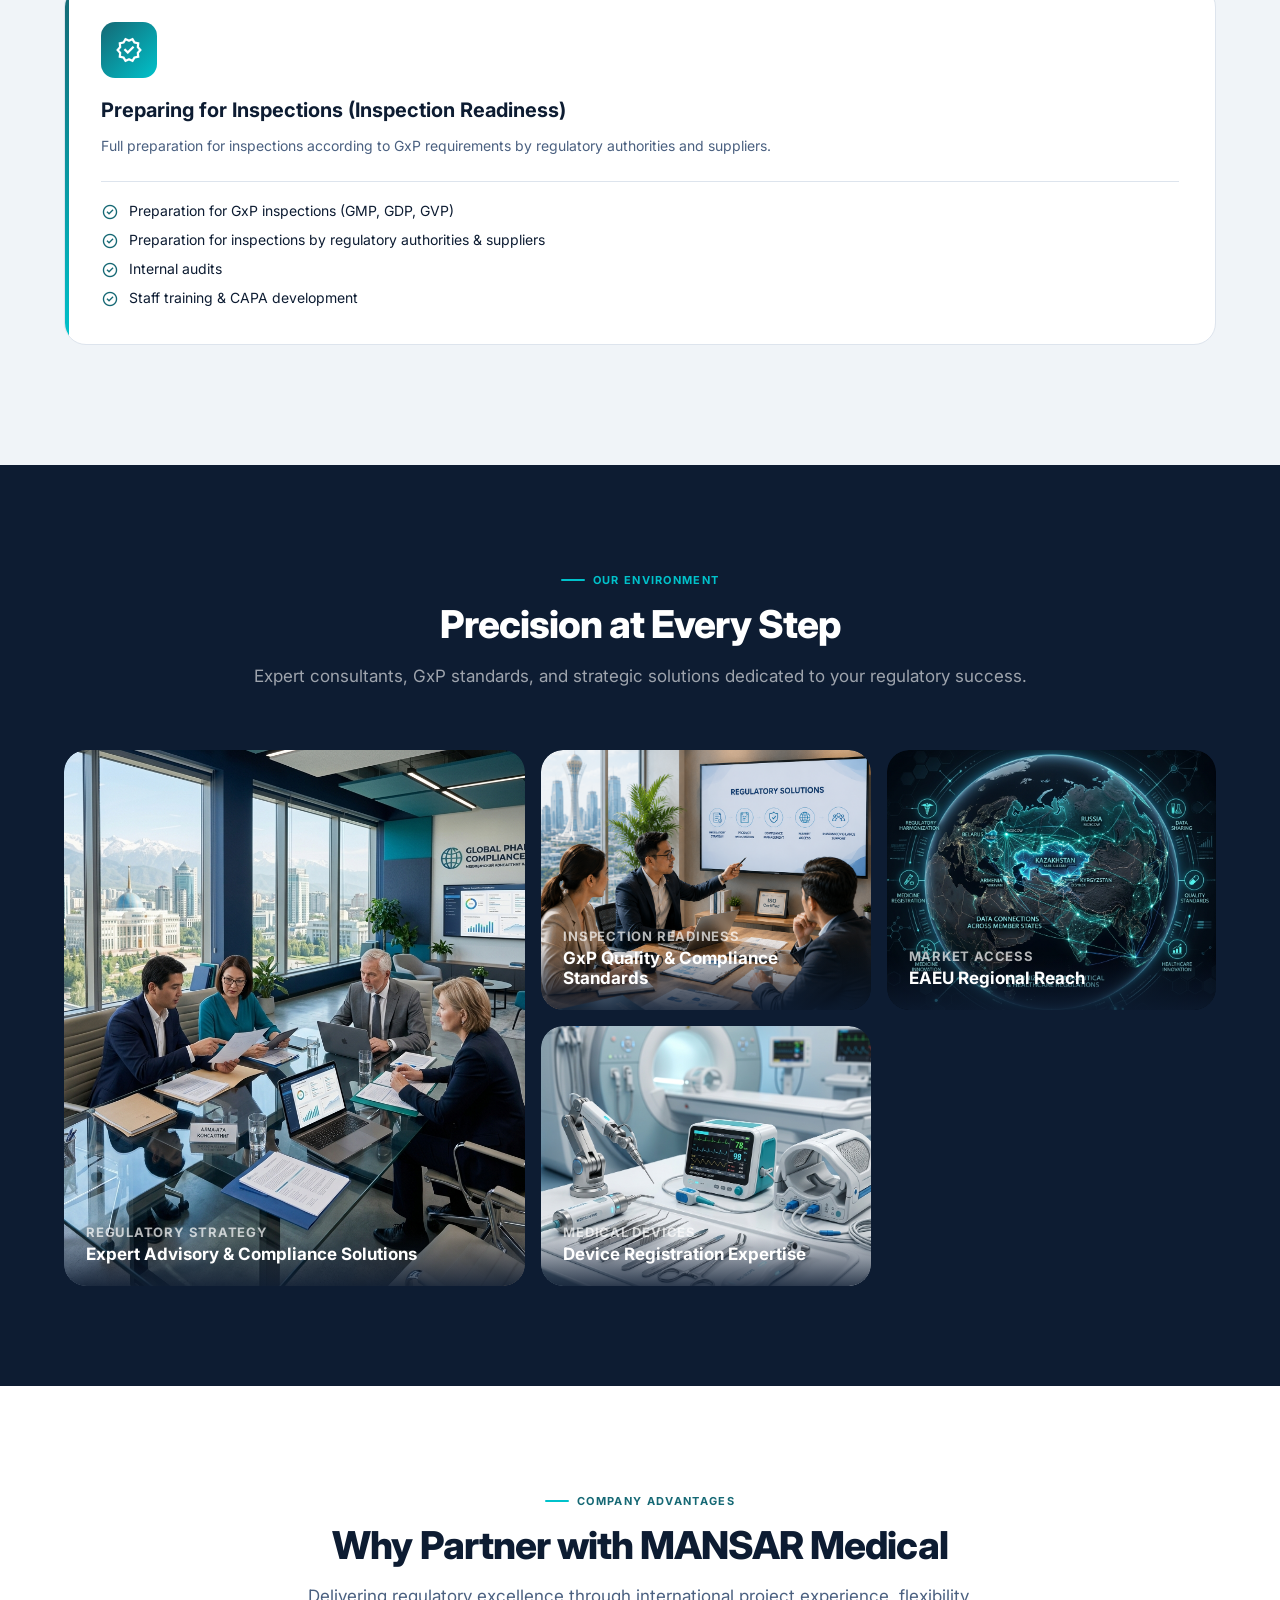
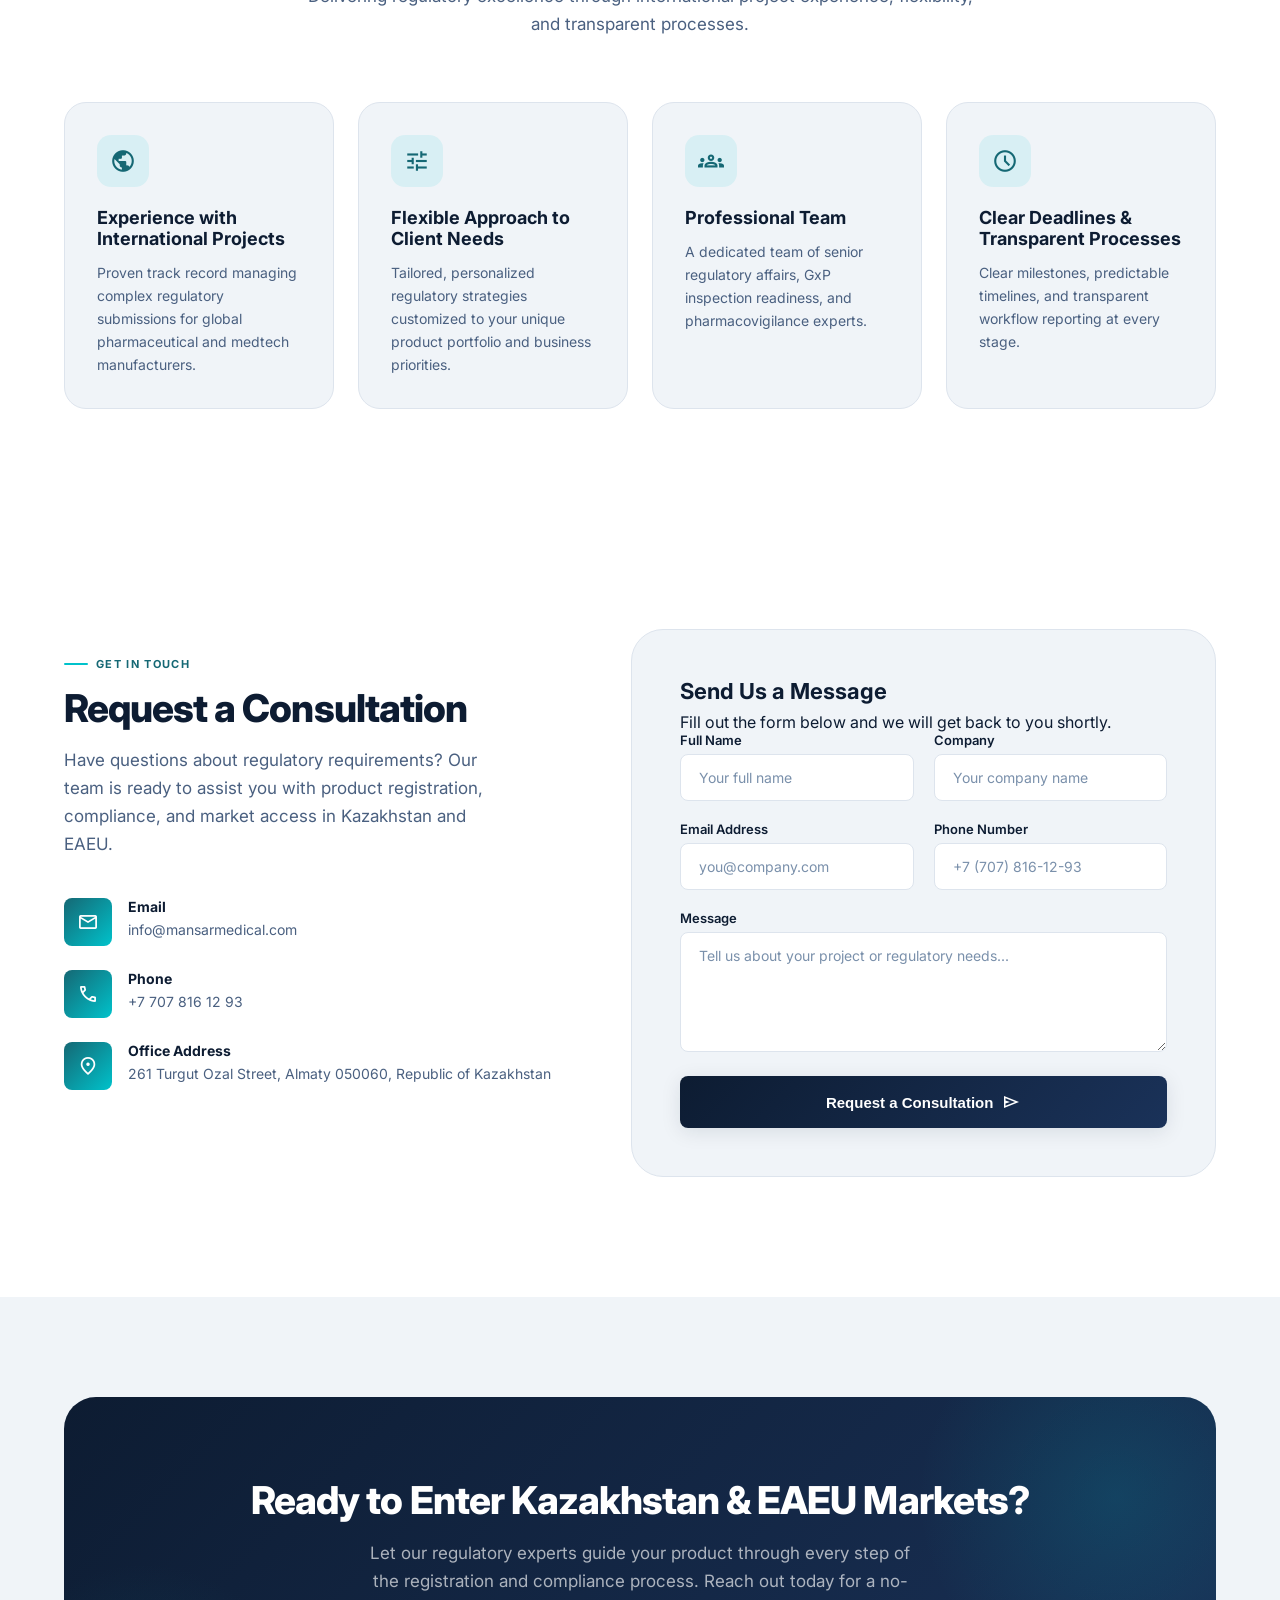
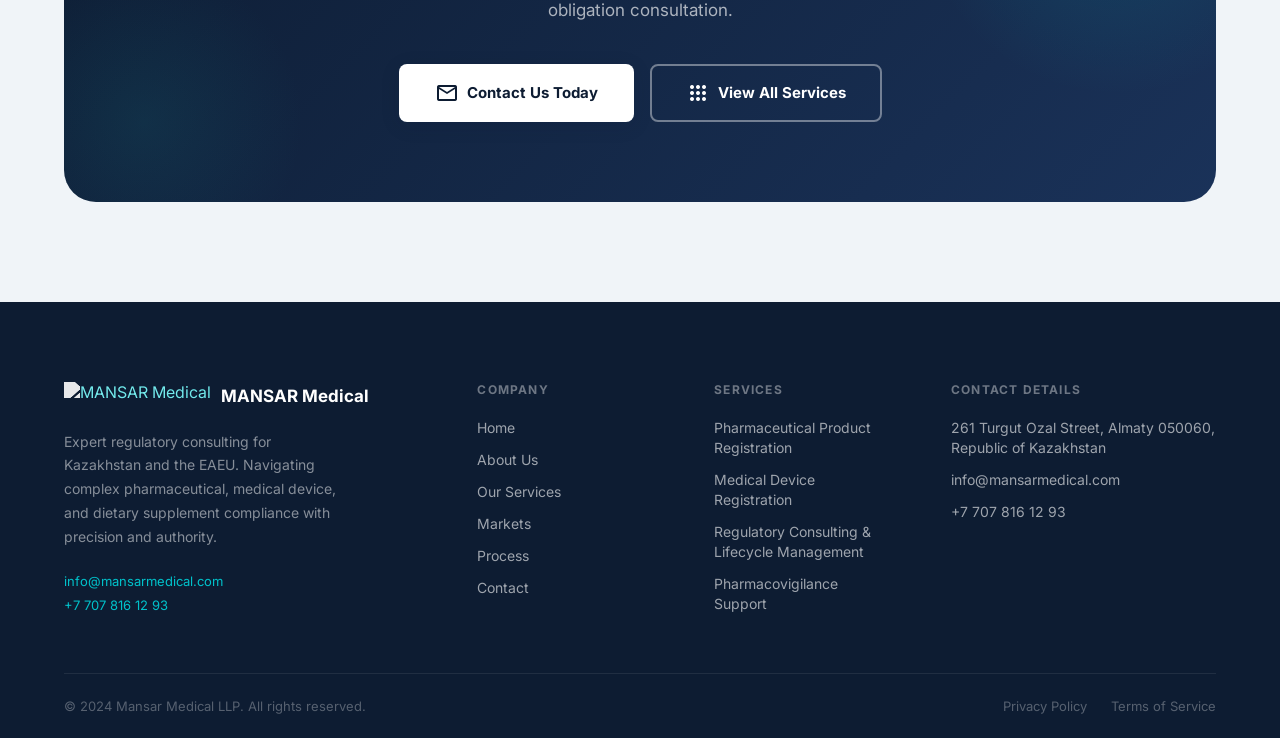
==== commit 0ae2865b: "implement internationalization architecture and reorganize site CSS into modular component files" ====
--- a/index.html
+++ b/index.html
@@ -75,7 +75,7 @@
         </a>
 
         <!-- Mobile menu toggle -->
-        <button id="mobile-menu-toggle" class="mobile-menu-toggle" aria-label="Open menu" aria-expanded="false"
+        <button id="mobile-menu-toggle" type="button" class="mobile-menu-toggle" aria-label="Open menu" aria-expanded="false"
           aria-controls="mobile-nav">
           <span></span>
           <span></span>
@@ -158,8 +158,8 @@
         </div>
       </div>
       <div class="hero-visual fade-up fade-up-delay-2">
-        <img class="hero-img-main" src="assets/images/pharma_lab_1786102748882.png"
-          alt="Premium pharmaceutical laboratory environment with advanced equipment" loading="eager">
+        <img class="hero-img-main" src="assets/images/compliance_office_1786102760552.png"
+          alt="MANSAR Medical regulatory affairs consulting team presenting compliance strategy" loading="eager">
         <div class="hero-float-card" aria-hidden="true">
           <div class="hero-float-icon">
             <span class="material-symbols-outlined">assignment_turned_in</span>
@@ -351,19 +351,19 @@
       <div class="showcase-grid fade-up fade-up-delay-1">
         <div class="showcase-tile tall">
           <img class="showcase-img" style="height:100%;min-height:380px;"
-            src="assets/images/pharma_lab_1786102748882.png"
-            alt="Advanced pharmaceutical laboratory with scientists and glowing vials" loading="lazy">
+            src="assets/images/compliance_office_1786102760552.png"
+            alt="MANSAR Medical regulatory strategy team reviewing compliance documents in Almaty" loading="lazy">
           <div class="showcase-tile-overlay">
-            <div class="showcase-tile-label" data-i18n="showcase.tile1Label">Laboratory</div>
-            <div class="showcase-tile-title" data-i18n="showcase.tile1Title">World-Class Pharma Research</div>
+            <div class="showcase-tile-label" data-i18n="showcase.tile1Label">Regulatory Strategy</div>
+            <div class="showcase-tile-title" data-i18n="showcase.tile1Title">Expert Advisory &amp; Compliance Solutions</div>
           </div>
         </div>
         <div class="showcase-tile">
-          <img class="showcase-img" style="height:260px;" src="assets/images/compliance_office_1786102760552.png"
-            alt="Professional regulatory compliance team" loading="lazy">
+          <img class="showcase-img" style="height:260px;" src="assets/images/pharma_lab_1786102748882.png"
+            alt="Pharmaceutical research environment adhering to GxP compliance standards" loading="lazy">
           <div class="showcase-tile-overlay">
-            <div class="showcase-tile-label" data-i18n="showcase.tile2Label">Consulting</div>
-            <div class="showcase-tile-title" data-i18n="showcase.tile2Title">Expert Advisory Team</div>
+            <div class="showcase-tile-label" data-i18n="showcase.tile2Label">Inspection Readiness</div>
+            <div class="showcase-tile-title" data-i18n="showcase.tile2Title">GxP Quality &amp; Compliance Standards</div>
           </div>
         </div>
         <div class="showcase-tile">
--- a/assets/css/style.css
+++ b/assets/css/style.css
@@ -85,13 +85,14 @@
 }
 
 /* ─── TYPOGRAPHY ────────────────────────────────────────────── */
+/* ─── TYPOGRAPHY ────────────────────────────────────────────── */
 h1 {
-    font-size: clamp(36px, 5vw, 58px);
+    font-size: clamp(32px, 4.2vw, 54px);
     font-weight: 800;
-    line-height: 1.08;
-    letter-spacing: -0.03em;
+    line-height: 1.15;
+    letter-spacing: -0.02em;
     color: var(--c-primary);
-    margin-bottom: 24px;
+    margin-bottom: 20px;
 }
 
 h1 em {
@@ -144,10 +145,13 @@
     position: relative;
     min-height: 100vh;
     display: flex;
-    align-items: center;
+    flex-direction: column;
+    justify-content: center;
     background: linear-gradient(145deg, #f0f5fb 0%, #e8f4f8 40%, #f8f9fa 100%);
     overflow: hidden;
-    padding-top: 76px;
+    padding-top: 116px; /* Generous gap below 76px fixed header */
+    padding-bottom: 70px;
+    box-sizing: border-box;
 }
 
 .hero-blob-1 {
@@ -199,9 +203,10 @@
     padding: 0 64px;
     width: 100%;
     display: grid;
-    grid-template-columns: 1fr 480px;
-    gap: 60px;
-    align-items: center;
+    grid-template-columns: 1fr 460px;
+    gap: 56px;
+    align-items: center;
+    box-sizing: border-box;
 }
 
 .hero-badge {
@@ -215,9 +220,11 @@
     color: var(--c-secondary);
     font-size: 12px;
     font-weight: 700;
-    letter-spacing: 0.08em;
+    letter-spacing: 0.06em;
     text-transform: uppercase;
-    margin-bottom: 28px;
+    margin-bottom: 24px;
+    max-width: 100%;
+    box-sizing: border-box;
 }
 
 .hero-badge .material-symbols-outlined {
@@ -225,11 +232,11 @@
 }
 
 .hero-desc {
-    font-size: 18px;
-    line-height: 1.7;
+    font-size: 17px;
+    line-height: 1.65;
     color: var(--c-text-muted);
     max-width: 580px;
-    margin-bottom: 40px;
+    margin-bottom: 36px;
 }
 
 .hero-actions {
@@ -237,7 +244,7 @@
     align-items: center;
     flex-wrap: wrap;
     gap: 16px;
-    margin-bottom: 56px;
+    margin-bottom: 44px;
 }
 
 .hero-stats {
@@ -251,27 +258,30 @@
 
 .hero-stat {
     background: var(--c-surface-card);
-    padding: 20px 16px;
+    padding: 18px 12px;
     text-align: center;
 }
 
 .hero-stat .stat-num {
-    font-size: 30px;
+    font-size: 28px;
     font-weight: 800;
     color: var(--c-primary);
     letter-spacing: -0.03em;
+    line-height: 1.1;
 }
 
 .hero-stat .stat-label {
     font-size: 12px;
-    color: var(--c-text-light);
-    font-weight: 500;
+    color: var(--c-text-muted);
+    font-weight: 600;
     margin-top: 4px;
+    line-height: 1.35;
 }
 
 /* Hero right visual */
 .hero-visual {
     position: relative;
+    width: 100%;
 }
 
 .hero-img-main {
@@ -281,7 +291,7 @@
     object-fit: cover;
     display: block;
     box-shadow: var(--shadow-xl);
-    transform: rotate(2deg);
+    transform: rotate(1.5deg);
     transition: transform 0.6s cubic-bezier(0.4, 0, 0.2, 1);
 }
 
@@ -291,8 +301,8 @@
 
 .hero-float-card {
     position: absolute;
-    bottom: -24px;
-    left: -32px;
+    bottom: -20px;
+    left: -28px;
     background: var(--c-surface-card);
     border-radius: var(--radius-md);
     padding: 16px 20px;
@@ -300,6 +310,10 @@
     display: flex;
     align-items: center;
     gap: 14px;
+    border: 1px solid var(--c-border);
+    transform: rotate(-1.5deg);
+    animation: floatY 4s ease-in-out infinite;
+}
     transform: rotate(-2deg);
     animation: floatY 4s ease-in-out infinite;
 }
@@ -683,12 +697,20 @@
     background: var(--c-accent);
 }
 
+#market .market-content .section-title {
+    color: #fff;
+}
+
+#market .market-content .section-subtitle {
+    color: rgba(255, 255, 255, 0.7);
+}
+
 .market-content .section-title {
-    color: #fff;
+    color: var(--c-primary);
 }
 
 .market-content .section-subtitle {
-    color: rgba(255, 255, 255, 0.6);
+    color: var(--c-text-muted);
 }
 
 .market-visual {
--- a/assets/css/components.css
+++ b/assets/css/components.css
@@ -220,6 +220,11 @@
     border-radius: var(--radius-sm);
     transition: background var(--transition);
     z-index: 110;
+    position: relative;
+}
+
+.mobile-menu-toggle * {
+    pointer-events: none;
 }
 
 .mobile-menu-toggle:hover {
@@ -249,23 +254,25 @@
 
 /* ─── MOBILE MENU OVERLAY ───────────────────────────────────── */
 .mobile-menu-overlay {
-    display: none;
     position: fixed;
     inset: 0;
     background: rgba(13, 28, 50, 0.5);
     backdrop-filter: blur(4px);
     z-index: 98;
     opacity: 0;
-    transition: opacity var(--transition);
+    visibility: hidden;
+    pointer-events: none;
+    transition: opacity var(--transition), visibility var(--transition);
 }
 
 .mobile-menu-overlay.active {
     opacity: 1;
+    visibility: visible;
+    pointer-events: auto;
 }
 
 /* ─── MOBILE NAVIGATION PANEL ───────────────────────────────── */
 .mobile-nav {
-    display: none;
     position: fixed;
     top: 0;
     right: -320px;
@@ -276,12 +283,14 @@
     z-index: 99;
     padding: 100px 32px 40px;
     box-shadow: var(--shadow-xl);
-    transition: right var(--transition);
+    transition: right var(--transition), visibility var(--transition);
     overflow-y: auto;
+    visibility: hidden;
 }
 
 .mobile-nav.active {
     right: 0;
+    visibility: visible;
 }
 
 .mobile-nav a {
@@ -703,13 +712,15 @@
     align-items: flex-start;
     padding: 18px 20px;
     border-radius: var(--radius-md);
-    background: rgba(255, 255, 255, 0.05);
-    border: 1px solid rgba(255, 255, 255, 0.08);
-    transition: background var(--transition), transform var(--transition);
+    background: var(--c-surface-card);
+    border: 1px solid var(--c-border);
+    box-shadow: var(--shadow-sm);
+    transition: background var(--transition), transform var(--transition), border-color var(--transition);
 }
 
 .market-point:hover {
-    background: rgba(0, 194, 203, 0.08);
+    background: var(--c-surface-low);
+    border-color: var(--c-accent);
     transform: translateX(6px);
 }
 
@@ -730,16 +741,35 @@
 }
 
 .market-point h4 {
-    font-size: 14px;
-    font-weight: 700;
-    color: #fff;
+    font-size: 15px;
+    font-weight: 700;
+    color: var(--c-primary);
     margin-bottom: 4px;
 }
 
 .market-point p {
     font-size: 13px;
-    color: rgba(255, 255, 255, 0.55);
+    color: var(--c-text-muted);
     line-height: 1.55;
+}
+
+/* Dark section specific overrides for #market */
+#market .market-point {
+    background: rgba(255, 255, 255, 0.05);
+    border-color: rgba(255, 255, 255, 0.08);
+    box-shadow: none;
+}
+
+#market .market-point:hover {
+    background: rgba(0, 194, 203, 0.08);
+}
+
+#market .market-point h4 {
+    color: #fff;
+}
+
+#market .market-point p {
+    color: rgba(255, 255, 255, 0.7);
 }
 
 /* ─── CONTACT SECTION ───────────────────────────────────────── */
--- a/assets/css/responsive.css
+++ b/assets/css/responsive.css
@@ -11,14 +11,20 @@
 
 /* ─── MAX 1100px — Hero & Container Adjustments ──────────────── */
 @media (max-width: 1100px) {
+    #hero {
+        padding-top: 100px;
+        padding-bottom: 60px;
+        min-height: auto;
+    }
+
     .hero-inner {
         grid-template-columns: 1fr;
-        padding: 60px 20px 40px;
-        gap: 40px;
+        padding: 0 32px;
+        gap: 44px;
     }
 
     .hero-visual {
-        max-width: 480px;
+        max-width: 460px;
         width: 100%;
         margin: 0 auto;
     }
@@ -273,7 +279,8 @@
     }
 
     #hero {
-        padding-top: 64px;
+        padding-top: 84px;
+        padding-bottom: 40px;
     }
 
     .container {
@@ -281,7 +288,7 @@
     }
 
     .hero-inner {
-        padding: 36px 14px 24px;
+        padding: 0 14px;
     }
 
     h1 {
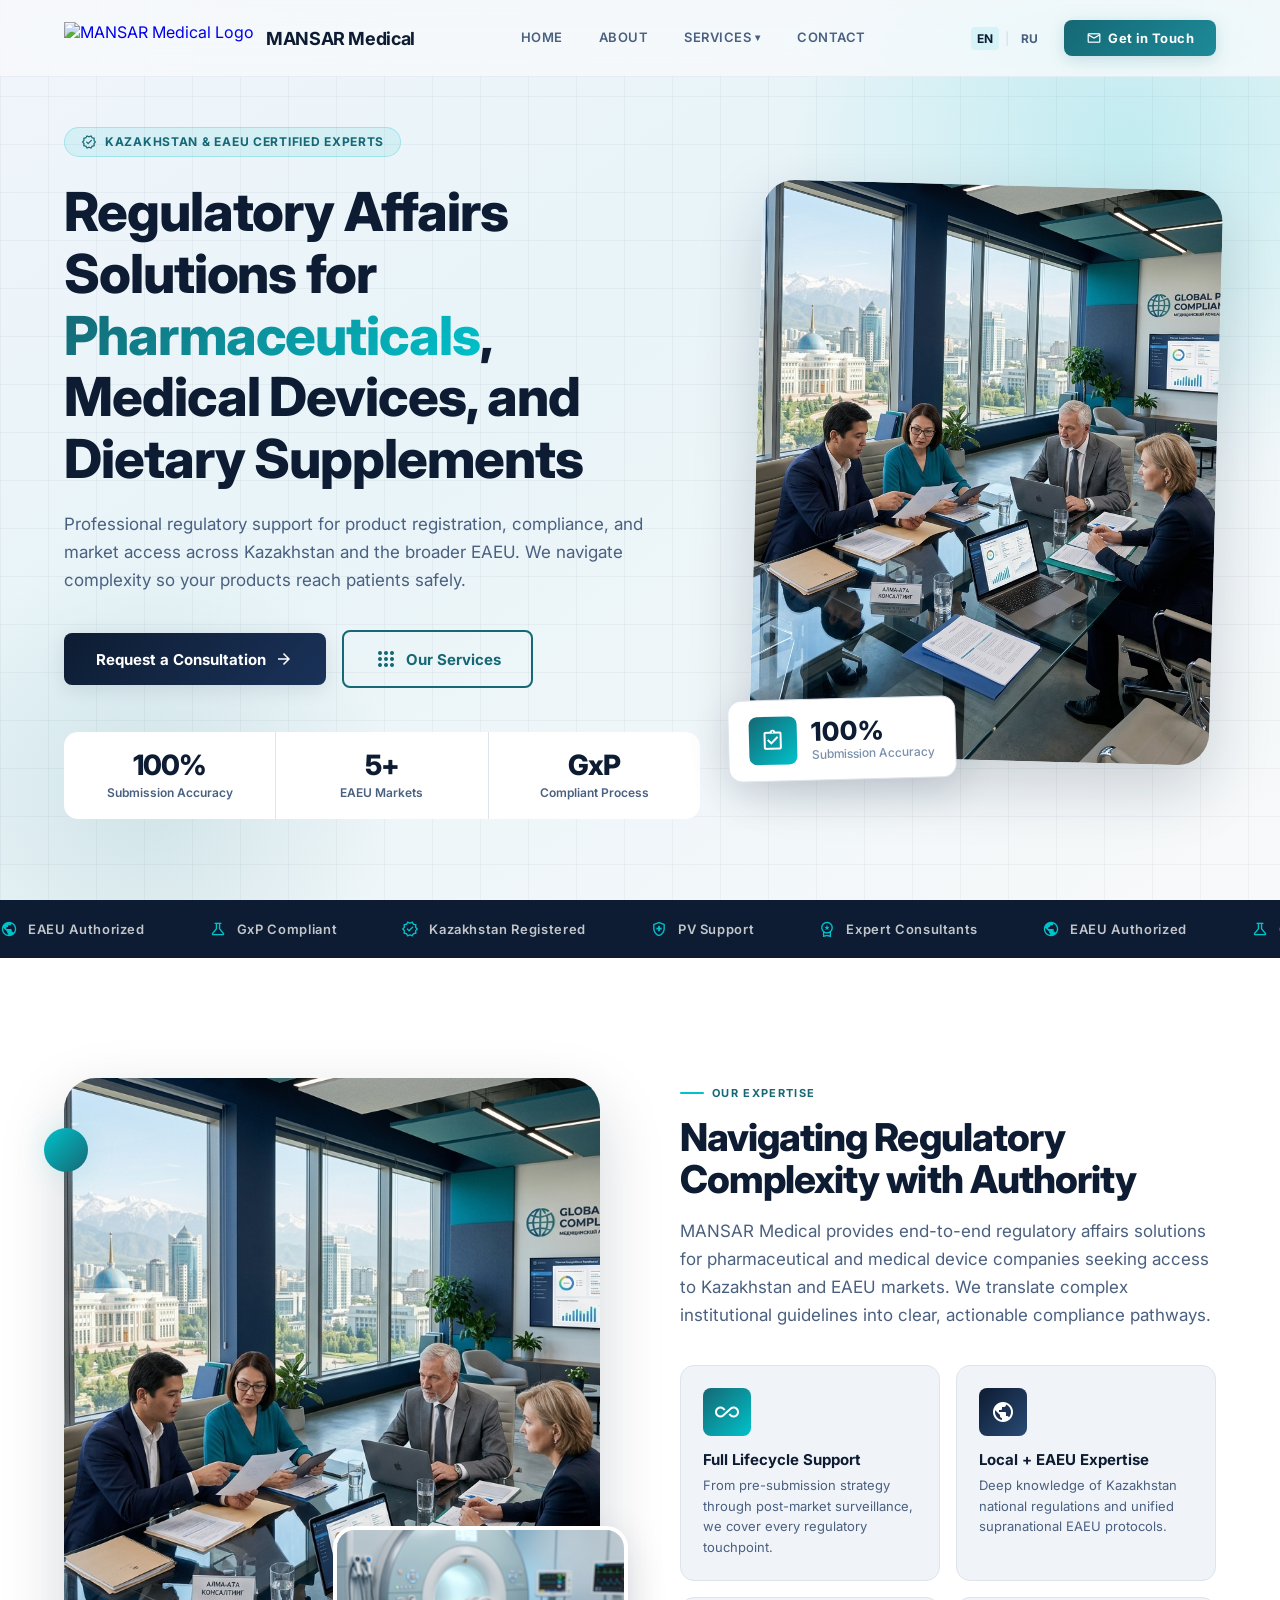
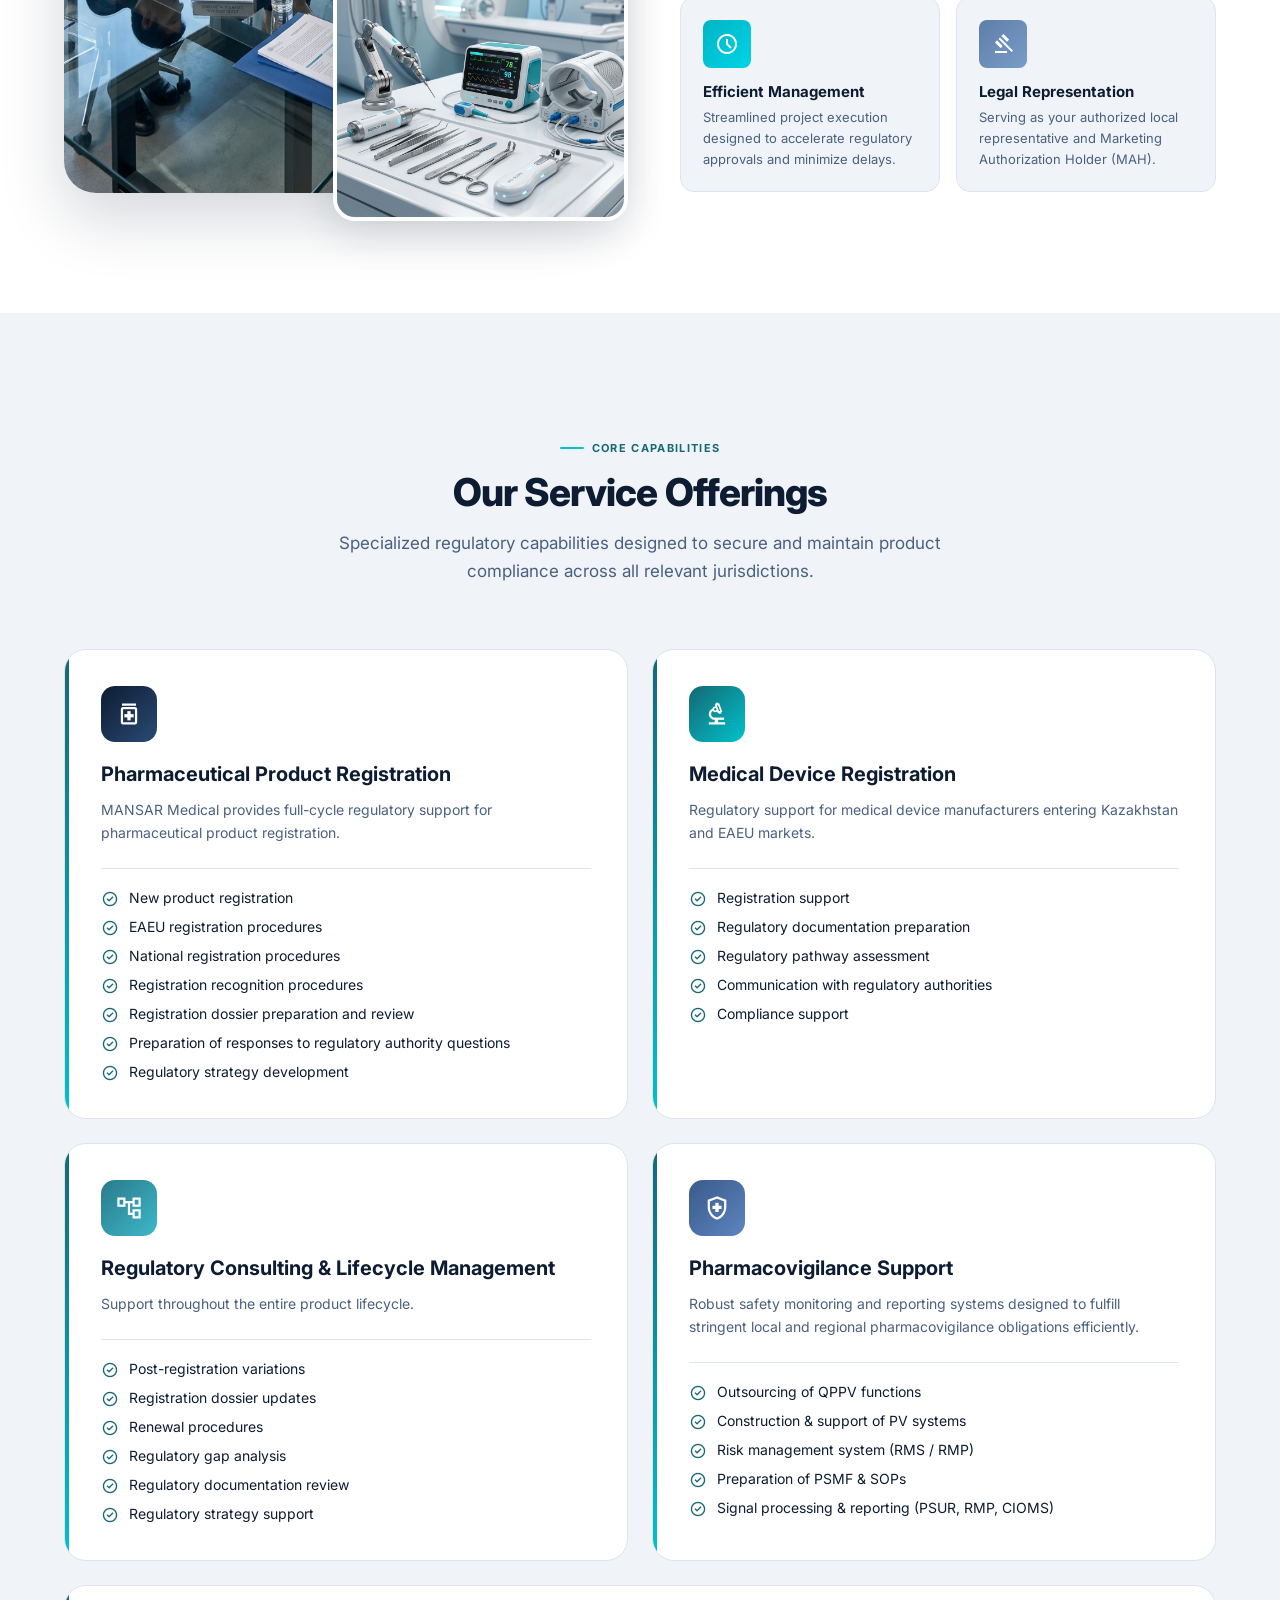
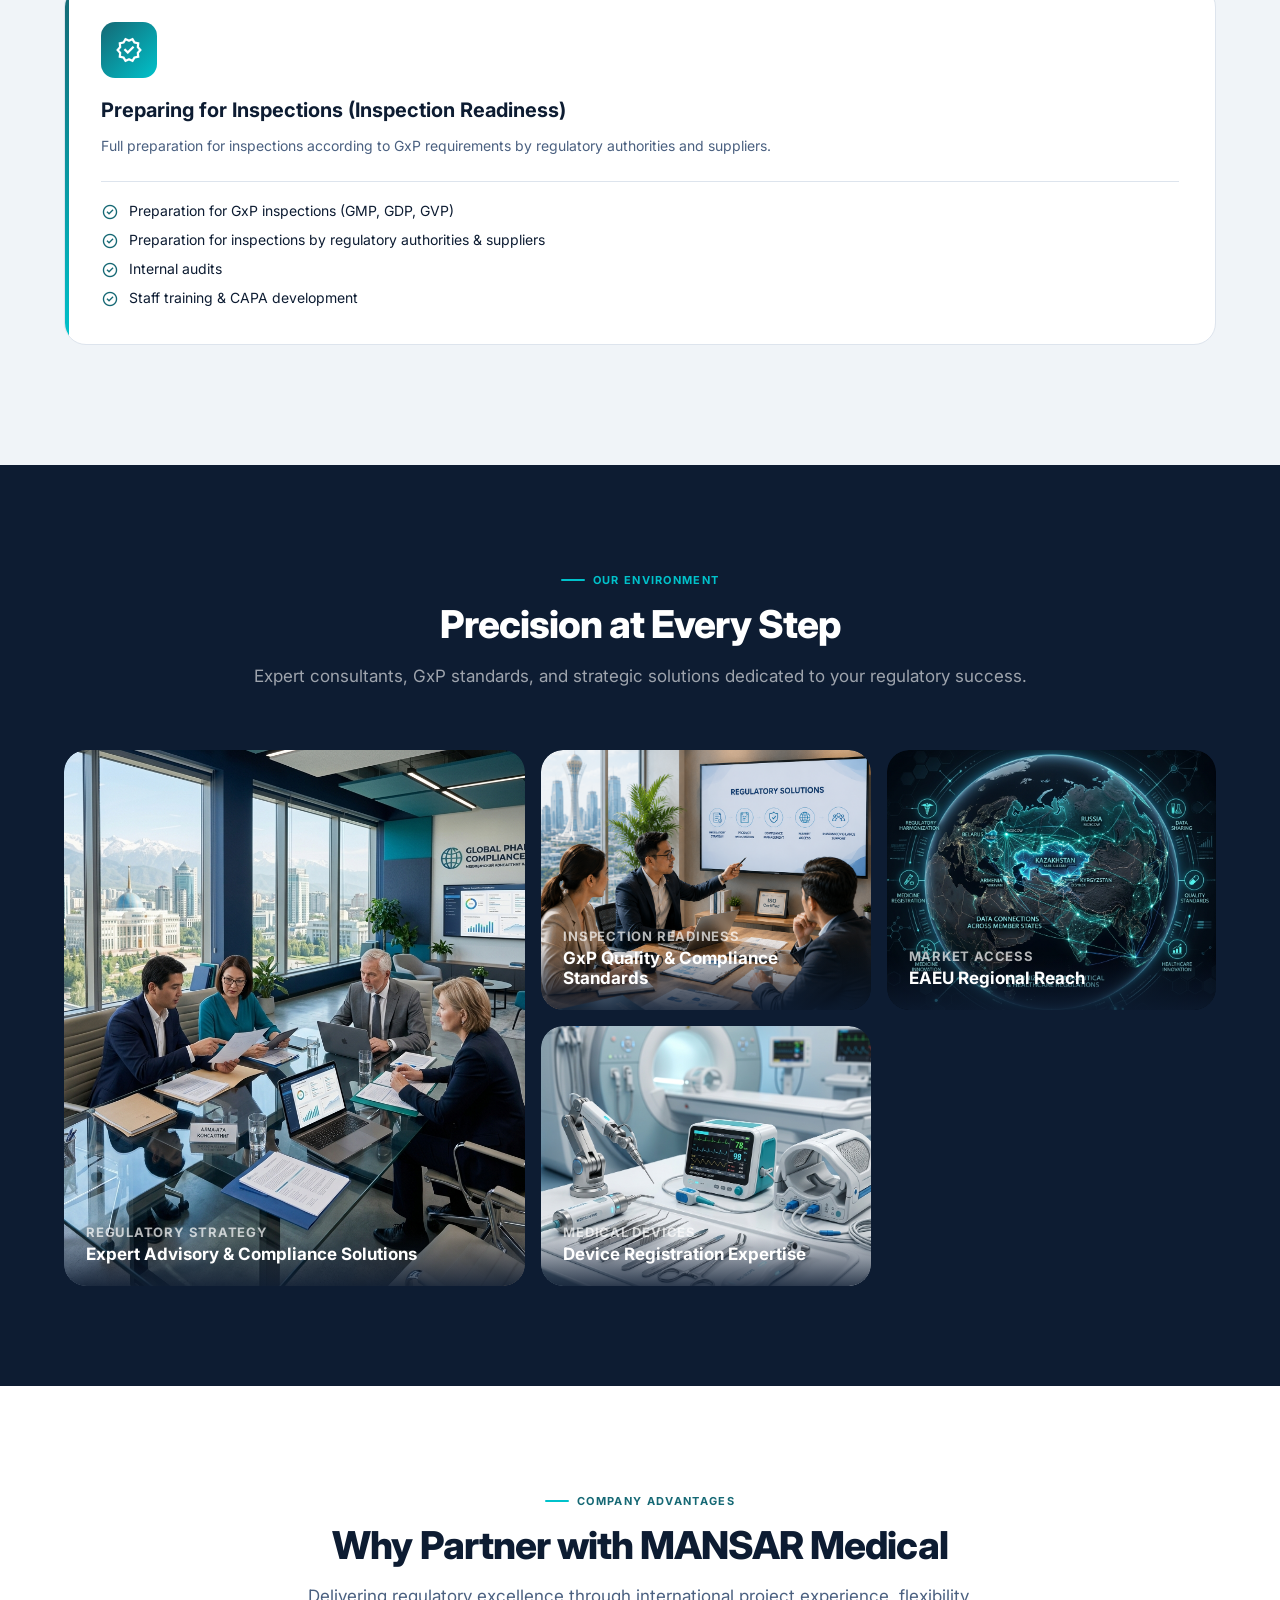
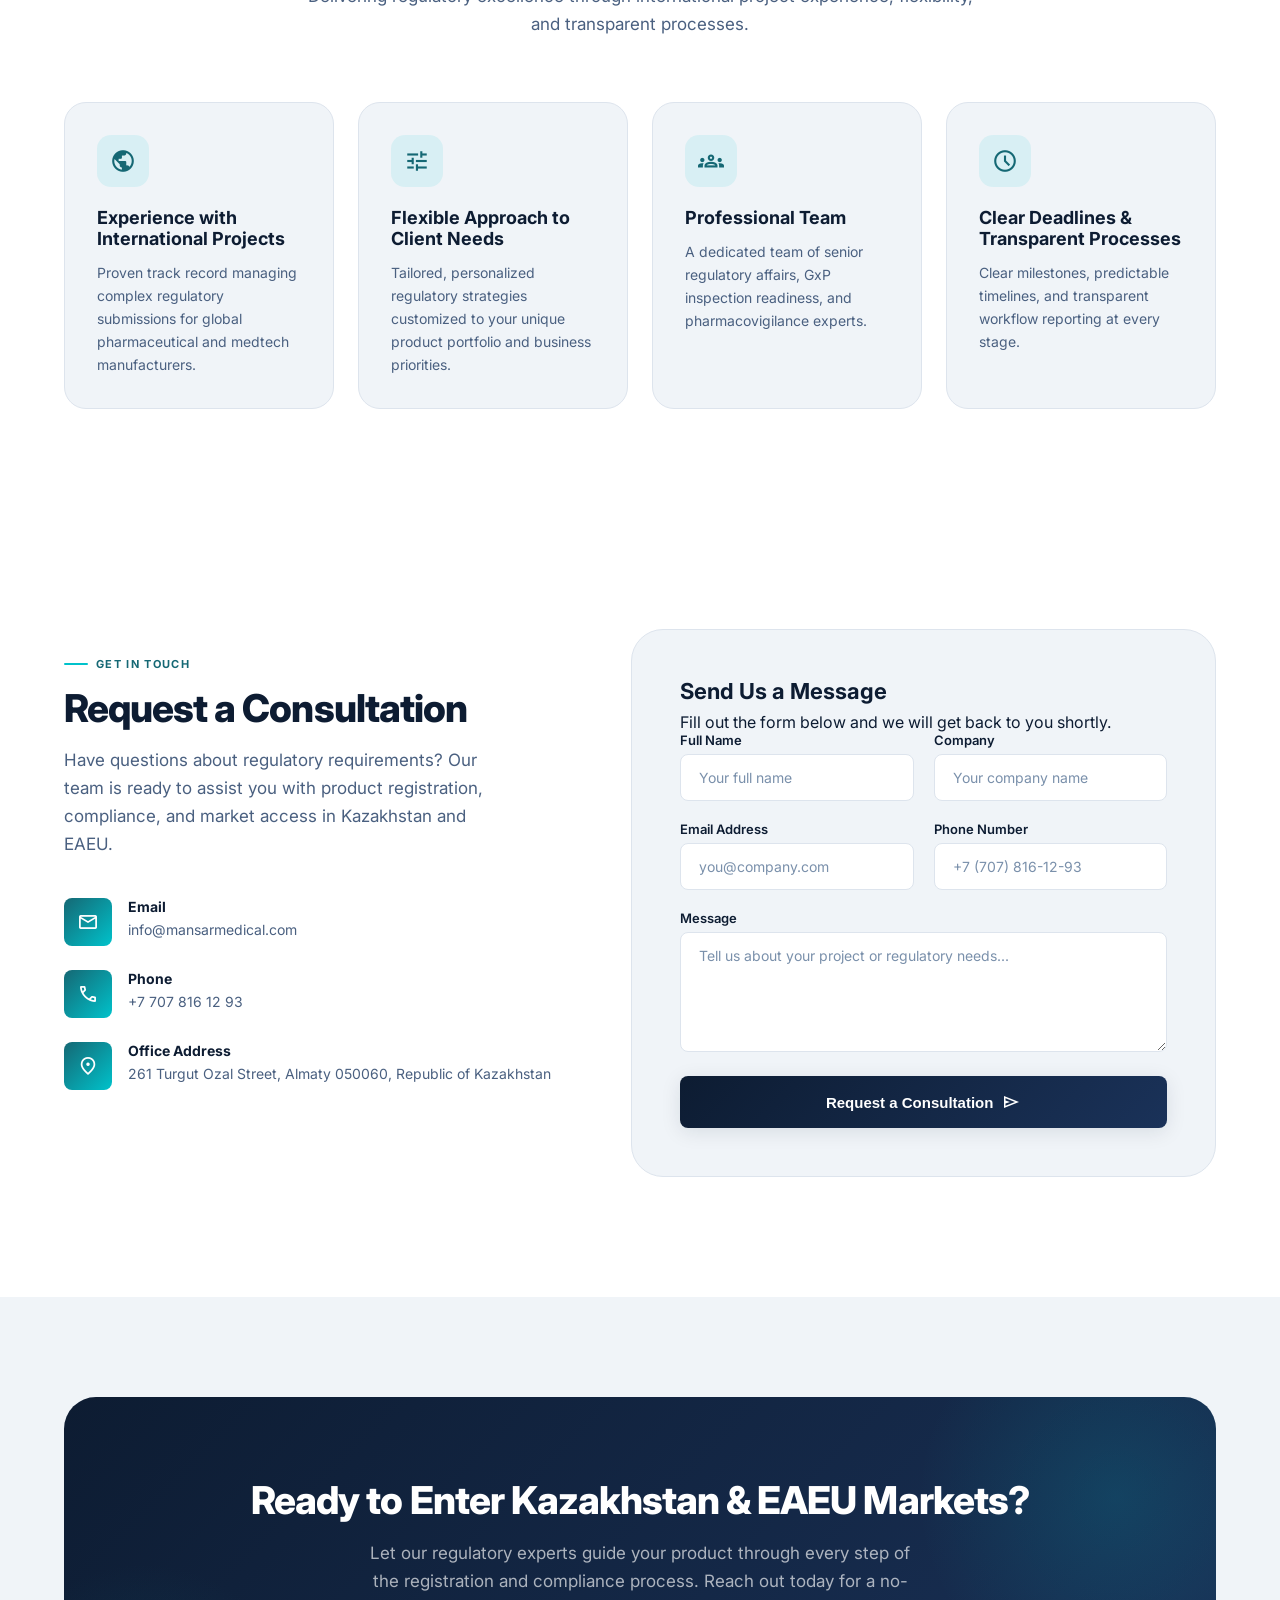
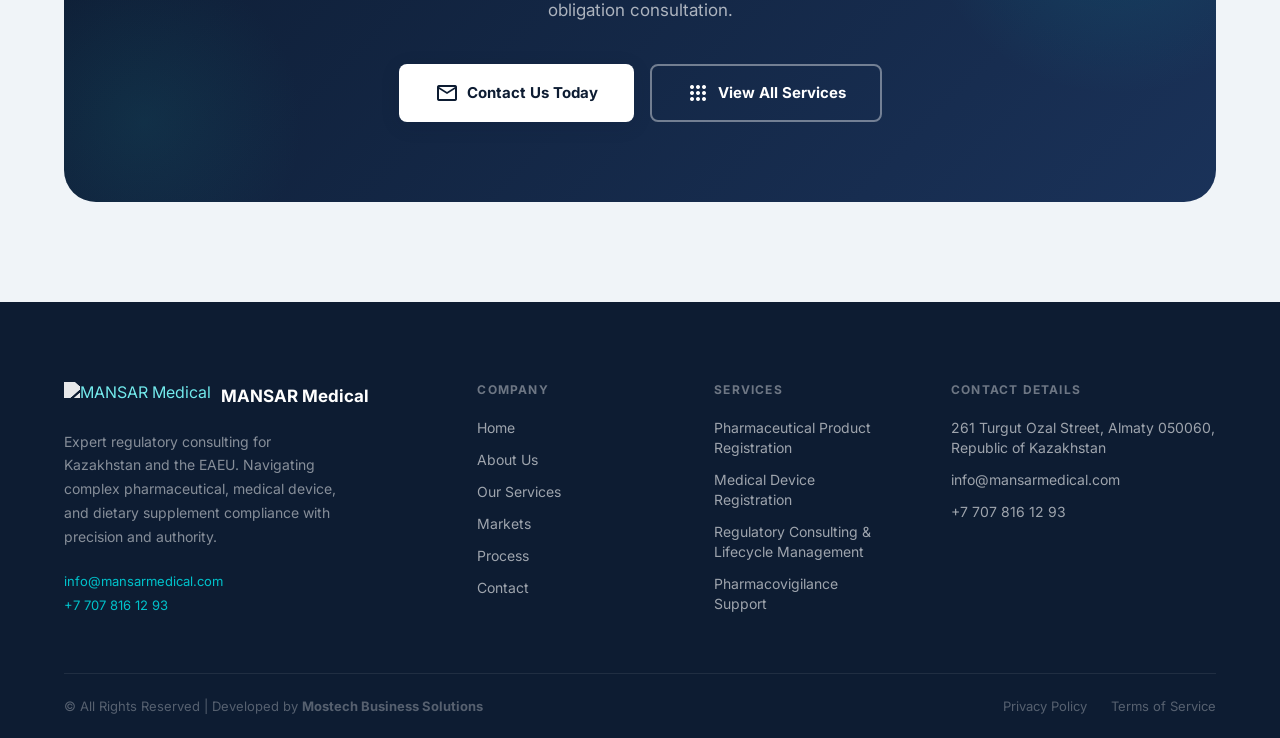
==== commit 30accb73: "add internationalization support and update site footer credits across all pages" ====
--- a/index.html
+++ b/index.html
@@ -670,7 +670,7 @@
         </div>
       </div>
       <div class="footer-bottom">
-        <span data-i18n="footer.copyright">© 2024 Mansar Medical LLP. All rights reserved.</span>
+        <span data-i18n-html="footer.copyright">© All Rights Reserved | Developed by <a href="https://mostech.ae/" target="_blank" rel="noopener noreferrer"><strong>Mostech Business Solutions</strong></a></span>
         <div class="footer-legal">
           <a href="privacy.html" data-i18n="footer.privacy">Privacy Policy</a>
           <a href="terms.html" data-i18n="footer.terms">Terms of Service</a>
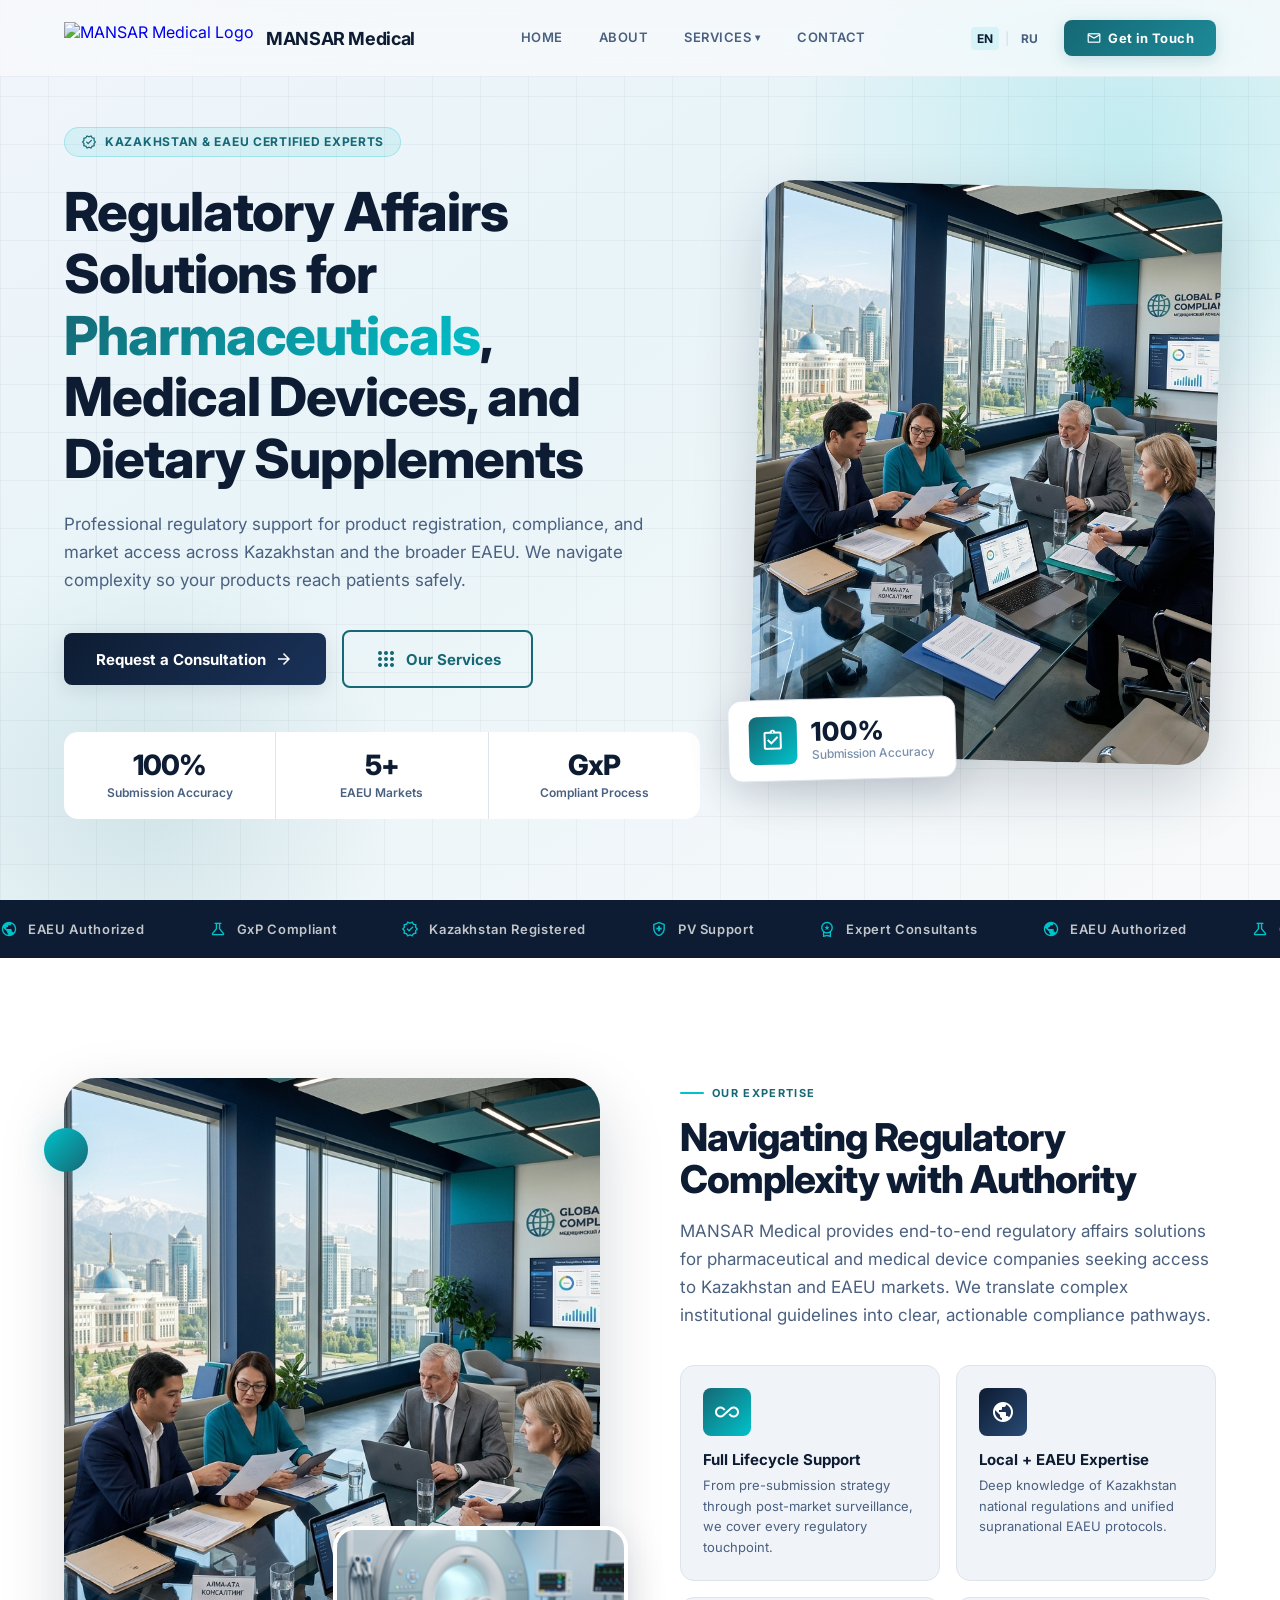
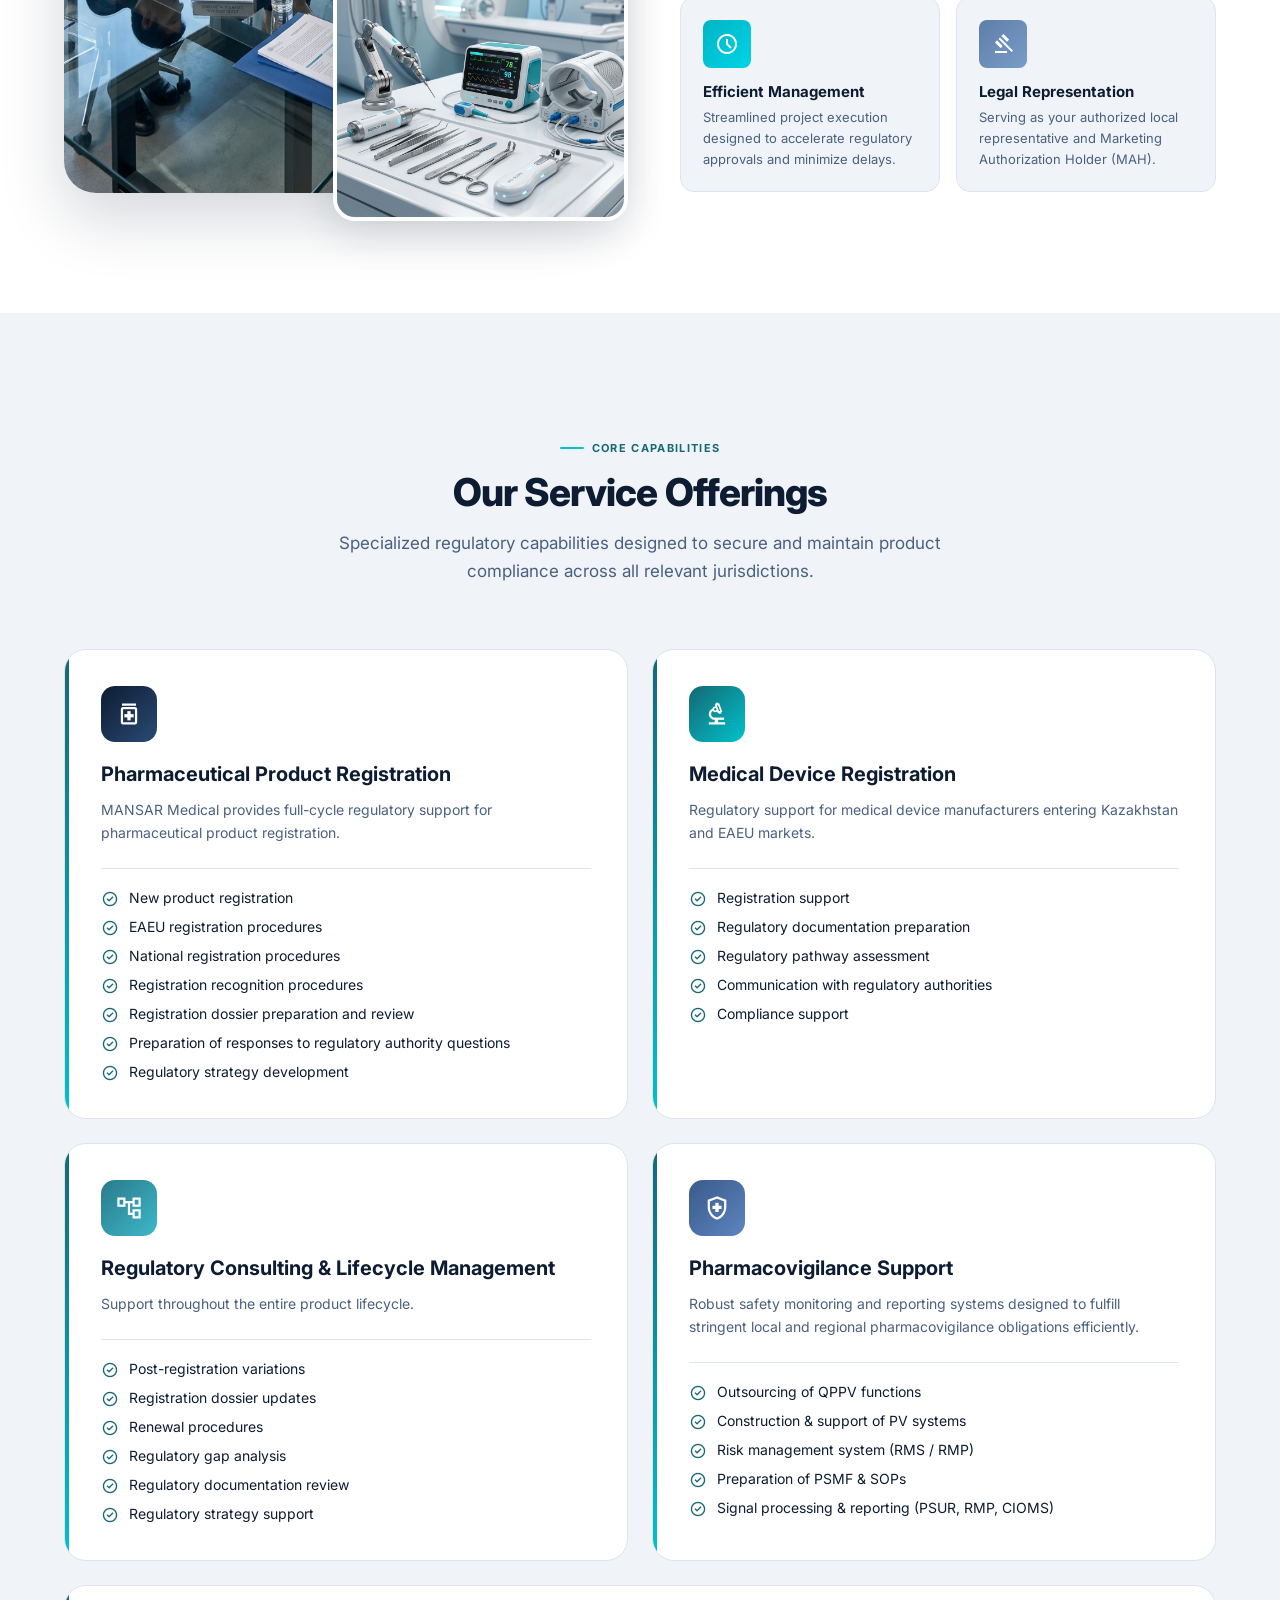
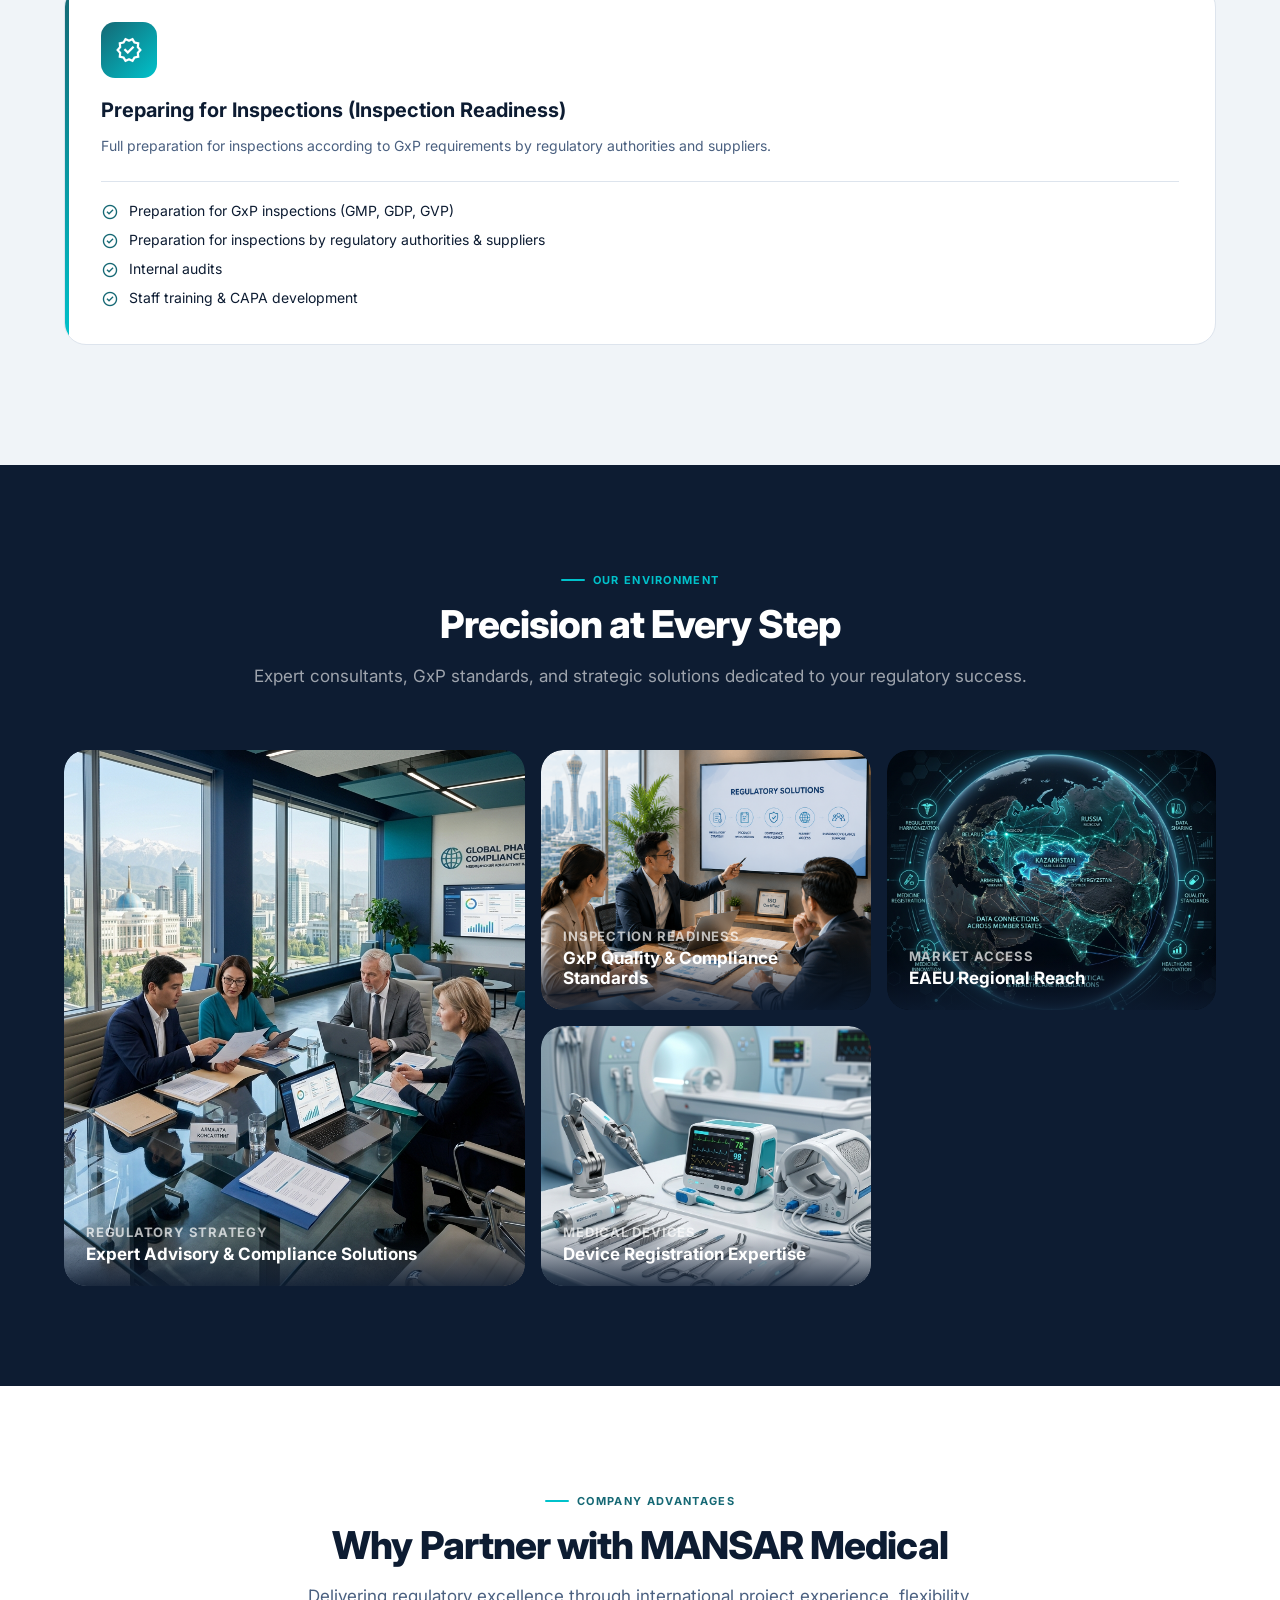
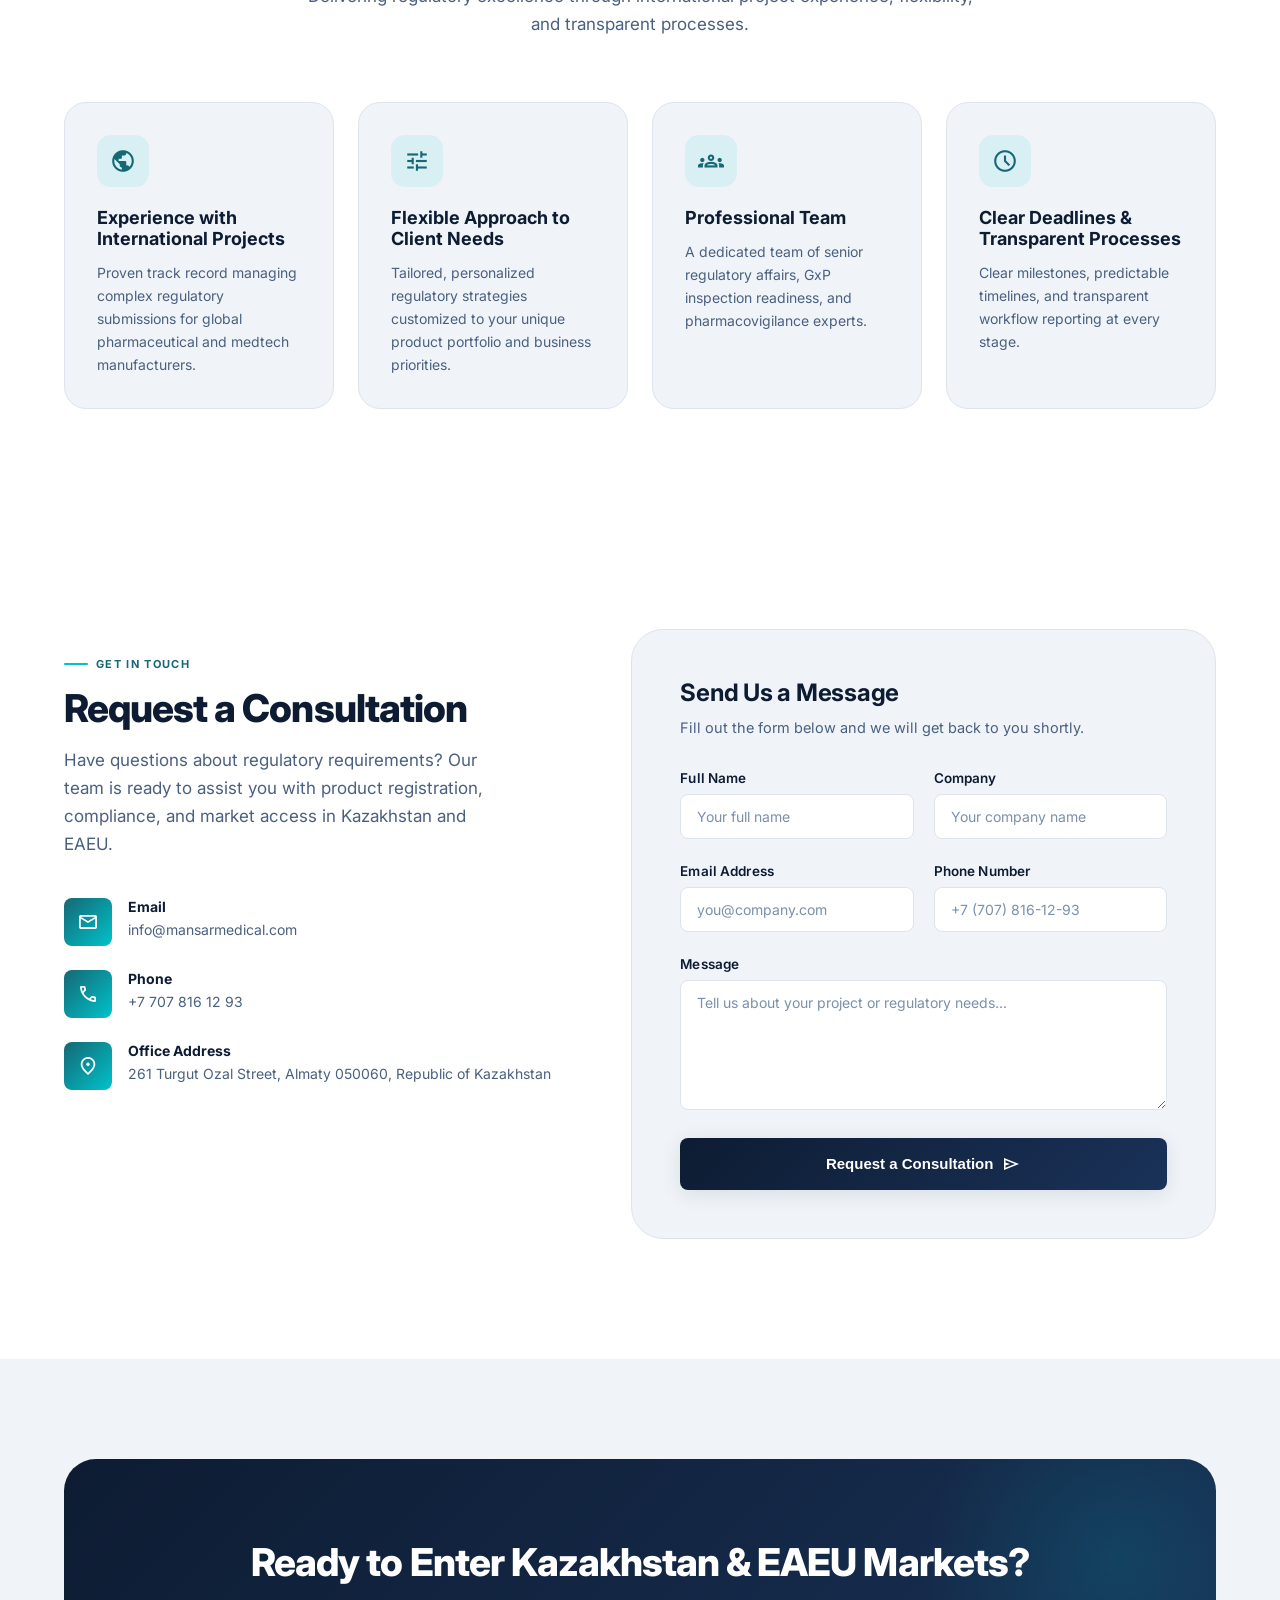
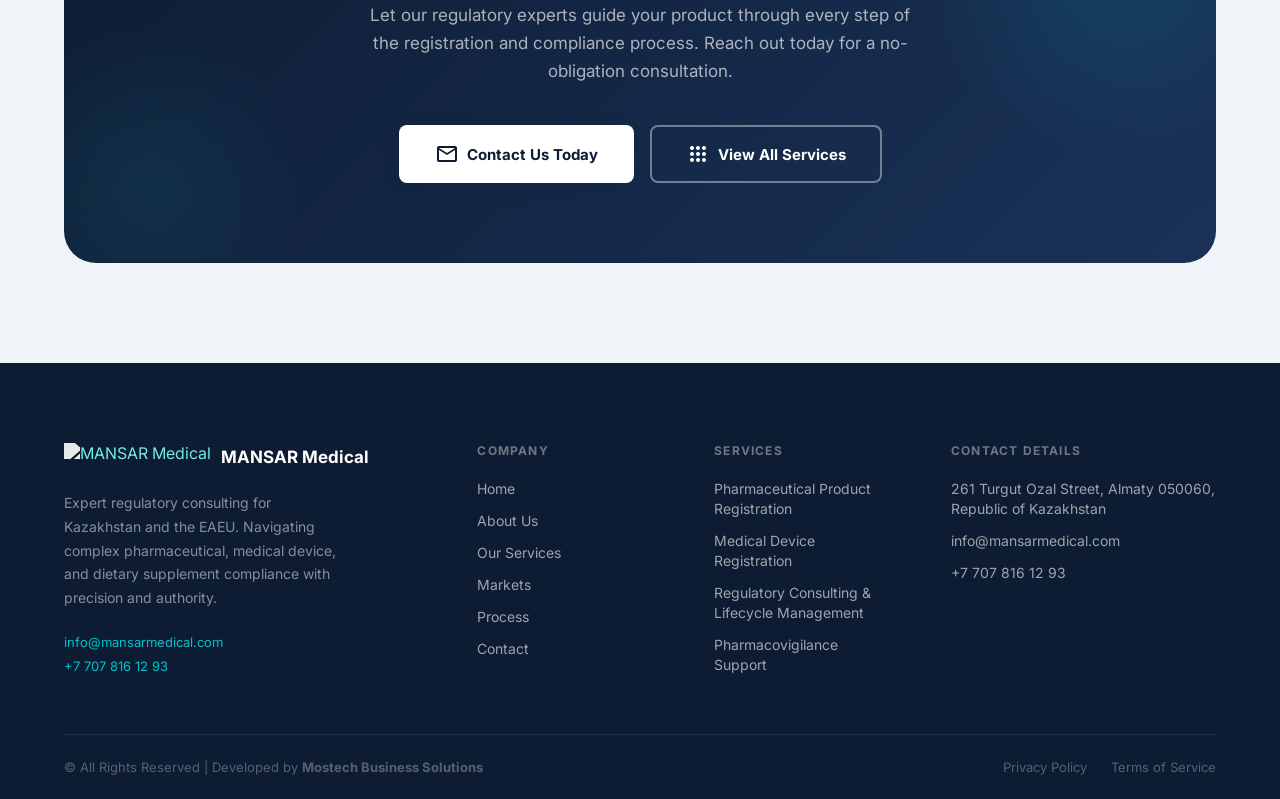
==== commit 6e049e19: "implement responsive header, navigation, and consultation form integration" ====
--- a/index.html
+++ b/index.html
@@ -546,7 +546,8 @@
           </div>
         </div>
         <div class="fade-up fade-up-delay-2">
-          <form id="consultation-form" class="consultation-form" novalidate>
+          <form id="consultation-form" class="consultation-form" action="https://formspree.io/f/mrpzpywz" method="POST" novalidate>
+            <input type="hidden" name="_subject" value="New Consultation Request - MANSAR Medical">
             <div class="form-content">
               <h3 data-i18n="contact.formTitle">Send Us a Message</h3>
               <p data-i18n="contact.formSubtitle">Fill out the form below and we will get back to you shortly.</p>
--- a/assets/css/components.css
+++ b/assets/css/components.css
@@ -851,29 +851,31 @@
 }
 
 .consultation-form h3 {
-    font-size: 22px;
-    font-weight: 700;
-    color: var(--c-primary);
-    margin-bottom: 8px;
-}
-
-.consultation-form > p {
-    font-size: 14px;
-    color: var(--c-text-muted);
-    margin-bottom: 32px;
-    line-height: 1.6;
+    font-size: 24px;
+    font-weight: 700;
+    color: var(--c-primary);
+    margin-bottom: 10px;
+    letter-spacing: -0.01em;
+}
+
+.consultation-form > p,
+.consultation-form .form-content > p {
+    font-size: 14.5px;
+    color: var(--c-text-muted);
+    margin-bottom: 30px;
+    line-height: 1.55;
 }
 
 .form-grid {
     display: grid;
     grid-template-columns: 1fr 1fr;
-    gap: 20px;
+    gap: 24px 20px;
 }
 
 .form-group {
     display: flex;
     flex-direction: column;
-    gap: 6px;
+    gap: 8px;
 }
 
 .form-group.full-width {
@@ -881,14 +883,15 @@
 }
 
 .form-group label {
-    font-size: 13px;
+    font-size: 13.5px;
     font-weight: 600;
-    color: var(--c-text);
+    color: var(--c-primary);
+    letter-spacing: 0.01em;
 }
 
 .form-group input,
 .form-group textarea {
-    padding: 14px 18px;
+    padding: 13px 16px;
     border: 1px solid var(--c-border);
     border-radius: var(--radius-sm);
     font-size: 14px;
@@ -921,6 +924,7 @@
     font-size: 12px;
     color: #e74c3c;
     display: none;
+    margin-top: 2px;
 }
 
 .form-group .error-message.visible {
@@ -929,11 +933,11 @@
 
 .form-group textarea {
     resize: vertical;
-    min-height: 120px;
+    min-height: 130px;
 }
 
 .form-submit {
-    margin-top: 24px;
+    margin-top: 28px;
 }
 
 .form-submit .btn-primary {
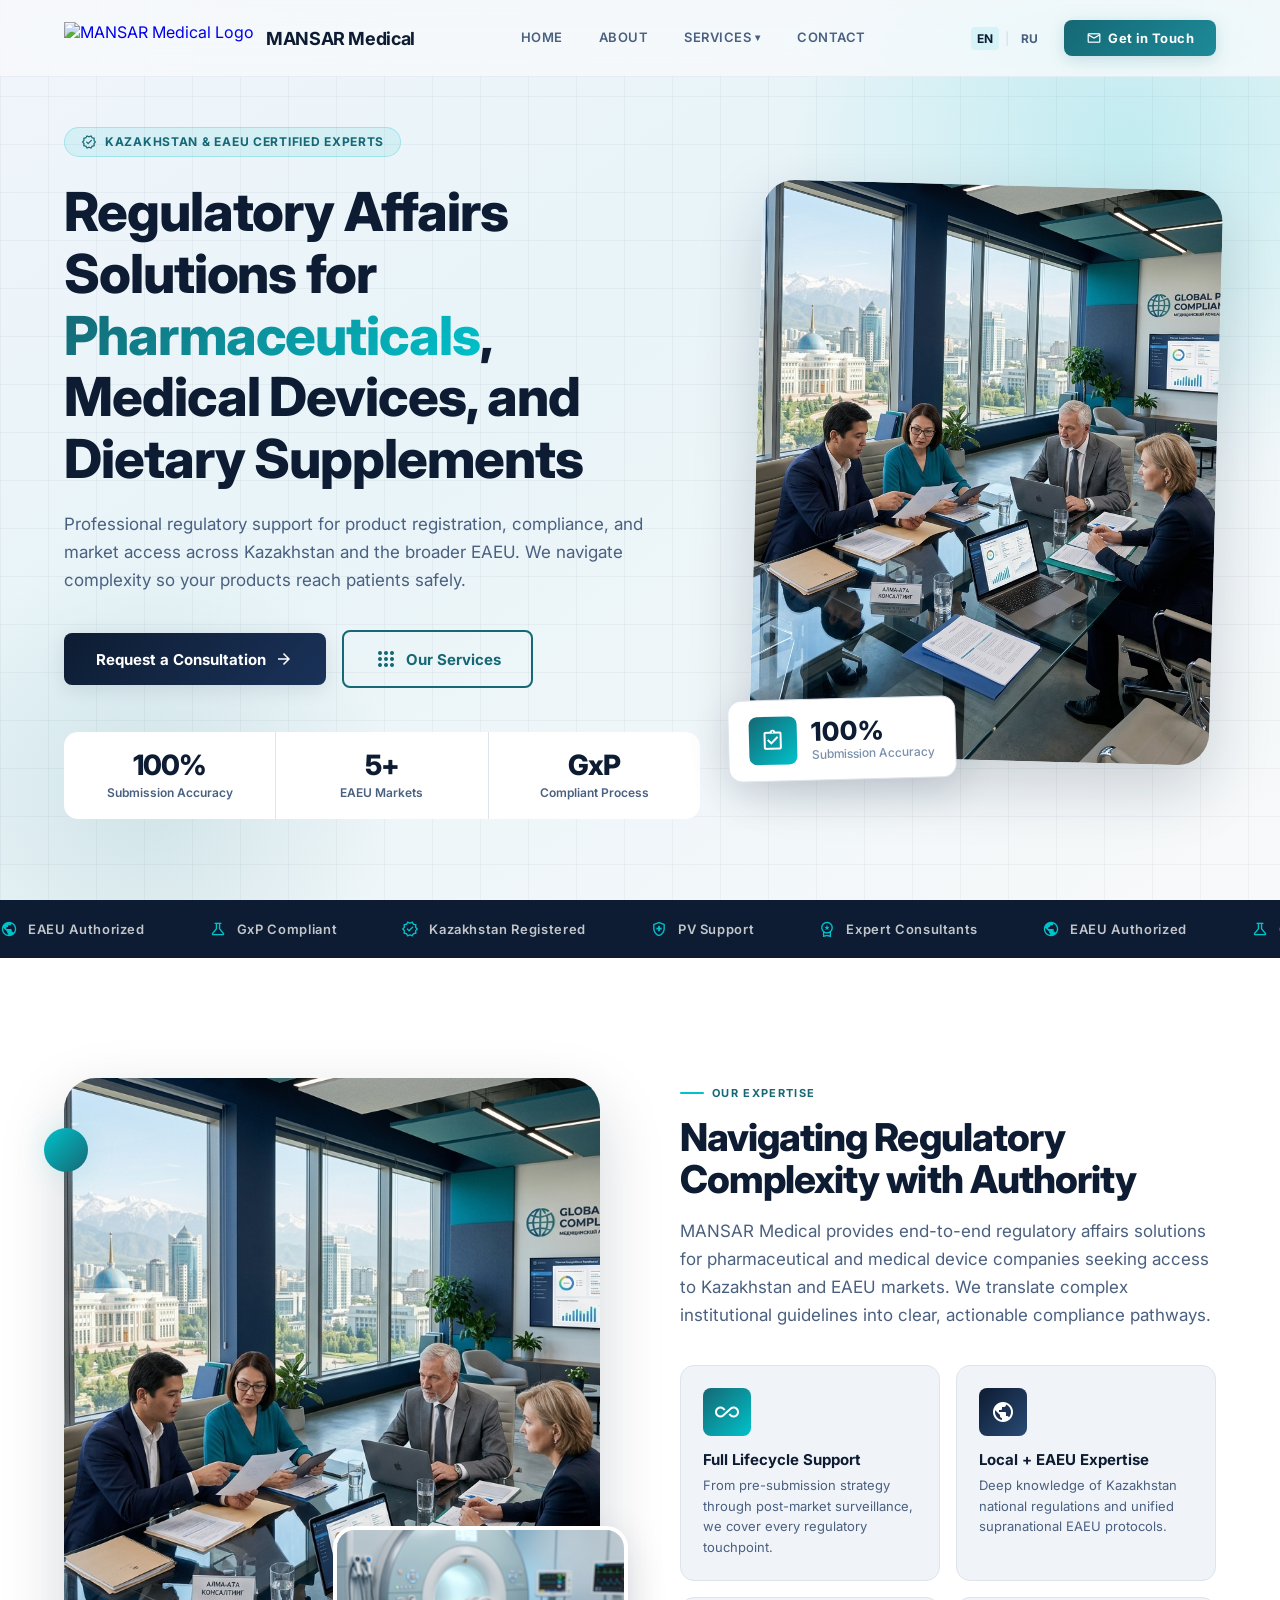
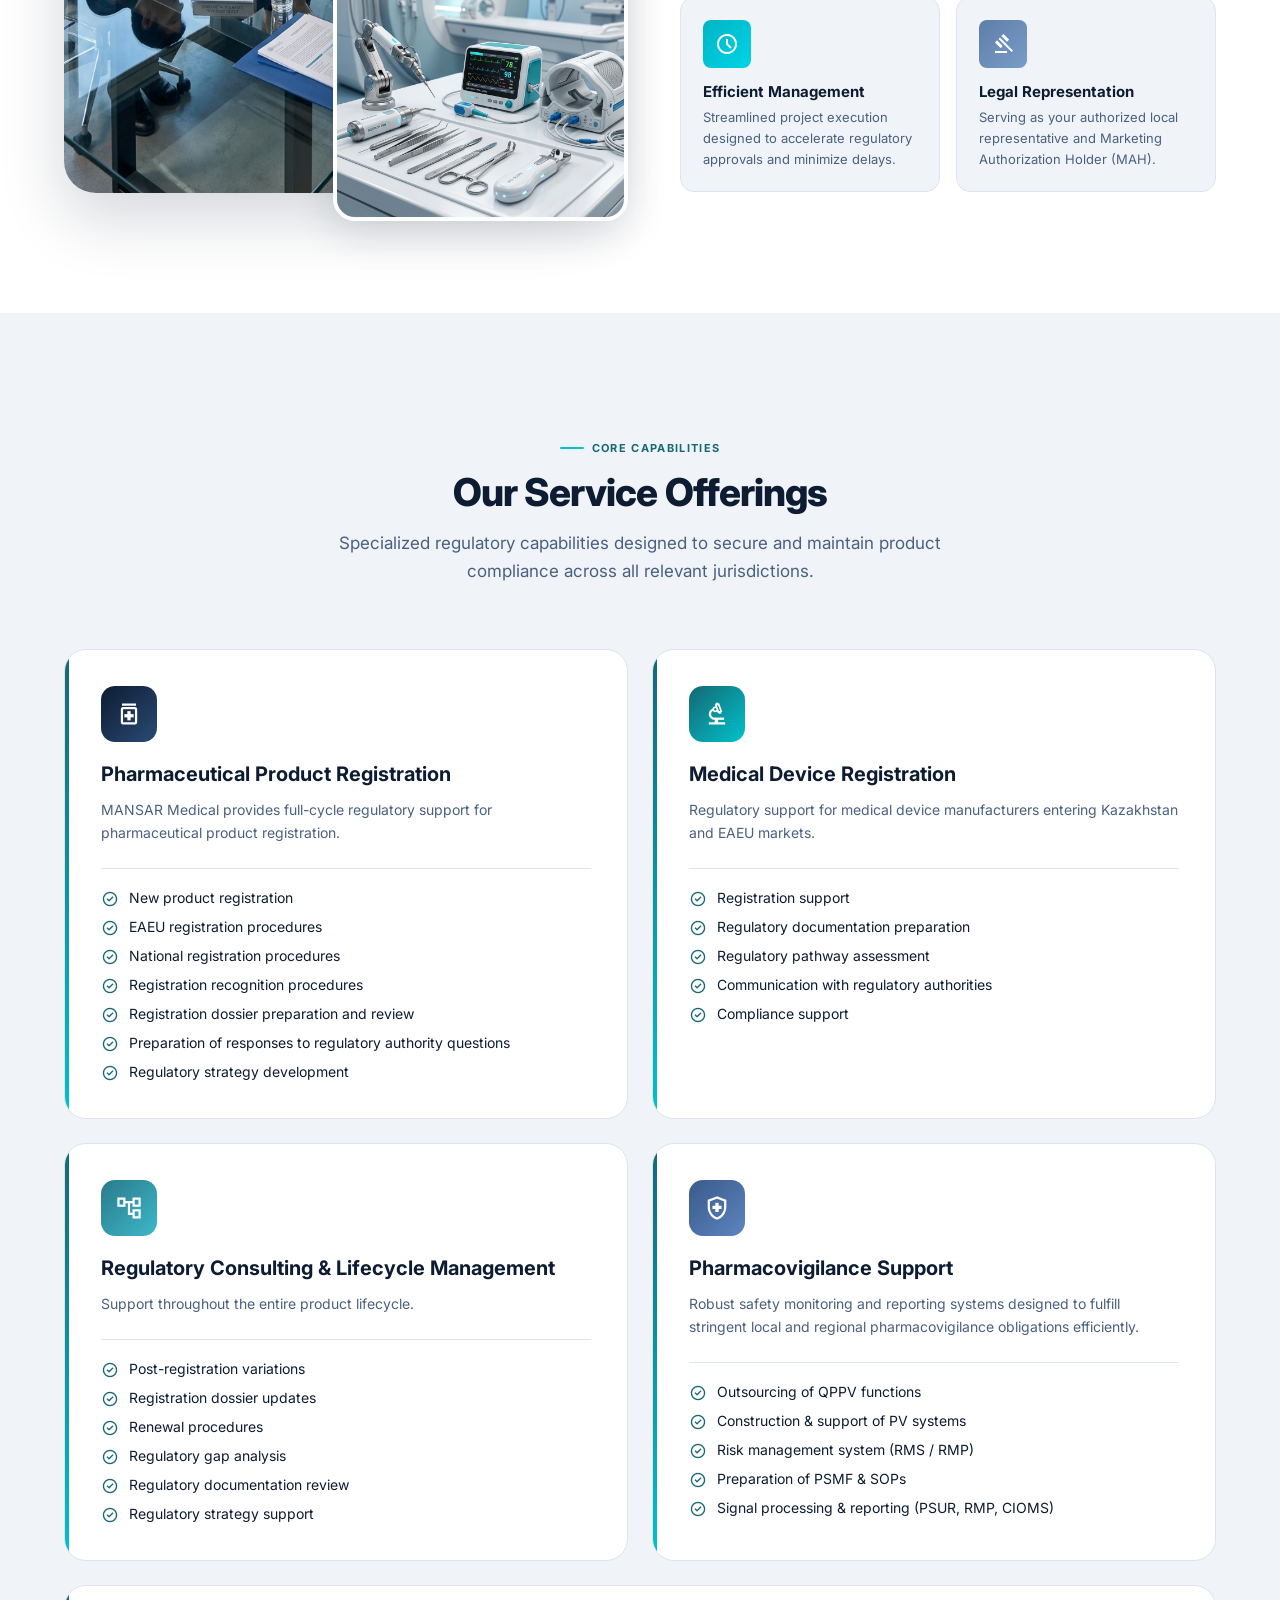
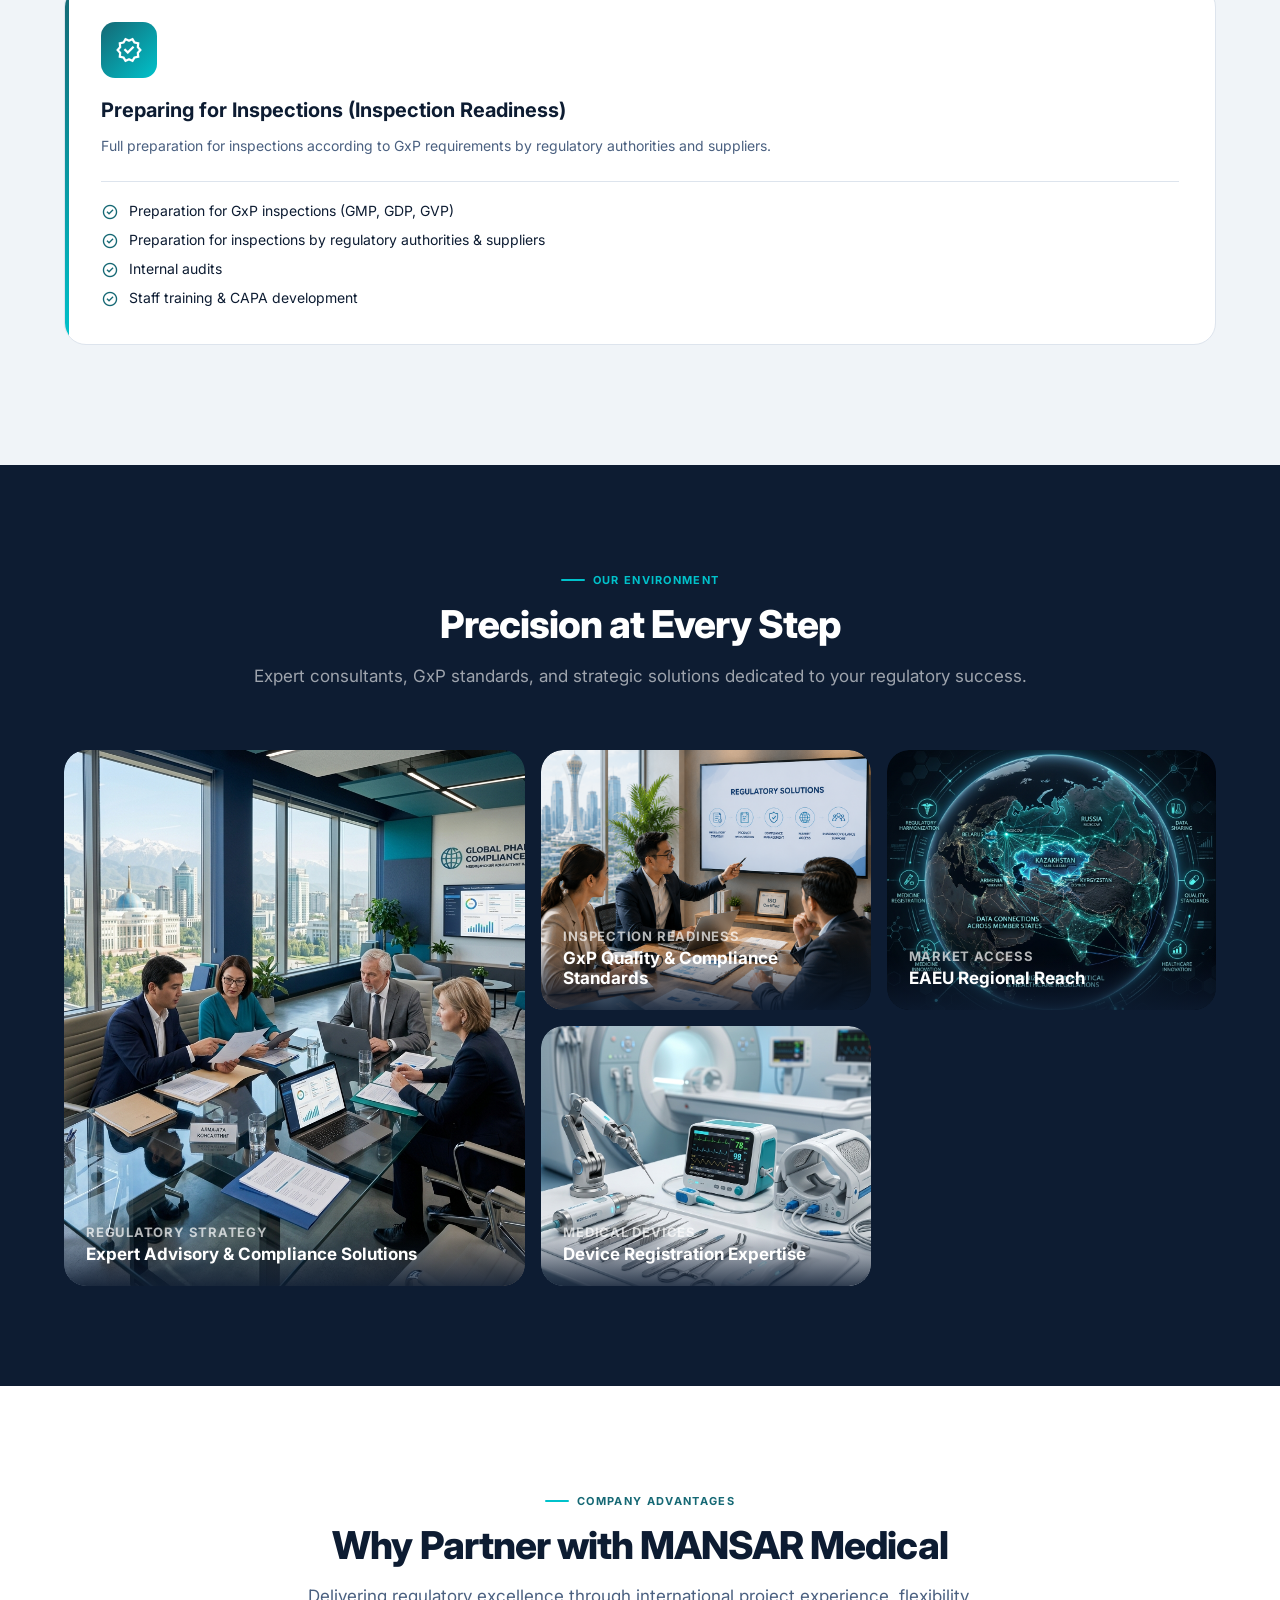
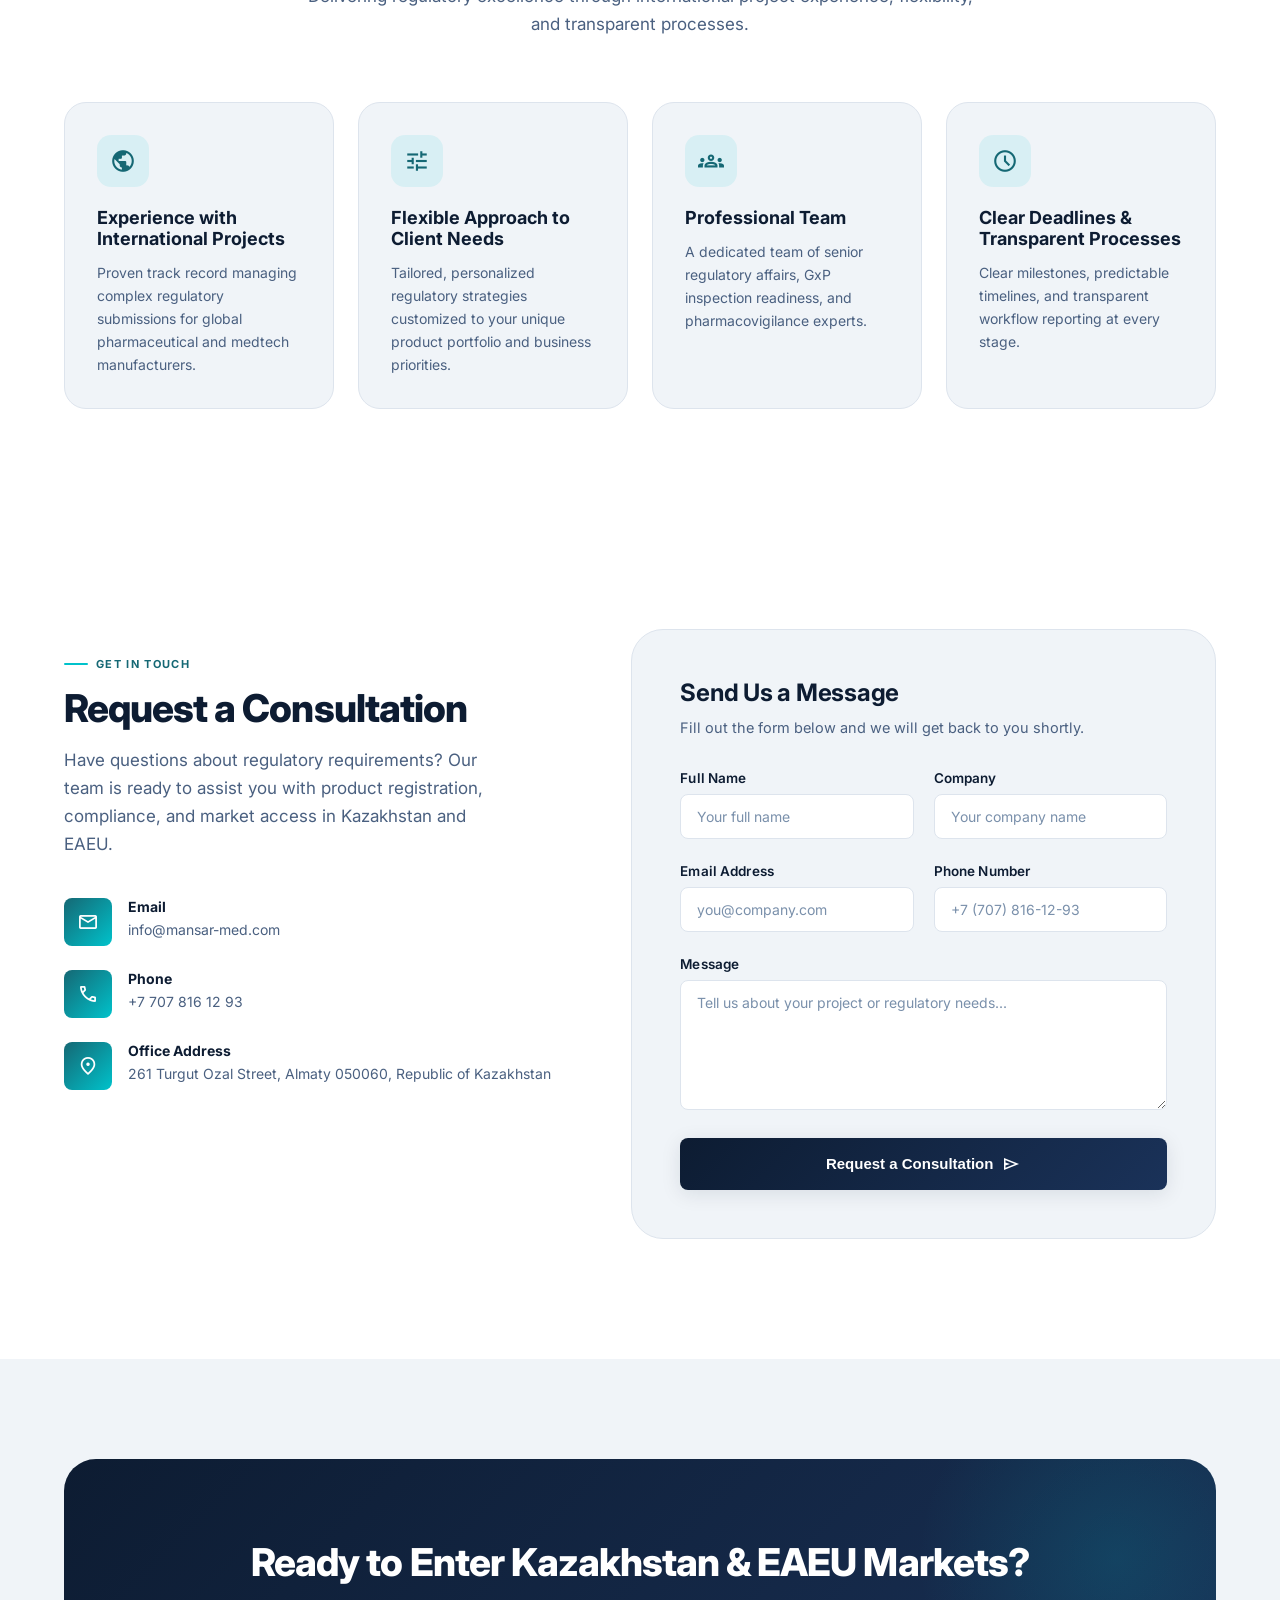
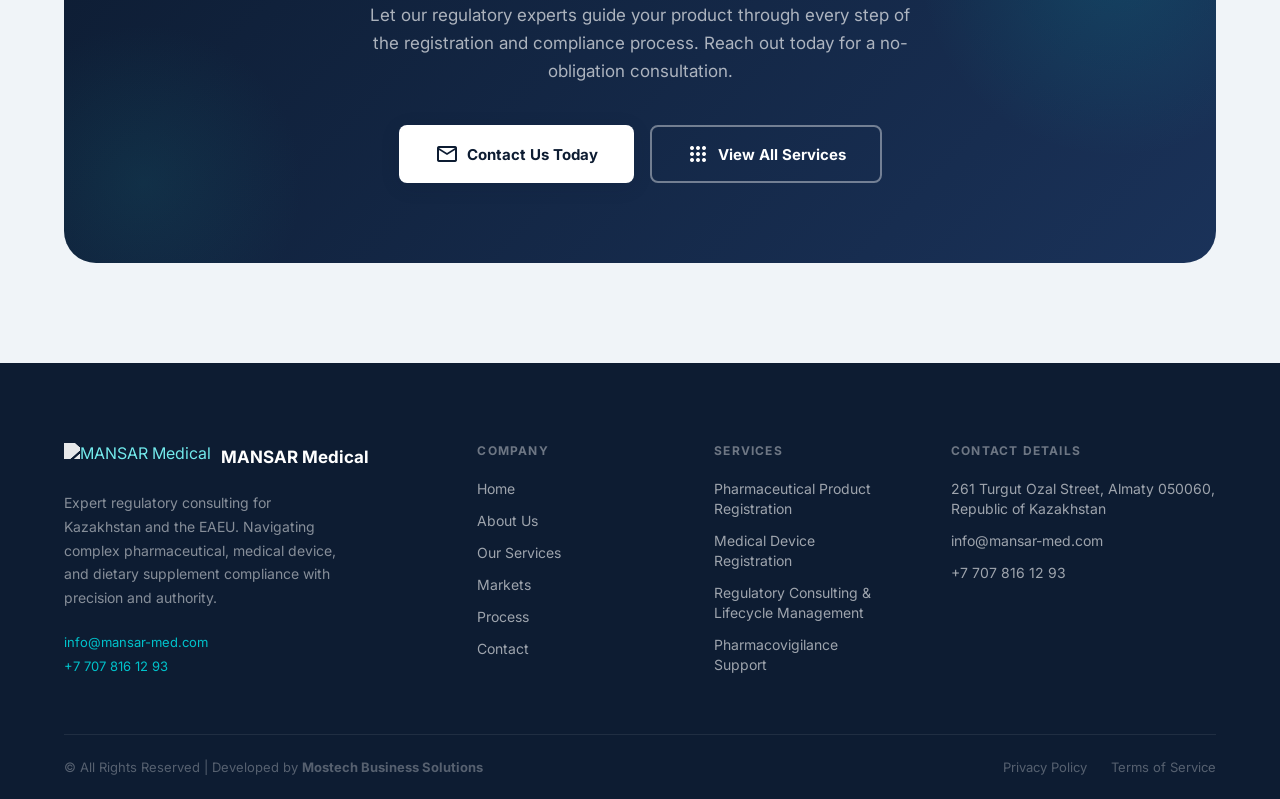
==== commit 130c2ab4: "update contact email, migrate to new Formspree endpoint, and implement client-side form validation l" ====
--- a/index.html
+++ b/index.html
@@ -526,7 +526,7 @@
               <div class="contact-detail-icon"><span class="material-symbols-outlined">mail</span></div>
               <div>
                 <h4 data-i18n="contact.detailEmailLabel">Email</h4>
-                <a href="mailto:info@mansarmedical.com">info@mansarmedical.com</a>
+                <a href="mailto:info@mansar-med.com">info@mansar-med.com</a>
               </div>
             </div>
             <div class="contact-detail">
@@ -546,7 +546,7 @@
           </div>
         </div>
         <div class="fade-up fade-up-delay-2">
-          <form id="consultation-form" class="consultation-form" action="https://formspree.io/f/mrpzpywz" method="POST" novalidate>
+          <form id="consultation-form" class="consultation-form" action="https://formspree.io/f/xrpzqqad" method="POST" novalidate>
             <input type="hidden" name="_subject" value="New Consultation Request - MANSAR Medical">
             <div class="form-content">
               <h3 data-i18n="contact.formTitle">Send Us a Message</h3>
@@ -637,7 +637,7 @@
           <p class="footer-desc" data-i18n="footer.description">Expert regulatory consulting for Kazakhstan and the
             EAEU. Navigating complex pharmaceutical and medical device compliance with precision and authority.</p>
           <div class="footer-contact">
-            <a href="mailto:info@mansarmedical.com">info@mansarmedical.com</a>
+            <a href="mailto:info@mansar-med.com">info@mansar-med.com</a>
             <a href="tel:+77078161293">+7 707 816 12 93</a>
           </div>
         </div>
@@ -665,7 +665,7 @@
           <h5 data-i18n="footer.colContact">Contact Details</h5>
           <ul>
             <li><a href="contact.html" data-i18n="contact.detailLocationValue">261 Turgut Ozal Street, Almaty 050060, Republic of Kazakhstan</a></li>
-            <li><a href="mailto:info@mansarmedical.com">info@mansarmedical.com</a></li>
+            <li><a href="mailto:info@mansar-med.com">info@mansar-med.com</a></li>
             <li><a href="tel:+77078161293">+7 707 816 12 93</a></li>
           </ul>
         </div>
